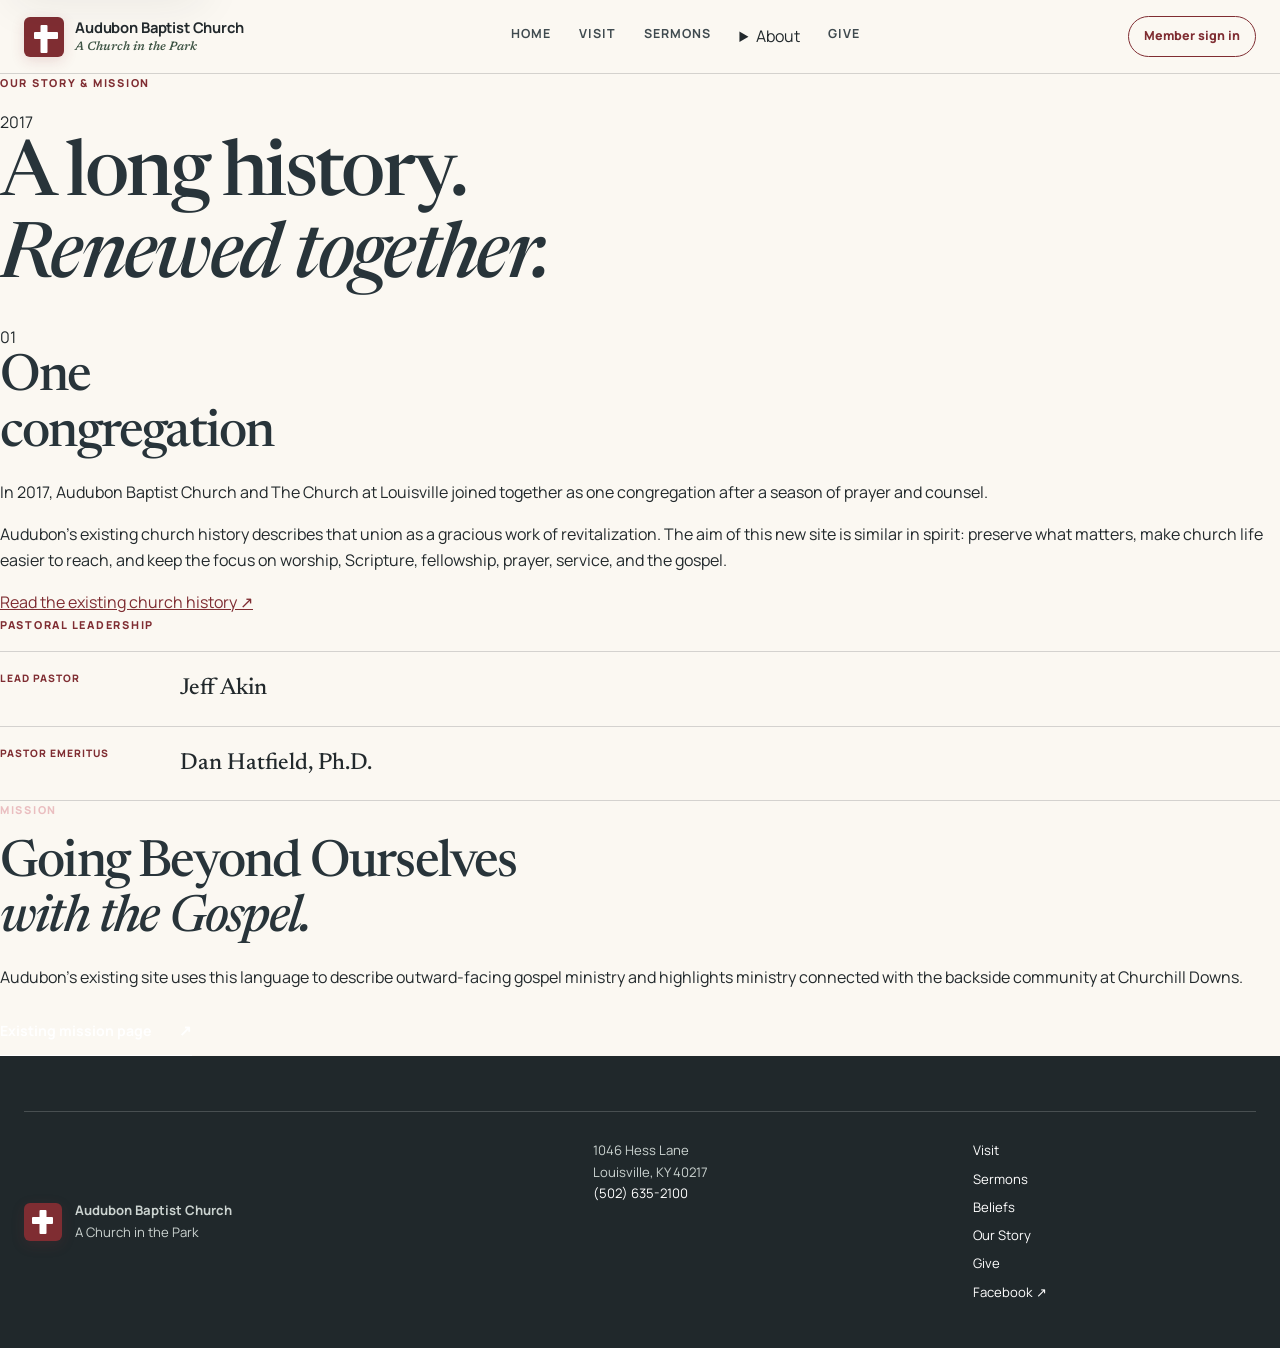
==== about.html @ 0d8ae66d "Add focused story and mission page" ====
<!doctype html><html lang="en"><head><meta charset="utf-8"><meta name="viewport" content="width=device-width, initial-scale=1"><meta name="description" content="The story, pastors, and mission of Audubon Baptist Church."><meta name="theme-color" content="#7f2d32"><title>Our Story & Mission | Audubon Baptist Church</title><link rel="stylesheet" href="styles.css"></head><body class="public-page public-subpage" data-page="about"><a class="skip-link" href="#mainContent">Skip to main content</a><header class="site-header editorial-header multi-page-header">
    <a class="brand" href="index.html" aria-label="Audubon Baptist Church home">
      <span class="brand-mark" aria-hidden="true">A</span>
      <span class="brand-copy"><strong>Audubon Baptist Church</strong><small>A Church in the Park</small></span>
    </a>
    <button class="menu-button" id="menuButton" type="button" aria-expanded="false" aria-controls="mainNav">Menu</button>
    <nav class="main-nav public-main-nav" id="mainNav" aria-label="Main navigation">
      <a href="index.html" data-nav-page="home">Home</a>
      <a href="visit.html" data-nav-page="visit">Visit</a>
      <a href="sermons.html" data-nav-page="sermons">Sermons</a>
      <details class="nav-dropdown">
        <summary>About</summary>
        <div class="nav-dropdown-menu">
          <a href="beliefs.html" data-nav-page="beliefs"><span>Beliefs</span><small>What we believe</small></a>
          <a href="about.html" data-nav-page="about"><span>Our Story & Mission</span><small>Who we are</small></a>
        </div>
      </details>
      <a href="give.html" data-nav-page="give">Give</a>
    </nav>
    <button class="member-button" id="memberSignInButton" type="button">Member sign in</button>
  </header><main id="mainContent">
<section class="page-hero story-page-hero"><p class="editorial-kicker">Our story & mission</p><div class="page-year">2017</div><h1>A long history.<br><em>Renewed together.</em></h1></section>
<section class="focused-section story-focus">
  <div class="focus-intro"><span class="section-index">01</span><h2>One<br>congregation</h2></div>
  <div class="prose-stack"><p class="lead-prose">In 2017, Audubon Baptist Church and The Church at Louisville joined together as one congregation after a season of prayer and counsel.</p><p>Audubon’s existing church history describes that union as a gracious work of revitalization. The aim of this new site is similar in spirit: preserve what matters, make church life easier to reach, and keep the focus on worship, Scripture, fellowship, prayer, service, and the gospel.</p><a class="text-link-dark" href="https://www.achurchinthepark.org/our-church/" target="_blank" rel="noopener">Read the existing church history ↗</a></div>
</section>
<section class="pastors-page-section"><p class="editorial-kicker">Pastoral leadership</p><div class="pastor-list"><div><span>Lead Pastor</span><strong>Jeff Akin</strong></div><div><span>Pastor Emeritus</span><strong>Dan Hatfield, Ph.D.</strong></div></div></section>
<section class="mission-page-band"><div><p class="editorial-kicker light-kicker">Mission</p><h2>Going Beyond Ourselves<br><em>with the Gospel.</em></h2></div><div><p>Audubon’s existing site uses this language to describe outward-facing gospel ministry and highlights ministry connected with the backside community at Churchill Downs.</p><a class="editorial-cta inverted" href="https://www.achurchinthepark.org/going-beyond/" target="_blank" rel="noopener">Existing mission page <span>↗</span></a></div></section></main><footer class="editorial-footer compact-public-footer">
    <div class="footer-main">
      <div><span class="brand-mark footer-mark" aria-hidden="true">A</span><p><strong>Audubon Baptist Church</strong><br>A Church in the Park</p></div>
      <address>1046 Hess Lane<br>Louisville, KY 40217<br><a href="tel:+15026352100">(502) 635-2100</a></address>
      <nav>
        <a href="visit.html">Visit</a><a href="sermons.html">Sermons</a><a href="beliefs.html">Beliefs</a>
        <a href="about.html">Our Story</a><a href="give.html">Give</a>
        <a href="https://www.facebook.com/audubonbaptistchurch/" target="_blank" rel="noopener">Facebook ↗</a>
      </nav>
    </div>
  </footer><script src="site.js"></script></body></html>
---- styles.css ----
@import url("https://fonts.googleapis.com/css2?family=Manrope:wght@400;500;600;700;800&family=Newsreader:opsz,wght@6..72,400;6..72,500;6..72,600&display=swap");

:root{
  --ink:#17212b;
  --muted:#66717d;
  --navy:#17324d;
  --navy-2:#234b70;
  --navy-3:#0f2235;
  --cream:#f7f3ea;
  --paper:#fffdfa;
  --gold:#b98c43;
  --gold-soft:#efe1c5;
  --line:#dfe4e8;
  --soft:#f2f5f7;
  --success:#2f6b57;
  --danger:#8a3b3b;
  --shadow:0 18px 50px rgba(23,50,77,.10);
  --radius:22px;
  --radius-sm:14px;
  --max:1180px;
}

*{box-sizing:border-box}
html{scroll-behavior:smooth}
body{margin:0;font-family:Inter,ui-sans-serif,system-ui,-apple-system,BlinkMacSystemFont,"Segoe UI",sans-serif;color:var(--ink);background:var(--paper);line-height:1.6}
button,input,select,textarea{font:inherit}
button,a,select,input,textarea{outline-offset:3px}
button:focus-visible,a:focus-visible,select:focus-visible,input:focus-visible,textarea:focus-visible{outline:3px solid #e0b763}
a{color:inherit}
.hidden{display:none!important}
.skip-link{position:fixed;left:12px;top:8px;z-index:100;transform:translateY(-150%);background:white;color:var(--navy);padding:10px 14px;border-radius:10px;box-shadow:var(--shadow);font-weight:800}
.skip-link:focus{transform:none}

.prototype-bar{display:flex;align-items:center;justify-content:space-between;gap:20px;padding:9px max(18px,calc((100vw - var(--max))/2));background:var(--navy-3);color:white;font-size:.84rem}
.prototype-bar>div:first-child{display:flex;gap:9px;align-items:center;flex-wrap:wrap}
.prototype-bar span{color:#b8c8d7}
.prototype-actions{display:flex;align-items:center;gap:8px;flex-wrap:wrap}
.prototype-actions label{font-weight:700;color:#d5e1eb}
.prototype-actions select{border:1px solid #486174;border-radius:9px;padding:6px 9px;background:#162c40;color:white}
.mini-button{border:1px solid #587084;background:transparent;color:white;border-radius:9px;padding:6px 10px;font-weight:750;cursor:pointer}
.mini-button:hover{background:#1f3d58}

.site-header{position:sticky;top:0;z-index:20;display:grid;grid-template-columns:auto 1fr auto;align-items:center;gap:22px;padding:15px max(20px,calc((100vw - var(--max))/2));background:rgba(255,253,250,.96);backdrop-filter:blur(16px);border-bottom:1px solid rgba(23,33,43,.08)}
.brand{display:flex;align-items:center;gap:11px;text-decoration:none;min-width:max-content}
.brand-mark{display:grid;place-items:center;width:44px;height:44px;border-radius:50%;background:var(--navy);color:white;font-family:Georgia,serif;font-size:1.4rem}
.brand-copy{display:flex;flex-direction:column;line-height:1.16}
.brand-copy strong{font-size:.98rem}
.brand-copy small{margin-top:4px;color:var(--muted);font-size:.73rem;font-weight:550}
.main-nav{display:flex;justify-content:center;gap:18px}
.main-nav a{text-decoration:none;font-size:.92rem;font-weight:700}
.main-nav a:hover{color:var(--navy-2)}
.member-button{border:1px solid var(--navy);background:var(--navy);color:white;border-radius:11px;padding:9px 13px;font-weight:800;cursor:pointer;white-space:nowrap}
.member-button:hover{background:var(--navy-2)}
.menu-button{display:none;border:1px solid var(--line);background:white;border-radius:10px;padding:8px 12px;font-weight:800;color:var(--navy)}

.hero{max-width:var(--max);margin:0 auto;padding:86px 24px 66px;display:grid;grid-template-columns:1.35fr .65fr;gap:58px;align-items:center}
.eyebrow{text-transform:uppercase;letter-spacing:.14em;font-size:.72rem;font-weight:850;color:var(--gold);margin:0 0 12px}
h1,h2,h3,h4,p{margin-top:0}
h1,h2,h3{font-family:Georgia,"Times New Roman",serif;line-height:1.08;color:var(--navy)}
h1{font-size:clamp(2.8rem,6vw,5.7rem);letter-spacing:-.045em;margin-bottom:24px}
h2{font-size:clamp(2rem,4vw,3.4rem);letter-spacing:-.03em;margin-bottom:18px}
h3{font-size:1.45rem;margin-bottom:10px}
.hero-lead{max-width:680px;font-size:1.13rem;color:var(--muted)}
.button-row{display:flex;flex-wrap:wrap;gap:10px;margin-top:24px}
.button{display:inline-flex;align-items:center;justify-content:center;min-height:46px;padding:11px 17px;border-radius:12px;border:1px solid transparent;text-decoration:none;font-weight:800;cursor:pointer}
.button.primary{background:var(--navy);color:white}
.button.primary:hover{background:var(--navy-2)}
.button.secondary{background:white;border-color:var(--line);color:var(--navy)}
.button.secondary:hover{border-color:#b9c3ca}
.button.ghost-dark{background:transparent;border-color:var(--line);color:var(--navy)}
.button.admin-secondary{background:transparent;border-color:#5d7386;color:#e2ebf2}
.button.small{min-height:40px;padding:8px 14px;font-size:.9rem}
.button.full{width:100%}
.quick-facts{display:grid;grid-template-columns:repeat(3,1fr);gap:12px;margin-top:36px;padding-top:24px;border-top:1px solid var(--line)}
.quick-facts div{display:flex;flex-direction:column}
.quick-facts span{font-size:.75rem;color:var(--muted);text-transform:uppercase;letter-spacing:.06em;font-weight:800}
.quick-facts strong{font-size:.88rem;color:var(--navy);margin-top:2px}
.hero-card{background:var(--cream);border:1px solid #eadfc9;border-radius:var(--radius);padding:32px;box-shadow:var(--shadow)}
.hero-card h2{font-size:2.25rem}
.hero-card p:not(.eyebrow):not(.microcopy){color:#56616c}
.microcopy{font-size:.82rem;color:var(--muted);margin:14px 0 0}

.announcement-strip{max-width:var(--max);margin:0 auto 8px;padding:17px 24px;border-top:1px solid var(--line);border-bottom:1px solid var(--line);display:flex;align-items:center;gap:16px}
.announcement-strip p{margin:0}
.tag{display:inline-block;border-radius:999px;background:var(--gold-soft);color:#71531f;padding:5px 9px;font-size:.7rem;font-weight:850;letter-spacing:.04em;text-transform:uppercase;white-space:nowrap}

.section{max-width:var(--max);margin:0 auto;padding:86px 24px}
.section.contrast{max-width:none;background:var(--navy);color:#eef4f8;padding-left:max(24px,calc((100vw - var(--max))/2));padding-right:max(24px,calc((100vw - var(--max))/2))}
.section.contrast h2,.section.contrast h3{color:white}
.section.contrast .section-heading p:not(.eyebrow),.section.contrast p{color:#c8d4df}
.section.soft{max-width:none;background:var(--soft);padding-left:max(24px,calc((100vw - var(--max))/2));padding-right:max(24px,calc((100vw - var(--max))/2))}
.section-heading{max-width:800px;margin-bottom:40px}
.section-heading>p:last-child{color:var(--muted);font-size:1.04rem}
.inline-heading{max-width:none;display:flex;align-items:flex-end;justify-content:space-between;gap:28px}
.inline-heading h2{margin-bottom:0}
.feature-grid{display:grid;gap:20px}
.feature-grid.three{grid-template-columns:repeat(3,1fr)}
.feature-card,.action-card,.dashboard-card{padding:27px;border:1px solid var(--line);border-radius:var(--radius-sm);background:white}
.feature-icon{display:grid;place-items:center;width:42px;height:42px;border-radius:50%;background:var(--cream);color:var(--gold);font-weight:900;margin-bottom:26px}
.feature-card p,.action-card p,.dashboard-card p{color:var(--muted);margin-bottom:0}
.placeholder-note{display:inline-block;margin-top:20px;color:#8a6a35;font-size:.76rem;font-weight:800}

.belief-grid{display:grid;grid-template-columns:repeat(2,1fr);gap:1px;background:rgba(255,255,255,.13);border:1px solid rgba(255,255,255,.13);border-radius:var(--radius);overflow:hidden}
.belief-grid article{background:var(--navy);padding:31px}
.belief-grid p{color:#c8d4df}
.contrast-note{margin:22px 0 0;max-width:850px;font-size:.9rem}

.sermon-feature{display:grid;grid-template-columns:1.35fr .65fr;border:1px solid var(--line);border-radius:var(--radius);overflow:hidden;box-shadow:var(--shadow)}
.video-placeholder{min-height:390px;background:linear-gradient(135deg,#17324d,#315f86);display:grid;place-items:center;color:white;text-align:center;padding:30px}
.video-placeholder>div{display:flex;flex-direction:column;align-items:center}
.play-mark{display:grid;place-items:center;width:72px;height:72px;border:1px solid rgba(255,255,255,.55);border-radius:50%;margin-bottom:18px;font-size:1.45rem;padding-left:4px}
.video-placeholder strong{font-size:1.05rem}
.video-placeholder small{color:#d5e0ea;margin-top:4px}
.sermon-details{padding:34px;background:white;display:flex;flex-direction:column;justify-content:center}
.sermon-details h3{font-size:2rem;margin-top:14px}
.sermon-reference{font-weight:850;color:var(--gold);margin-bottom:6px}
.chip-row,.filter-row{display:flex;flex-wrap:wrap;gap:8px}
.chip-row{margin-top:14px}
.chip{display:inline-block;border-radius:999px;background:var(--soft);padding:6px 10px;font-size:.77rem}
.library-toolbar{display:flex;align-items:flex-end;justify-content:space-between;gap:20px;margin-top:34px}
.search-box{display:flex;flex-direction:column;gap:7px;min-width:min(460px,100%)}
.search-box span{font-size:.82rem;font-weight:800;color:var(--navy)}
.search-box input{border:1px solid var(--line);background:white;border-radius:12px;padding:12px 14px;min-height:46px}
.filter-row{justify-content:flex-end}
.filter-chip{border:1px solid var(--line);background:white;border-radius:999px;padding:8px 12px;cursor:pointer}
.filter-chip.active{background:var(--navy);color:white;border-color:var(--navy)}
.sermon-grid{display:grid;grid-template-columns:repeat(4,1fr);gap:16px;margin-top:22px}
.sermon-card{border:1px solid var(--line);border-radius:var(--radius-sm);padding:20px;background:white;display:flex;flex-direction:column}
.sermon-card h3{font-size:1.2rem;margin:10px 0 6px}
.sermon-card p{color:var(--muted);font-size:.9rem;margin-bottom:14px}
.sermon-card .sermon-ref{color:var(--gold);font-weight:850;font-size:.82rem}
.sermon-card .text-button{margin-top:auto}
.empty-state{padding:24px;border:1px dashed var(--line);border-radius:12px;text-align:center;color:var(--muted)}

.event-grid{display:grid;grid-template-columns:repeat(3,1fr);gap:20px}
.event-card{display:flex;flex-direction:column;background:white;border:1px solid var(--line);border-radius:var(--radius-sm);padding:24px}
.event-date{color:var(--gold);font-weight:850;text-transform:uppercase;letter-spacing:.07em;font-size:.74rem}
.event-card p{color:var(--muted)}
.event-meta{display:flex;align-items:center;gap:8px;margin-top:auto;padding-top:12px;flex-wrap:wrap}
.rsvp-actions{display:flex;gap:8px;margin-top:16px}
.rsvp-choice{flex:1;border:1px solid var(--line);background:white;border-radius:10px;padding:9px 10px;font-weight:750;cursor:pointer;color:var(--navy)}
.rsvp-choice.selected{background:var(--navy);border-color:var(--navy);color:white}
.rsvp-choice:disabled{cursor:not-allowed;color:#8c969e;background:#f3f5f6}
.role-note{font-size:.86rem;color:var(--muted)}

.action-card .icon-circle{display:grid;place-items:center;width:44px;height:44px;border-radius:50%;background:var(--cream);color:var(--navy);font-size:1.2rem;margin-bottom:22px}
.text-button{padding:0;border:0;background:none;color:var(--navy);font-weight:850;cursor:pointer;margin-top:20px;text-align:left}
.text-button:hover{text-decoration:underline}
.give-layout{display:grid;grid-template-columns:1fr .7fr;gap:56px;align-items:center}
.give-card{background:white;color:var(--ink);padding:29px;border-radius:var(--radius-sm)}
.give-card label{display:block;color:var(--navy);font-weight:800;margin-bottom:8px}
.give-card select{width:100%;padding:12px;border:1px solid var(--line);border-radius:10px;margin-bottom:14px}

.member-shell,.admin-shell{max-width:var(--max);margin:44px auto 88px;padding:34px 24px}
.member-shell{border-top:5px solid var(--gold)}
.admin-shell{background:#111d29;color:#e6edf3;border-radius:var(--radius);padding:34px}
.admin-shell h2,.admin-shell h3{color:white}
.member-header,.admin-header,.panel-heading{display:flex;justify-content:space-between;align-items:flex-start;gap:24px}
.member-header>div:first-child,.admin-header>div:first-child{max-width:800px}
.access-badge{background:var(--navy);color:white;padding:8px 12px;border-radius:999px;font-weight:800;font-size:.8rem;white-space:nowrap}
.member-summary{margin-top:28px}
.member-tabs{display:flex;gap:8px;overflow:auto;margin:26px 0;border-bottom:1px solid var(--line);padding-bottom:10px}
.member-tab{white-space:nowrap;border:0;background:none;padding:10px 12px;font-weight:780;color:var(--muted);cursor:pointer;border-radius:10px}
.member-tab.active{background:var(--navy);color:white}
.tab-panel{display:none}.tab-panel.active{display:block}
.dashboard-grid{display:grid;grid-template-columns:repeat(3,1fr);gap:18px}
.member-callout{display:flex;align-items:center;justify-content:space-between;gap:24px;padding:26px;background:var(--cream);border-radius:var(--radius-sm)}
.member-callout p{margin-bottom:0;color:var(--muted)}
.split-panel{display:grid;grid-template-columns:1.25fr .75fr;gap:24px}
.prayer-list{display:grid;gap:12px;margin-top:20px}
.prayer-item{border:1px solid var(--line);border-radius:var(--radius-sm);padding:20px;background:white}
.prayer-item header{display:flex;justify-content:space-between;gap:16px}
.prayer-item h4{margin-bottom:8px;color:var(--navy)}
.prayer-item p{margin-bottom:0;color:var(--muted)}
.member-form{padding:24px;background:var(--soft);border-radius:var(--radius-sm)}
.member-form label{display:block;font-size:.82rem;font-weight:800;margin:12px 0 6px;color:var(--navy)}
.member-form input,.member-form textarea,.member-form select{width:100%;border:1px solid var(--line);border-radius:10px;padding:10px 11px;background:white}
.member-form .button{margin-top:16px}
.discussion-list{display:grid;gap:12px;margin-top:20px}
.discussion-list article{border:1px solid var(--line);border-radius:var(--radius-sm);padding:20px;background:white}
.discussion-list h4{margin:10px 0 6px;color:var(--navy)}
.discussion-list p{color:var(--muted);margin-bottom:6px}

.admin-header p{color:#aebdca}
.admin-stats{display:grid;grid-template-columns:repeat(4,1fr);gap:12px;margin:28px 0}
.admin-stats div{padding:17px;border:1px solid #2e465b;background:#16283a;border-radius:12px}
.admin-stats span{display:block;color:#8fa6b9;font-size:.74rem;text-transform:uppercase;letter-spacing:.06em;font-weight:800}
.admin-stats strong{display:block;color:white;margin-top:4px}
.admin-grid{display:grid;grid-template-columns:repeat(2,1fr);gap:18px}
.admin-card{background:#192b3d;border:1px solid #2e465b;border-radius:var(--radius-sm);padding:24px}
.admin-card.wide{grid-column:1/-1}
.admin-kicker{color:#d4ac65;text-transform:uppercase;letter-spacing:.08em;font-size:.7rem;font-weight:850}
.admin-card label{display:block;font-size:.82rem;font-weight:750;color:#c9d4de;margin:12px 0 6px}
.admin-card input,.admin-card select,.admin-card textarea{width:100%;border:1px solid #486174;background:#102131;color:white;border-radius:10px;padding:11px 12px}
.admin-card p{color:#aebdca}
.form-grid{display:grid;grid-template-columns:repeat(4,1fr);gap:14px}
.checkbox-field{display:flex;align-items:end}
.checkbox-field label{display:flex;gap:8px;align-items:center;padding-bottom:10px}
.checkbox-field input{width:auto}

.site-footer{background:var(--navy-3);color:#dce6ee;padding:44px max(24px,calc((100vw - var(--max))/2));display:flex;justify-content:space-between;gap:40px}
.site-footer p{margin:6px 0;color:#adc0cf}
.footer-links{display:flex;gap:18px;flex-wrap:wrap}
.footer-links a{color:#dce6ee;text-decoration:none}
.footer-links a:hover{text-decoration:underline}

.signin-dialog{width:min(560px,calc(100vw - 28px));border:0;border-radius:20px;padding:0;box-shadow:0 28px 80px rgba(0,0,0,.32)}
.signin-dialog::backdrop{background:rgba(11,24,36,.62);backdrop-filter:blur(3px)}
.dialog-card{padding:30px}
.dialog-heading{display:flex;justify-content:space-between;gap:20px}
.dialog-heading h2{font-size:2rem}
.dialog-close{border:0;background:var(--soft);width:38px;height:38px;border-radius:50%;font-size:1.5rem;line-height:1;cursor:pointer}
.dialog-card>p{color:var(--muted)}
.dialog-card label{display:block;font-weight:800;color:var(--navy);margin:16px 0 7px}
.dialog-card select{width:100%;border:1px solid var(--line);border-radius:10px;padding:11px;margin-bottom:14px}

.toast{position:fixed;right:24px;bottom:24px;z-index:60;background:var(--ink);color:white;padding:14px 18px;border-radius:12px;box-shadow:var(--shadow);max-width:360px}

@media (max-width:1040px){
  .site-header{grid-template-columns:auto auto auto}
  .menu-button{display:block;justify-self:end}
  .main-nav{display:none;position:absolute;top:100%;left:0;right:0;background:white;padding:18px 24px;border-bottom:1px solid var(--line);flex-direction:column;box-shadow:0 12px 30px rgba(23,50,77,.08)}
  .main-nav.open{display:flex}
  .hero,.sermon-feature,.give-layout{grid-template-columns:1fr}
  .hero{padding-top:60px}
  .video-placeholder{min-height:320px}
  .sermon-grid{grid-template-columns:repeat(2,1fr)}
  .feature-grid.three,.event-grid,.dashboard-grid{grid-template-columns:1fr 1fr}
  .form-grid{grid-template-columns:1fr 1fr}
  .admin-stats{grid-template-columns:1fr 1fr}
}

@media (max-width:760px){
  .prototype-bar{align-items:flex-start;flex-direction:column}
  .prototype-actions{width:100%}
  .prototype-actions select{flex:1;min-width:160px}
  .site-header{padding:12px 16px;grid-template-columns:1fr auto}
  .brand-copy small{display:none}
  .member-button{grid-column:1/-1;width:100%}
  .hero{padding:48px 18px}
  .section,.member-shell{padding:62px 18px}
  .section.contrast,.section.soft{padding-left:18px;padding-right:18px}
  .feature-grid.three,.event-grid,.dashboard-grid,.belief-grid,.admin-grid,.form-grid,.sermon-grid,.split-panel,.admin-stats{grid-template-columns:1fr}
  .inline-heading,.member-header,.admin-header,.panel-heading,.site-footer,.member-callout,.library-toolbar{flex-direction:column;align-items:flex-start}
  .library-toolbar{display:flex}
  .search-box{width:100%;min-width:0}
  .filter-row{justify-content:flex-start}
  .admin-card.wide{grid-column:auto}
  .admin-shell{margin:20px 12px 60px;padding:24px 16px}
  .site-footer{padding:40px 18px}
  h1{font-size:2.8rem}
  .hero-card{padding:24px}
  .quick-facts{grid-template-columns:1fr}
  .announcement-strip{align-items:flex-start}
  .rsvp-actions{flex-direction:column}
}


/* App pages: member calendar and sermon media studio */
.link-button{text-decoration:none}
.app-page{background:#f7f9fa}
.app-header{position:sticky}
.app-nav{display:flex;justify-content:center;gap:20px}
.app-nav a{text-decoration:none;font-weight:750;font-size:.92rem;color:var(--muted)}
.app-nav a.active,.app-nav a:hover{color:var(--navy)}
.access-gate{min-height:70vh;display:grid;place-items:center;padding:60px 20px}
.access-gate-card{width:min(620px,100%);background:white;border:1px solid var(--line);border-radius:var(--radius);padding:42px;box-shadow:var(--shadow);text-align:center}
.access-gate-card h1{font-size:clamp(2.2rem,5vw,4rem)}
.access-gate-card>p:not(.eyebrow){color:var(--muted)}
.access-gate-card .button{margin:6px}
.gate-icon{display:grid;place-items:center;width:62px;height:62px;margin:0 auto 22px;border-radius:50%;background:var(--cream);color:var(--navy);font-size:1.6rem}

.calendar-app,.media-studio{max-width:1320px;margin:0 auto;padding:56px 24px 90px}
.calendar-hero,.studio-hero{display:flex;align-items:flex-end;justify-content:space-between;gap:34px;margin-bottom:30px}
.calendar-hero>div:first-child,.studio-hero>div:first-child{max-width:800px}
.calendar-hero h1,.studio-hero h1{font-size:clamp(2.6rem,5vw,4.9rem);margin-bottom:14px}
.calendar-hero p,.studio-hero p{color:var(--muted);font-size:1.04rem}
.calendar-actions{display:flex;gap:8px;flex-wrap:wrap;justify-content:flex-end}
.calendar-summary-row{display:grid;grid-template-columns:repeat(4,1fr);gap:12px;margin:25px 0}
.calendar-summary-card{background:white;border:1px solid var(--line);border-radius:12px;padding:16px 18px}
.calendar-summary-card span{display:block;text-transform:uppercase;letter-spacing:.07em;font-size:.7rem;color:var(--muted);font-weight:850}
.calendar-summary-card strong{display:block;margin-top:5px;color:var(--navy)}
.calendar-toolbar{display:flex;align-items:center;justify-content:space-between;gap:20px;margin:24px 0}
.calendar-filter-group{display:flex;flex-wrap:wrap;gap:8px}
.quarter-grid{display:grid;grid-template-columns:repeat(3,1fr);gap:18px}
.month-card{background:white;border:1px solid var(--line);border-radius:var(--radius-sm);padding:18px;box-shadow:0 8px 25px rgba(23,50,77,.05)}
.month-card header{display:flex;align-items:center;justify-content:space-between;margin-bottom:10px}
.month-card h2{font-size:1.5rem;margin:0}
.weekday-row,.month-grid{display:grid;grid-template-columns:repeat(7,minmax(0,1fr));gap:4px}
.weekday-row span{text-align:center;color:var(--muted);font-size:.67rem;text-transform:uppercase;font-weight:850;padding:4px 0}
.calendar-day{min-height:92px;border:1px solid #edf0f2;border-radius:8px;background:#fff;text-align:left;padding:6px;cursor:pointer;overflow:hidden}
.calendar-day:hover{border-color:#c3ced6;background:#fbfcfc}
.calendar-day.empty{border-color:transparent;background:transparent;cursor:default}
.calendar-day.today{box-shadow:inset 0 0 0 2px var(--gold)}
.calendar-day.selected{background:#eef4f8;border-color:#9db3c3}
.calendar-day-number{display:block;font-weight:850;font-size:.78rem;color:var(--navy);margin-bottom:5px}
.calendar-day-events{display:flex;flex-direction:column;gap:3px}
.calendar-event-pill{display:block;overflow:hidden;text-overflow:ellipsis;white-space:nowrap;border-radius:5px;padding:3px 4px;font-size:.58rem;font-weight:780;background:#e8eef3;color:#264a69}
.calendar-event-pill.member{background:#efe8d8;color:#6f5423}
.calendar-event-pill.group{background:#e6f0eb;color:#38614f}
.calendar-more{font-size:.58rem;color:var(--muted)}
.calendar-lower-grid{display:grid;grid-template-columns:1.35fr .65fr;gap:20px;margin-top:24px}
.agenda-panel,.upcoming-panel{background:white;border:1px solid var(--line);border-radius:var(--radius-sm);padding:24px}
.agenda-panel h2,.upcoming-panel h2{font-size:1.9rem}
.agenda-list,.upcoming-list{display:grid;gap:10px}
.agenda-item{display:grid;grid-template-columns:90px 1fr;gap:16px;padding:18px 0;border-top:1px solid var(--line)}
.agenda-time{font-weight:850;color:var(--gold)}
.agenda-title-row{display:flex;align-items:flex-start;justify-content:space-between;gap:14px}
.agenda-title-row h3{font-size:1.2rem;margin-bottom:6px}
.agenda-copy p{color:var(--muted);margin-bottom:10px}
.agenda-actions{display:flex;gap:7px;flex-wrap:wrap}
.mini-action{border:1px solid var(--line);background:white;border-radius:8px;padding:7px 9px;color:var(--navy);font-size:.78rem;font-weight:800;cursor:pointer}
.mini-action.selected{background:var(--navy);color:white;border-color:var(--navy)}
.upcoming-item{display:flex;flex-direction:column;align-items:flex-start;width:100%;border:1px solid var(--line);background:white;border-radius:10px;padding:13px;text-align:left;cursor:pointer}
.upcoming-item:hover{background:var(--soft)}
.upcoming-date{color:var(--gold);font-size:.7rem;text-transform:uppercase;letter-spacing:.07em;font-weight:850}
.upcoming-item strong{color:var(--navy);margin:3px 0}
.upcoming-item small{color:var(--muted)}
.calendar-note{display:flex;gap:16px;align-items:flex-start;margin-top:20px;padding:18px 20px;background:#fff7e8;border:1px solid #ead7af;border-radius:12px;color:#70572f}
.calendar-note p{margin:0}
.two-field-row{display:grid;grid-template-columns:1fr 1fr;gap:12px}
.dialog-card input,.dialog-card textarea{width:100%;border:1px solid var(--line);border-radius:10px;padding:11px}
.dialog-card textarea{resize:vertical}

/* Media studio */
.media-page{background:#f4f7f9}
.studio-steps{display:flex;gap:6px;flex-wrap:wrap;justify-content:flex-end}
.studio-steps span{border:1px solid var(--line);background:white;border-radius:999px;padding:8px 11px;font-size:.76rem;font-weight:800;color:var(--muted)}
.studio-steps span.active{background:var(--navy);border-color:var(--navy);color:white}
.studio-card{background:white;border:1px solid var(--line);border-radius:var(--radius);padding:26px;margin-top:18px;box-shadow:0 8px 28px rgba(23,50,77,.05)}
.studio-card-heading{display:flex;align-items:flex-start;justify-content:space-between;gap:20px;margin-bottom:20px}
.studio-card-heading>div:first-child{display:flex;align-items:flex-start;gap:14px}
.studio-card-heading h2{font-size:1.8rem;margin:0 0 5px}
.studio-card-heading p{margin:0;color:var(--muted)}
.step-number{display:grid;place-items:center;flex:0 0 auto;width:38px;height:38px;border-radius:50%;background:var(--navy);color:white;font-weight:900}
.status-pill{display:inline-flex;align-items:center;border-radius:999px;background:var(--soft);padding:7px 10px;font-size:.75rem;font-weight:850;color:var(--navy);white-space:nowrap}
.status-pill.ready{background:#e3f0e9;color:var(--success)}
.drop-zone{display:grid;place-items:center;text-align:center;border:2px dashed #bac8d2;border-radius:16px;padding:42px 20px;background:#fafcfd;cursor:pointer;transition:.15s ease}
.drop-zone:hover,.drop-zone.dragging{border-color:var(--navy);background:#f1f6f9}
.drop-zone input{position:absolute;width:1px;height:1px;opacity:0;pointer-events:none}
.drop-zone strong{color:var(--navy);font-size:1.08rem}
.drop-zone span:not(.drop-icon){color:var(--muted);font-size:.9rem}
.drop-icon{font-size:2rem;color:var(--gold);margin-bottom:8px}
.file-summary{display:flex;justify-content:space-between;gap:18px;margin-top:14px;padding:13px 15px;border-radius:10px;background:var(--soft)}
.file-summary span{color:var(--muted)}
.video-stage{background:#09141e;border-radius:15px;overflow:hidden;display:grid;place-items:center;min-height:340px}
.video-stage video{display:block;width:100%;max-height:620px;background:black}
.transport-row{display:flex;align-items:center;gap:8px;margin:16px 0;flex-wrap:wrap}
.transport-button{border:1px solid var(--line);background:white;border-radius:9px;padding:9px 12px;font-weight:800;color:var(--navy);cursor:pointer}
.primary-transport{background:var(--navy);color:white;border-color:var(--navy)}
.time-readout{margin-left:auto;color:var(--muted);font-variant-numeric:tabular-nums}
.scrubber-label{display:block;color:var(--navy);font-size:.8rem;font-weight:850;margin-bottom:7px}
.media-scrubber,.trim-control-card input[type=range]{width:100%;accent-color:var(--navy)}
.trim-track{height:14px;background:#dfe5e9;border-radius:999px;position:relative;margin:12px 0 20px;overflow:hidden}
.trim-included{position:absolute;top:0;bottom:0;background:#b98c43}
.trim-playhead{position:absolute;top:-3px;bottom:-3px;width:3px;background:#0f2235;transform:translateX(-1px)}
.trim-controls{display:grid;grid-template-columns:1fr 1fr;gap:14px}
.trim-control-card{border:1px solid var(--line);border-radius:12px;padding:16px}
.trim-control-card strong{display:block;font-size:1.5rem;color:var(--navy);font-variant-numeric:tabular-nums;margin:4px 0 10px}
.trim-label{color:var(--muted);text-transform:uppercase;letter-spacing:.08em;font-size:.7rem;font-weight:850}
.trim-control-card input{margin-top:12px}
.studio-form-grid{display:grid;grid-template-columns:repeat(2,1fr);gap:14px}
.studio-form-grid>label{display:flex;flex-direction:column;gap:6px;color:var(--navy);font-size:.82rem;font-weight:850}
.studio-form-grid input,.studio-form-grid select{border:1px solid var(--line);border-radius:10px;padding:11px;background:white}
.span-two{grid-column:1/-1}
.studio-checkboxes{display:flex;flex-direction:column;gap:9px;justify-content:center}
.studio-checkboxes label{font-size:.86rem;color:var(--ink)}
.publish-summary{display:grid;grid-template-columns:repeat(2,1fr);gap:10px}
.publish-summary>div{border:1px solid var(--line);border-radius:11px;padding:14px}
.publish-summary span{display:block;font-size:.7rem;text-transform:uppercase;letter-spacing:.07em;color:var(--muted);font-weight:850}
.publish-summary strong{display:block;color:var(--navy);margin-top:3px}
.publish-summary small{display:block;color:var(--muted);margin-top:3px}
.publish-job{margin-top:18px;border:1px solid #b9d6c8;background:#f0f8f4;border-radius:12px;padding:18px}
.publish-job h3{margin:10px 0 6px}
.publish-job p{color:#466155}
.publish-job code{display:block;overflow:auto;background:#102131;color:#e2edf5;border-radius:8px;padding:10px;font-size:.76rem}

@media (max-width:1120px){
  .quarter-grid{grid-template-columns:1fr}
  .calendar-day{min-height:80px}
  .calendar-lower-grid{grid-template-columns:1fr}
  .app-nav{display:none}
}
@media (max-width:760px){
  .calendar-app,.media-studio{padding:38px 14px 70px}
  .calendar-hero,.studio-hero,.calendar-toolbar,.studio-card-heading{flex-direction:column;align-items:flex-start}
  .calendar-actions{justify-content:flex-start}
  .calendar-summary-row{grid-template-columns:1fr 1fr}
  .month-card{padding:11px}
  .calendar-day{min-height:58px;padding:4px}
  .calendar-event-pill{display:none}
  .calendar-day:has(.calendar-event-pill) .calendar-day-number::after{content:" •";color:var(--gold)}
  .agenda-item{grid-template-columns:1fr}
  .agenda-time{margin-bottom:-8px}
  .two-field-row,.trim-controls,.studio-form-grid,.publish-summary{grid-template-columns:1fr}
  .span-two{grid-column:auto}
  .time-readout{width:100%;margin-left:0}
  .video-stage{min-height:220px}
  .file-summary{flex-direction:column;gap:4px}
}


/* Main-page content refinements */
.button-row.compact{margin-top:18px}
.small-link-row{display:flex;gap:14px;flex-wrap:wrap;margin-top:16px}
.small-link-row a{color:var(--navy);font-weight:800;font-size:.86rem}
.story-layout{display:grid;grid-template-columns:1.3fr .85fr .85fr;gap:18px}
.story-card,.leadership-card{border:1px solid var(--line);border-radius:var(--radius-sm);padding:27px;background:white}
.story-card.large{background:var(--cream);border-color:#eadfc9}
.story-card h3,.leadership-card h3{margin-top:16px}
.story-card p,.leadership-card p{color:var(--muted)}
.leadership-title{color:var(--gold)!important;font-weight:850;margin-top:-3px}
.link-text-button{text-decoration:none;display:inline-block}
.mission-strip{display:flex;align-items:center;justify-content:space-between;gap:34px;margin-top:20px;padding:24px 26px;border-radius:var(--radius-sm);background:var(--navy);color:white}
.mission-strip h3{color:white;margin-bottom:0}
.mission-strip p:last-child{max-width:650px;color:#d0dce6;margin:0}
.calendar-heading-actions{display:flex;align-items:center;gap:12px;flex-wrap:wrap;justify-content:flex-end}
.calendar-promo{display:flex;align-items:center;justify-content:space-between;gap:34px;margin-top:20px;padding:24px 26px;background:white;border:1px solid var(--line);border-radius:var(--radius-sm)}
.calendar-promo h3{margin:10px 0 6px}
.calendar-promo p{margin:0;color:var(--muted);max-width:780px}
.member-tool-ribbon{display:flex;align-items:center;justify-content:space-between;gap:30px;margin-top:26px;padding:24px 26px;border-radius:var(--radius-sm);background:var(--cream);border:1px solid #eadfc9}
.member-tool-ribbon h3{margin:10px 0 5px}
.member-tool-ribbon p{margin:0;color:var(--muted)}
.admin-stat-link{color:white;text-decoration:none}
.admin-stat-link:hover{text-decoration:underline}

@media (max-width:1040px){
  .story-layout{grid-template-columns:1fr 1fr}
  .story-card.large{grid-column:1/-1}
}
@media (max-width:760px){
  .story-layout{grid-template-columns:1fr}
  .story-card.large{grid-column:auto}
  .mission-strip,.calendar-promo,.member-tool-ribbon{flex-direction:column;align-items:flex-start}
  .calendar-heading-actions{justify-content:flex-start}
}


/* =========================================================
   Audubon visual refinement — 2026-09-27
   Draws on the church's historic red cross-like identity,
   "A Church in the Park" language, and restrained print style.
   ========================================================= */
:root{
  --audubon-red:#8f2f35;
  --audubon-red-dark:#74252a;
  --audubon-green:#526957;
  --audubon-green-dark:#3f5545;
  --audubon-charcoal:#28343a;
  --audubon-ink:#20292d;
  --audubon-cream:#f4efe5;
  --audubon-paper:#fffdf9;
  --audubon-soft:#f5f6f3;
  --audubon-line:#dfe2dd;
  --ink:var(--audubon-ink);
  --muted:#687278;
  --navy:var(--audubon-charcoal);
  --navy-2:#3b494f;
  --navy-3:#1f292e;
  --cream:var(--audubon-cream);
  --paper:var(--audubon-paper);
  --gold:var(--audubon-red);
  --gold-soft:#f2e0e1;
  --line:var(--audubon-line);
  --soft:var(--audubon-soft);
  --success:var(--audubon-green);
  --shadow:0 18px 46px rgba(32,41,45,.08);
}
body{background:var(--audubon-paper);color:var(--audubon-ink)}
h1,h2,h3{color:var(--audubon-charcoal)}
.eyebrow{color:var(--audubon-red)}
.button.primary,.member-button{background:var(--audubon-red);border-color:var(--audubon-red);color:white}
.button.primary:hover,.member-button:hover{background:var(--audubon-red-dark);border-color:var(--audubon-red-dark)}
.button.secondary{background:white;border-color:var(--audubon-line);color:var(--audubon-charcoal)}
.text-button,.text-link-dark,.quiet-link{color:var(--audubon-red)}
.filter-chip.active,.member-tab.active,.access-badge,.primary-transport{background:var(--audubon-red);border-color:var(--audubon-red);color:white}
.prototype-bar{background:#242d31}
.prototype-bar span{color:#c8d0d2}
.prototype-actions select{background:#303a3f;border-color:#556168}
.site-header{background:rgba(255,253,249,.97);border-bottom-color:rgba(40,52,58,.10)}
.main-nav a,.app-nav a{color:#3f4a4f}
.main-nav a:hover,.app-nav a:hover,.app-nav a.active{color:var(--audubon-red)}

/* Historic red-cross-inspired mark */
.brand-mark{
  position:relative;
  overflow:hidden;
  background:var(--audubon-red);
  border-radius:6px;
  color:transparent!important;
  font-size:0!important;
  box-shadow:0 4px 14px rgba(143,47,53,.16);
}
.brand-mark::before,.brand-mark::after{
  content:"";
  position:absolute;
  display:block;
  background:#fff;
  border-radius:1px;
}
.brand-mark::before{width:7px;height:28px;left:50%;top:8px;transform:translateX(-50%)}
.brand-mark::after{width:24px;height:7px;left:10px;top:15px}
.brand-copy strong{letter-spacing:-.01em}
.brand-copy small{color:var(--audubon-green-dark);font-style:italic}

/* Public home */
.public-page .site-header{min-height:74px}
.role-tools{
  position:sticky;
  top:74px;
  z-index:18;
  display:flex;
  align-items:center;
  justify-content:center;
  gap:14px;
  padding:8px 18px;
  background:#f7eeee;
  border-bottom:1px solid #ead2d4;
  font-size:.82rem;
}
.role-tools span{font-weight:850;color:var(--audubon-red-dark)}
.role-tools a{color:var(--audubon-charcoal);font-weight:800;text-decoration:none}
.role-tools a:hover{text-decoration:underline}
.home-hero{padding-top:78px;padding-bottom:58px;grid-template-columns:1.25fr .62fr}
.home-hero h1{max-width:780px}
.sunday-card{
  background:var(--audubon-cream);
  border:1px solid #e2d7c5;
  border-top:5px solid var(--audubon-red);
  border-radius:var(--radius);
  padding:30px;
  box-shadow:var(--shadow);
}
.sunday-label{display:block;color:var(--audubon-red);font-size:.74rem;text-transform:uppercase;letter-spacing:.1em;font-weight:900}
.sunday-time{display:flex;align-items:baseline;gap:10px;margin:14px 0 7px}
.sunday-time strong{font-family:Georgia,"Times New Roman",serif;font-size:3.1rem;line-height:1;color:var(--audubon-charcoal)}
.sunday-time span{font-weight:800;color:var(--muted)}
.sunday-card p{font-size:1.02rem;color:#505b5f}
.sunday-card small{display:block;color:var(--muted);font-size:.75rem;margin-top:15px}
.stacked-actions{display:grid;gap:10px;margin-top:22px}
.quiet-link{text-align:center;font-weight:800;text-decoration:none}
.quiet-link:hover{text-decoration:underline}

.home-actions{
  max-width:var(--max);
  margin:0 auto 12px;
  padding:0 24px;
  display:grid;
  grid-template-columns:repeat(4,1fr);
  gap:10px;
}
.home-actions a,.home-actions button{
  appearance:none;
  border:1px solid var(--audubon-line);
  background:white;
  border-radius:13px;
  padding:16px 18px;
  text-align:left;
  text-decoration:none;
  cursor:pointer;
  transition:transform .15s ease,border-color .15s ease,box-shadow .15s ease;
}
.home-actions a:hover,.home-actions button:hover{transform:translateY(-2px);border-color:#cdbfc0;box-shadow:0 10px 24px rgba(32,41,45,.06)}
.home-actions span{display:block;color:var(--audubon-red);font-size:.69rem;text-transform:uppercase;letter-spacing:.08em;font-weight:900}
.home-actions strong{display:block;color:var(--audubon-charcoal);margin-top:3px;font-size:.9rem}

.announcement-strip{background:#fbf8f2;border-radius:12px;border:1px solid #e8e0d3;margin-top:22px}
.section-heading.centered{text-align:center;margin-left:auto;margin-right:auto}
.visit-section{padding-top:78px;padding-bottom:78px}
.visit-grid{display:grid;grid-template-columns:repeat(3,1fr);gap:18px}
.visit-grid article{padding:28px;border-top:3px solid var(--audubon-red);background:white;border-radius:0 0 var(--radius-sm) var(--radius-sm);box-shadow:0 8px 24px rgba(32,41,45,.045)}
.visit-symbol{display:grid;place-items:center;width:35px;height:35px;border-radius:50%;background:#f4e5e6;color:var(--audubon-red);font-weight:900;margin-bottom:20px}
.visit-grid p{color:var(--muted)}
.prototype-detail{display:block;color:#806d61;font-size:.74rem;font-weight:800;margin-top:15px}

.belief-section{
  max-width:none;
  display:grid;
  grid-template-columns:minmax(0,1fr) minmax(0,.95fr);
  gap:70px;
  align-items:center;
  padding:82px max(24px,calc((100vw - var(--max))/2));
  background:var(--audubon-red);
  color:white;
}
.belief-section h2{color:white}
.belief-section p{color:#f6e9ea}
.eyebrow.light{color:#f3d2d5}
.light-button{background:white!important;color:var(--audubon-red)!important;border-color:white!important}
.light-button:hover{background:#f7eeee!important}
.belief-points{display:grid;gap:1px;background:rgba(255,255,255,.22);border:1px solid rgba(255,255,255,.22);border-radius:14px;overflow:hidden}
.belief-points article{padding:21px 23px;background:rgba(116,37,42,.65)}
.belief-points strong{font-family:Georgia,"Times New Roman",serif;font-size:1.2rem}
.belief-points p{margin:5px 0 0;font-size:.93rem}

.split-heading{max-width:none;display:flex;align-items:flex-end;justify-content:space-between;gap:34px}
.split-heading>div{max-width:760px}
.compact-feature .video-placeholder{min-height:330px;background:linear-gradient(145deg,#2b373c,#526957)}
.compact-feature{box-shadow:none}
.play-mark{border-color:rgba(255,255,255,.72)}
.sermon-library-details{margin-top:22px;border:1px solid var(--audubon-line);border-radius:13px;background:white}
.sermon-library-details summary{cursor:pointer;padding:16px 19px;color:var(--audubon-charcoal);font-weight:850}
.sermon-library-details[open] summary{border-bottom:1px solid var(--audubon-line)}
.sermon-library-details .library-toolbar{padding:20px 20px 0}
.sermon-library-details .sermon-grid{padding:0 20px 20px}
.sermon-library-details .empty-state{margin:0 20px 20px}
.sermon-grid{grid-template-columns:repeat(2,1fr)}
.sermon-card{box-shadow:none}

.clean-event-card{border-top:3px solid var(--audubon-green);box-shadow:none}
.clean-event-card .event-date{color:var(--audubon-red)}
.event-card-footer{display:flex;align-items:center;justify-content:space-between;gap:14px;margin-top:auto;padding-top:16px}
.event-card-footer .text-link-dark{font-size:.8rem;font-weight:850;text-decoration:none}

.about-section{display:grid;grid-template-columns:1.15fr .85fr;gap:70px;align-items:center}
.about-copy p{color:var(--muted)}
.pastor-cards{display:grid;gap:12px}
.pastor-cards article{display:flex;align-items:center;gap:15px;padding:17px 19px;background:white;border:1px solid var(--audubon-line);border-radius:12px}
.pastor-initials{display:grid;place-items:center;width:46px;height:46px;border-radius:50%;background:#f2e0e1;color:var(--audubon-red);font-weight:900}
.pastor-cards h3{margin:0 0 3px;font-size:1.16rem}
.pastor-cards p{margin:0;color:var(--muted)}

.connect-section{
  display:flex;
  align-items:center;
  justify-content:space-between;
  gap:45px;
  background:var(--audubon-cream);
  border-radius:var(--radius);
  margin-bottom:80px;
  padding:38px 42px;
}
.connect-section>div{max-width:720px}
.connect-section h2{font-size:clamp(1.9rem,3vw,2.8rem)}
.connect-section p:last-child{color:var(--muted);margin-bottom:0}

.giving-section{
  max-width:none;
  display:flex;
  align-items:center;
  justify-content:space-between;
  gap:50px;
  padding:62px max(24px,calc((100vw - var(--max))/2));
  background:var(--audubon-green-dark);
  color:white;
}
.giving-section h2{color:white;font-size:clamp(2rem,3.5vw,3.2rem)}
.giving-section p:not(.eyebrow){max-width:760px;color:#e2e9e3}

.site-footer{background:#20292d;align-items:center}
.footer-brand{display:flex;align-items:center;gap:12px}
.footer-brand p{margin:2px 0 0}
.footer-mark{width:38px;height:38px}
.footer-mark::before{height:24px;top:7px}
.footer-mark::after{width:21px;left:8px;top:14px}
.footer-contact{display:flex;flex-direction:column;color:#b8c3c6;font-size:.86rem}
.footer-contact a{color:white;text-decoration:none}
.footer-links{align-items:center}
.footer-links button{appearance:none;border:0;background:none;color:#dce6ee;padding:0;cursor:pointer;font:inherit}
.footer-links button:hover{text-decoration:underline}

/* Dedicated Member Home */
.member-home{max-width:var(--max);margin:0 auto;padding:58px 24px 90px}
.member-welcome{display:flex;align-items:flex-start;justify-content:space-between;gap:30px;margin-bottom:34px}
.member-welcome h1{font-size:clamp(2.6rem,5vw,4.8rem);margin-bottom:12px}
.member-welcome p:last-child{color:var(--muted);font-size:1.06rem;max-width:730px}
.member-next{background:var(--audubon-cream);border:1px solid #e4dac9;border-radius:var(--radius);padding:28px;margin-bottom:20px}
.section-mini-heading h2{font-size:1.75rem;margin-bottom:15px}
.member-event-row{display:grid;grid-template-columns:repeat(3,1fr);gap:10px;margin-bottom:18px}
.member-event-card{background:white;border-radius:11px;padding:17px;border:1px solid #e5ddd0}
.member-event-card h3{font-size:1.05rem;margin:5px 0}
.member-event-card p{font-size:.85rem;color:var(--muted);margin-bottom:10px}
.member-tool-grid{display:grid;grid-template-columns:repeat(3,1fr);gap:12px;margin-top:20px}
.member-tool-card{
  display:grid;
  grid-template-columns:auto 1fr auto;
  gap:14px;
  align-items:center;
  width:100%;
  appearance:none;
  border:1px solid var(--audubon-line);
  background:white;
  border-radius:13px;
  padding:20px;
  text-align:left;
  text-decoration:none;
  cursor:pointer;
  color:inherit;
}
.member-tool-card:hover{border-color:#c9bbbc;box-shadow:0 9px 24px rgba(32,41,45,.06)}
.tool-symbol{display:grid;place-items:center;width:38px;height:38px;border-radius:9px;background:#f3e4e5;color:var(--audubon-red);font-weight:900}
.member-tool-card h3{font-size:1.08rem;margin:0 0 3px}
.member-tool-card p{font-size:.82rem;color:var(--muted);margin:0}
.tool-arrow{color:var(--audubon-red);font-size:1.25rem}
.member-panel{margin-top:24px;padding:26px;background:white;border:1px solid var(--audubon-line);border-radius:var(--radius)}
.panel-close{border:1px solid var(--audubon-line);background:white;border-radius:9px;padding:7px 11px;color:var(--audubon-charcoal);font-weight:800;cursor:pointer}
.member-note{display:flex;gap:14px;align-items:flex-start;margin-top:22px;padding:15px 18px;border-radius:11px;background:#f8f5ef;color:#675f58;font-size:.83rem}
.member-note p{margin:0}

/* Calendar refinements */
.calendar-hero h1,.studio-hero h1{color:var(--audubon-charcoal)}
.calendar-summary-card{box-shadow:none}
.calendar-day.today{box-shadow:inset 0 0 0 2px var(--audubon-red)}
.calendar-day.selected{background:#f7eeee;border-color:#d7abad}
.calendar-event-pill{background:#edf1ed;color:var(--audubon-green-dark)}
.calendar-event-pill.member{background:#f4e5e6;color:var(--audubon-red-dark)}
.calendar-event-pill.group{background:#e8efe9;color:var(--audubon-green-dark)}
.agenda-time,.upcoming-date{color:var(--audubon-red)}
.mini-action.selected{background:var(--audubon-red);border-color:var(--audubon-red)}
.calendar-note{background:#f8f4eb;border-color:#e5dac5;color:#665d51}

/* Media Studio refinements */
.step-number{background:var(--audubon-red)}
.studio-steps span.active{background:var(--audubon-red);border-color:var(--audubon-red)}
.drop-zone:hover,.drop-zone.dragging{border-color:var(--audubon-red);background:#fbf4f4}
.drop-icon{color:var(--audubon-red)}
.media-scrubber,.trim-control-card input[type=range]{accent-color:var(--audubon-red)}
.trim-included{background:var(--audubon-red)}
.trim-playhead{background:var(--audubon-charcoal)}
.publish-job{border-color:#bdd0c1;background:#f2f7f3}

/* Tighter responsive presentation */
@media (max-width:1040px){
  .home-actions{grid-template-columns:repeat(2,1fr)}
  .belief-section{grid-template-columns:1fr;gap:35px}
  .about-section{grid-template-columns:1fr;gap:35px}
  .member-tool-grid{grid-template-columns:repeat(2,1fr)}
}
@media (max-width:760px){
  .role-tools{top:111px;overflow:auto;justify-content:flex-start}
  .home-hero{padding-top:44px}
  .home-actions{grid-template-columns:1fr 1fr;padding:0 18px}
  .visit-grid,.member-event-row,.member-tool-grid{grid-template-columns:1fr}
  .split-heading,.member-welcome,.giving-section{flex-direction:column;align-items:flex-start}
  .belief-section{padding-top:62px;padding-bottom:62px}
  .connect-section{margin:0 18px 60px;padding:26px;flex-direction:column;align-items:flex-start}
  .giving-section{padding-top:48px;padding-bottom:48px}
  .sermon-grid{grid-template-columns:1fr}
  .event-card-footer{align-items:flex-start;flex-direction:column}
  .site-footer{align-items:flex-start}
}
@media (max-width:480px){
  .home-actions{grid-template-columns:1fr}
  .sunday-time strong{font-size:2.7rem}
}


/* Dedicated Site Administration */
.admin-home{max-width:var(--max);margin:0 auto;padding:58px 24px 90px}
.admin-welcome{display:flex;align-items:flex-end;justify-content:space-between;gap:30px;margin-bottom:28px}
.admin-welcome h1{font-size:clamp(2.6rem,5vw,4.6rem);margin-bottom:10px}
.admin-welcome p:last-child{color:var(--muted);max-width:700px}
.admin-overview{display:grid;grid-template-columns:repeat(4,1fr);gap:10px;margin-bottom:20px}
.admin-overview a{display:flex;flex-direction:column;padding:16px 17px;border:1px solid var(--audubon-line);background:white;border-radius:11px;text-decoration:none}
.admin-overview span{color:var(--audubon-red);font-size:.68rem;text-transform:uppercase;letter-spacing:.08em;font-weight:900}
.admin-overview strong{color:var(--audubon-charcoal);font-size:.88rem;margin-top:4px}
.admin-overview a:hover{border-color:#cbbdbf;box-shadow:0 8px 22px rgba(32,41,45,.05)}
.admin-edit-grid{display:grid;grid-template-columns:1fr 1fr;gap:16px}
.clean-admin-card{background:white;border:1px solid var(--audubon-line);border-radius:var(--radius-sm);padding:24px}
.clean-admin-card.span-two{grid-column:1/-1}
.clean-admin-card h2{font-size:1.7rem;margin:4px 0 7px}
.clean-admin-card>p,.admin-card-heading p{color:var(--muted)}
.clean-admin-card label{display:block;color:var(--audubon-charcoal);font-size:.8rem;font-weight:850;margin:12px 0 6px}
.clean-admin-card input,.clean-admin-card textarea,.clean-admin-card select{width:100%;border:1px solid var(--audubon-line);background:white;border-radius:9px;padding:10px 11px}
.clean-admin-card .button{margin-top:15px}
.admin-card-heading{display:flex;justify-content:space-between;align-items:flex-start;gap:20px}
.admin-kicker{color:var(--audubon-red);font-size:.68rem;text-transform:uppercase;letter-spacing:.08em;font-weight:900}

@media (max-width:900px){
  .admin-overview{grid-template-columns:1fr 1fr}
  .admin-edit-grid{grid-template-columns:1fr}
  .clean-admin-card.span-two{grid-column:auto}
}
@media (max-width:760px){
  .admin-welcome,.admin-card-heading{flex-direction:column;align-items:flex-start}
  .admin-overview{grid-template-columns:1fr}
}


/* =========================================================
   Editorial redesign — 2026-09-27
   Typography-led, asymmetric, church-first public experience.
   ========================================================= */
:root{
  --display:"Newsreader",Georgia,"Times New Roman",serif;
  --sans:"Manrope","Avenir Next","Segoe UI",sans-serif;
  --audubon-red:#7f2d32;
  --audubon-red-deep:#642126;
  --audubon-green:#496052;
  --audubon-green-deep:#354a3d;
  --audubon-paper:#f5f0e7;
  --audubon-paper-2:#fbf8f2;
  --audubon-ink:#22292c;
  --audubon-muted:#697176;
  --audubon-rule:rgba(34,41,44,.18);
  --max:1320px;
}
body{font-family:var(--sans);font-size:16px;line-height:1.62;background:var(--audubon-paper-2);color:var(--audubon-ink)}
h1,h2,h3,h4{font-family:var(--display);font-weight:500;letter-spacing:-.035em}
.editorial-home h1,.editorial-home h2,.editorial-home h3{color:inherit}
.editorial-home a,.editorial-home button{transition:opacity .18s ease,transform .18s ease,color .18s ease,background-color .18s ease}
.editorial-home a:hover,.editorial-home button:hover{opacity:.82}
.editorial-kicker{
  margin:0 0 18px;
  text-transform:uppercase;
  letter-spacing:.16em;
  font-size:.68rem;
  font-weight:800;
  color:var(--audubon-red);
}
.light-kicker{color:#eabec0}
.editorial-cta{
  display:inline-flex;
  align-items:center;
  justify-content:space-between;
  gap:28px;
  min-width:190px;
  padding:12px 0;
  border:0;
  border-bottom:1px solid currentColor;
  background:transparent;
  color:var(--audubon-ink);
  font-family:var(--sans);
  font-size:.88rem;
  font-weight:700;
  text-decoration:none;
  cursor:pointer;
}
.editorial-cta span{font-size:1.05em;transition:transform .18s ease}
.editorial-cta:hover span{transform:translateX(4px)}
.primary-cta{color:var(--audubon-red)}
.inverted{color:#fff}
.text-cta{margin-top:25px;color:var(--audubon-red)}

/* Make the prototype controls feel like an overlay, not part of the church site. */
.prototype-drawer{
  position:fixed;
  right:18px;
  bottom:18px;
  z-index:90;
  width:min(360px,calc(100vw - 36px));
  font-family:var(--sans);
}
.prototype-drawer summary{
  width:max-content;
  margin-left:auto;
  list-style:none;
  cursor:pointer;
  padding:9px 13px;
  border-radius:999px;
  background:#22292c;
  color:white;
  font-size:.72rem;
  font-weight:800;
  box-shadow:0 8px 28px rgba(0,0,0,.18);
}
.prototype-drawer summary::-webkit-details-marker{display:none}
.prototype-drawer-inner{
  margin-top:8px;
  padding:16px;
  background:rgba(34,41,44,.98);
  color:white;
  border-radius:12px;
  box-shadow:0 18px 50px rgba(0,0,0,.22);
  display:grid;
  grid-template-columns:auto 1fr;
  gap:9px 12px;
  align-items:center;
}
.prototype-drawer-inner>span{grid-column:1/-1;color:#cbd1d2;font-size:.74rem}
.prototype-drawer-inner label{font-size:.72rem;font-weight:700}
.prototype-drawer-inner select{min-width:0;border:1px solid #657176;background:#303a3e;color:white;border-radius:7px;padding:7px 9px}
.prototype-drawer-inner .mini-button{grid-column:1/-1;width:100%;border-radius:7px}

/* Header */
.editorial-header{
  position:sticky;
  top:0;
  z-index:30;
  min-height:78px;
  padding:13px max(24px,calc((100vw - var(--max))/2));
  background:rgba(251,248,242,.94);
  backdrop-filter:blur(16px);
  border-bottom:1px solid var(--audubon-rule);
}
.editorial-header .brand-mark{width:40px;height:40px}
.editorial-header .brand-copy strong{font-size:.92rem}
.editorial-header .brand-copy small{font-family:var(--display);font-size:.76rem}
.editorial-header .main-nav{gap:28px}
.editorial-header .main-nav a{font-size:.78rem;text-transform:uppercase;letter-spacing:.08em;font-weight:700}
.editorial-header .member-button{
  background:transparent;
  color:var(--audubon-red);
  border:1px solid var(--audubon-red);
  border-radius:999px;
  padding:9px 15px;
  font-size:.78rem;
}
.editorial-header .member-button:hover{background:var(--audubon-red);color:white}
.role-tools{top:78px;background:#eee4dc;border-color:#ded0c5}

/* Hero */
.editorial-hero{
  position:relative;
  min-height:calc(100vh - 78px);
  max-width:1600px;
  margin:0 auto;
  padding:clamp(75px,10vh,120px) max(24px,calc((100vw - var(--max))/2)) 70px;
  display:grid;
  grid-template-columns:repeat(12,1fr);
  align-items:end;
  overflow:hidden;
  background:
    radial-gradient(circle at 82% 18%,rgba(73,96,82,.08),transparent 28%),
    linear-gradient(180deg,#fbf8f2 0%,#f5f0e7 100%);
}
.hero-ghost{
  position:absolute;
  top:4%;
  left:50%;
  transform:translateX(-50%);
  font-family:var(--sans);
  font-size:clamp(6rem,18vw,17rem);
  line-height:.8;
  font-weight:800;
  letter-spacing:-.075em;
  color:rgba(34,41,44,.035);
  white-space:nowrap;
  user-select:none;
  pointer-events:none;
}
.hero-primary{
  grid-column:1/9;
  align-self:center;
  position:relative;
  z-index:2;
}
.hero-primary h1{
  margin:0;
  font-size:clamp(4.6rem,9.6vw,9.7rem);
  line-height:.79;
  letter-spacing:-.065em;
  max-width:1020px;
}
.hero-primary h1 span,.hero-primary h1 em{display:block}
.hero-primary h1 em{font-weight:400;color:var(--audubon-red)}
.hero-statement{
  max-width:640px;
  margin:35px 0 0 12%;
  font-family:var(--display);
  font-size:clamp(1.35rem,2.15vw,2.15rem);
  line-height:1.22;
  color:#394246;
}
.hero-links{display:flex;gap:42px;flex-wrap:wrap;margin:38px 0 0 12%}
.hero-sunday{
  grid-column:10/13;
  align-self:end;
  padding:0 0 12px 28px;
  position:relative;
  z-index:2;
}
.hero-sunday-rule{width:52px;height:2px;background:var(--audubon-red);margin-bottom:22px}
.hero-sunday>p{margin:0 0 8px;text-transform:uppercase;letter-spacing:.14em;font-size:.68rem;font-weight:800;color:var(--audubon-muted)}
.hero-sunday>strong{display:block;font-family:var(--display);font-size:clamp(3.6rem,5.3vw,5.6rem);font-weight:500;line-height:.9;color:var(--audubon-ink)}
.hero-sunday>strong small{font-family:var(--sans);font-size:.18em;letter-spacing:.08em}
.hero-sunday>span{display:block;margin-top:4px;font-size:.82rem;font-weight:800;color:var(--audubon-red);text-transform:uppercase;letter-spacing:.08em}
.hero-sunday address{margin:27px 0 13px;font-style:normal;font-family:var(--display);font-size:1.08rem;line-height:1.45}
.hero-sunday>a{color:var(--audubon-red);font-size:.78rem;font-weight:800;text-decoration:none}
.schedule-note{display:block;margin-top:24px;color:#858078;font-size:.66rem;line-height:1.45}
.hero-scroll-cue{
  position:absolute;
  left:max(24px,calc((100vw - var(--max))/2));
  bottom:25px;
  display:flex;
  align-items:center;
  gap:10px;
  color:#8b8a84;
  text-transform:uppercase;
  letter-spacing:.14em;
  font-size:.58rem;
  font-weight:800;
}
.hero-scroll-cue span{width:44px;height:1px;background:#a9a69e}

/* Four routes, but not cards. */
.journey-nav{
  max-width:var(--max);
  margin:0 auto;
  display:grid;
  grid-template-columns:repeat(4,1fr);
  border-top:1px solid var(--audubon-rule);
  border-bottom:1px solid var(--audubon-rule);
}
.journey-nav a,.journey-nav button{
  appearance:none;
  position:relative;
  display:grid;
  grid-template-rows:auto auto auto;
  min-height:145px;
  padding:23px 22px 20px;
  border:0;
  border-right:1px solid var(--audubon-rule);
  background:transparent;
  color:var(--audubon-ink);
  text-align:left;
  text-decoration:none;
  cursor:pointer;
}
.journey-nav>*:last-child{border-right:0}
.journey-nav span{font-size:.61rem;color:var(--audubon-red);font-weight:800;letter-spacing:.12em}
.journey-nav strong{align-self:end;font-family:var(--display);font-size:1.32rem;font-weight:500;letter-spacing:-.02em}
.journey-nav small{color:var(--audubon-muted);font-size:.7rem}
.journey-nav a::after,.journey-nav button::after{
  content:"";
  position:absolute;
  left:0;bottom:-1px;
  width:0;height:2px;
  background:var(--audubon-red);
  transition:width .22s ease;
}
.journey-nav a:hover::after,.journey-nav button:hover::after{width:100%}

.announcement-line{
  max-width:var(--max);
  margin:0 auto;
  padding:18px 0;
  display:flex;
  gap:28px;
  border-bottom:1px solid var(--audubon-rule);
}
.announcement-line>span{color:var(--audubon-red);text-transform:uppercase;letter-spacing:.12em;font-size:.65rem;font-weight:800}
.announcement-line p{margin:0;color:#555e61;font-size:.82rem}

/* Editorial section framework */
.editorial-section{
  max-width:var(--max);
  margin:0 auto;
  padding:clamp(100px,12vw,165px) 0;
  display:grid;
  grid-template-columns:70px repeat(11,1fr);
  column-gap:24px;
  border-bottom:1px solid var(--audubon-rule);
}
.section-number{grid-column:1;align-self:start;color:var(--audubon-red);font-size:.65rem;font-weight:800;letter-spacing:.12em}
.section-aside{grid-column:2/7}
.section-body{grid-column:8/13}
.section-aside h2{
  max-width:600px;
  margin:0;
  font-size:clamp(3rem,5.4vw,5.5rem);
  line-height:.95;
  letter-spacing:-.055em;
}
.lead-copy{
  margin:4px 0 40px;
  font-family:var(--display);
  font-size:clamp(1.3rem,2vw,1.8rem);
  line-height:1.35;
  color:#424b4e;
}

/* Visit facts are ruled rows, not cards. */
.visit-facts{margin:0}
.visit-facts>div{
  display:grid;
  grid-template-columns:100px 1fr;
  gap:18px;
  padding:20px 0;
  border-top:1px solid var(--audubon-rule);
}
.visit-facts>div:last-child{border-bottom:1px solid var(--audubon-rule)}
.visit-facts dt{font-size:.68rem;text-transform:uppercase;letter-spacing:.1em;font-weight:800;color:var(--audubon-red)}
.visit-facts dd{margin:0;font-family:var(--display);font-size:1.18rem;line-height:1.45}
.visit-facts a{grid-column:2;color:var(--audubon-red);font-size:.76rem;font-weight:800;text-decoration:none}
.visit-facts small{grid-column:2;color:#89857e;font-size:.66rem}

/* Sermon: one dramatic dark composition. */
.sermon-editorial{
  max-width:1600px;
  margin:0 auto;
  display:grid;
  grid-template-columns:1.12fr .88fr;
  min-height:720px;
  background:#20282b;
  color:white;
}
.sermon-media-panel{
  position:relative;
  min-height:720px;
  display:grid;
  place-items:center;
  overflow:hidden;
  background:
    radial-gradient(circle at 34% 28%,rgba(127,45,50,.52),transparent 24%),
    linear-gradient(145deg,#182124,#3d4e44);
}
.sermon-media-panel::before{
  content:"AUDUBON";
  position:absolute;
  left:-3%;
  bottom:1%;
  font-size:clamp(5rem,11vw,11rem);
  font-weight:800;
  letter-spacing:-.08em;
  color:rgba(255,255,255,.045);
}
.sermon-media-placeholder{position:relative;z-index:2;text-align:center}
.sermon-media-placeholder button{
  display:grid;
  place-items:center;
  width:94px;height:94px;
  margin:0 auto 16px;
  border:1px solid rgba(255,255,255,.65);
  border-radius:50%;
  background:rgba(255,255,255,.04);
  color:white;
  cursor:pointer;
}
.sermon-media-placeholder button span{font-size:1.55rem;margin-left:5px}
.sermon-media-placeholder p{font-size:.72rem;text-transform:uppercase;letter-spacing:.14em;color:#dbe2de}
.sermon-side-label{
  position:absolute;
  left:24px;top:28px;
  writing-mode:vertical-rl;
  transform:rotate(180deg);
  text-transform:uppercase;
  letter-spacing:.16em;
  font-size:.58rem;
  color:#d0d8d4;
}
.sermon-copy-panel{
  padding:clamp(60px,7vw,110px) clamp(35px,5.5vw,80px);
  display:flex;
  flex-direction:column;
  justify-content:center;
}
.sermon-scripture{margin:0 0 10px;color:#d9a4a7;text-transform:uppercase;letter-spacing:.11em;font-size:.74rem;font-weight:800}
.sermon-copy-panel>h2{
  margin:0;
  max-width:650px;
  font-size:clamp(3rem,5.4vw,5.8rem);
  line-height:.9;
  letter-spacing:-.055em;
  color:white;
}
.sermon-speaker{margin:25px 0 0;color:#cad2cf}
.editorial-tags{margin:16px 0 0}
.editorial-tags .chip{background:transparent;color:#c7d0cc;border:1px solid rgba(255,255,255,.2)}
.sermon-actions{display:flex;gap:30px;flex-wrap:wrap;margin-top:34px}
.editorial-library{margin-top:50px;border-color:rgba(255,255,255,.18);background:transparent}
.editorial-library summary{color:white;border-color:rgba(255,255,255,.18)}
.editorial-library[open] summary{border-color:rgba(255,255,255,.18)}
.editorial-library .search-box span{color:#d8dfdc}
.editorial-library .search-box input{background:#2c3538;border-color:#465154;color:white}
.editorial-library .filter-chip{background:transparent;color:#d9dfdd;border-color:#566164}
.editorial-library .filter-chip.active{background:#fff;color:#22292c;border-color:#fff}
.editorial-library .sermon-card{
  display:grid;
  grid-template-columns:110px 1fr auto;
  gap:20px;
  align-items:center;
  padding:16px 0;
  background:transparent;
  border:0;
  border-bottom:1px solid rgba(255,255,255,.14);
  border-radius:0;
  color:white;
}
.editorial-library .sermon-card h3{margin:0;color:white;font-family:var(--sans);font-size:.95rem;font-weight:700;letter-spacing:-.01em}
.editorial-library .sermon-card p{margin:0;color:#aeb8b5;font-size:.73rem}
.editorial-library .sermon-ref{color:#d9a4a7}
.editorial-library .text-button{margin:0;color:white}

/* Events as a timeline/list */
.events-editorial{background:var(--audubon-paper-2)}
.event-list-editorial{display:block}
.event-list-editorial .clean-event-card{
  display:grid;
  grid-template-columns:150px minmax(0,1fr) auto;
  column-gap:28px;
  align-items:start;
  padding:22px 0;
  border:0;
  border-top:1px solid var(--audubon-rule);
  border-radius:0;
  background:transparent;
}
.event-list-editorial .clean-event-card:last-child{border-bottom:1px solid var(--audubon-rule)}
.event-list-editorial .event-date{
  grid-column:1;
  margin:3px 0 0;
  font-size:.7rem;
  color:var(--audubon-red);
  text-transform:uppercase;
  letter-spacing:.1em;
}
.event-list-editorial .clean-event-card h3{
  grid-column:2;
  margin:0;
  font-family:var(--display);
  font-size:clamp(1.45rem,2vw,2rem);
  font-weight:500;
}
.event-list-editorial .clean-event-card p{
  grid-column:2;
  margin:6px 0 0;
  max-width:560px;
  color:var(--audubon-muted);
  font-size:.82rem;
}
.event-list-editorial .event-card-footer{
  grid-column:3;
  grid-row:1/3;
  flex-direction:column;
  align-items:flex-end;
  margin:0;
  padding:0;
}
.event-list-editorial .chip{background:#eee5dc;color:#675148}
.event-list-editorial .text-link-dark{color:var(--audubon-red)}

/* Beliefs — one typographic red field */
.belief-editorial{
  max-width:1600px;
  margin:0 auto;
  padding:clamp(90px,10vw,145px) max(24px,calc((100vw - var(--max))/2));
  display:grid;
  grid-template-columns:1.25fr .75fr;
  gap:90px;
  background:var(--audubon-red);
  color:white;
}
.belief-statement h2{
  margin:0;
  max-width:830px;
  font-size:clamp(3.3rem,6vw,6.4rem);
  line-height:.93;
  letter-spacing:-.055em;
  color:white;
}
.belief-detail{align-self:end}
.belief-detail>p{color:#f3dedf;font-family:var(--display);font-size:1.25rem;line-height:1.45}
.belief-detail ul{list-style:none;margin:35px 0;padding:0}
.belief-detail li{display:grid;grid-template-columns:120px 1fr;gap:18px;padding:14px 0;border-top:1px solid rgba(255,255,255,.22)}
.belief-detail li:last-child{border-bottom:1px solid rgba(255,255,255,.22)}
.belief-detail li strong{font-size:.72rem;text-transform:uppercase;letter-spacing:.08em}
.belief-detail li span{color:#f0dfe0;font-size:.84rem}

/* Story */
.story-editorial{
  max-width:var(--max);
  margin:0 auto;
  padding:clamp(110px,13vw,175px) 0;
  display:grid;
  grid-template-columns:1fr .82fr;
  column-gap:90px;
  row-gap:55px;
}
.story-heading h2{
  margin:0;
  font-size:clamp(4rem,7vw,7rem);
  line-height:.88;
  letter-spacing:-.06em;
}
.story-heading h2 em{display:block;color:var(--audubon-red);font-weight:400}
.story-copy{align-self:end}
.story-lead{font-family:var(--display);font-size:clamp(1.5rem,2.2vw,2.1rem);line-height:1.34;color:#394245}
.story-copy>p:not(.story-lead){color:var(--audubon-muted)}
.story-copy .text-link-dark{display:inline-block;margin-top:12px;text-decoration:none;font-size:.78rem;font-weight:800}
.pastor-list{grid-column:1/-1;border-top:1px solid var(--audubon-rule)}
.pastor-list>div{
  display:grid;
  grid-template-columns:180px 1fr;
  padding:18px 0;
  border-bottom:1px solid var(--audubon-rule);
}
.pastor-list span{text-transform:uppercase;letter-spacing:.1em;font-size:.64rem;color:var(--audubon-red);font-weight:800}
.pastor-list strong{font-family:var(--display);font-size:1.45rem;font-weight:500}

/* Church family handoff */
.church-family-editorial{
  max-width:1600px;
  margin:0 auto;
  padding:clamp(90px,10vw,140px) max(24px,calc((100vw - var(--max))/2));
  display:grid;
  grid-template-columns:1.2fr .8fr;
  gap:85px;
  background:var(--audubon-green-deep);
  color:white;
}
.family-copy h2{
  margin:0;
  font-size:clamp(3.4rem,6vw,6.2rem);
  line-height:.9;
  letter-spacing:-.055em;
  color:white;
}
.family-copy>p:last-child{max-width:690px;margin-top:26px;color:#dfe8e2}
.family-actions{align-self:end;display:grid;border-top:1px solid rgba(255,255,255,.24)}
.large-text-link{
  appearance:none;
  display:flex;
  justify-content:space-between;
  align-items:center;
  width:100%;
  padding:22px 0;
  border:0;
  border-bottom:1px solid rgba(255,255,255,.24);
  background:transparent;
  color:white;
  font-family:var(--display);
  font-size:clamp(1.5rem,2.5vw,2.4rem);
  text-decoration:none;
  cursor:pointer;
}
.large-text-link span{font-family:var(--sans);font-size:.8em}

/* Give */
.give-editorial{
  max-width:var(--max);
  margin:0 auto;
  padding:clamp(100px,12vw,165px) 0;
  display:grid;
  grid-template-columns:1fr .8fr;
  column-gap:80px;
  align-items:end;
}
.give-editorial .editorial-kicker{grid-column:1/-1}
.give-editorial h2{
  margin:0;
  font-size:clamp(4rem,7vw,7rem);
  line-height:.88;
  letter-spacing:-.06em;
}
.give-editorial h2 em{color:var(--audubon-red);font-weight:400}
.give-editorial>p:not(.editorial-kicker){max-width:560px;color:var(--audubon-muted);align-self:center}
.give-editorial .editorial-cta{grid-column:2;margin-top:20px}

/* Footer */
.editorial-footer{
  overflow:hidden;
  padding:55px max(24px,calc((100vw - var(--max))/2)) 45px;
  background:#20282b;
  color:white;
}
.footer-wordmark{
  margin:0 0 35px;
  font-size:clamp(5rem,14vw,13rem);
  line-height:.72;
  letter-spacing:-.075em;
  font-weight:800;
  color:rgba(255,255,255,.055);
  white-space:nowrap;
}
.footer-main{
  display:grid;
  grid-template-columns:1.1fr .7fr .6fr;
  gap:50px;
  padding-top:28px;
  border-top:1px solid rgba(255,255,255,.18);
  font-size:.82rem;
}
.footer-main>div{display:flex;align-items:center;gap:13px}
.footer-main p{margin:0;color:#cbd3d0}
.footer-main address{font-style:normal;color:#cbd3d0}
.footer-main address a{color:white;text-decoration:none}
.footer-main nav{display:grid;gap:7px;justify-items:start}
.footer-main nav a,.footer-main nav button{appearance:none;border:0;background:none;color:white;padding:0;text-decoration:none;font:inherit;cursor:pointer}

/* Member home — less card-grid, more calm application list */
.member-page .member-home{padding-top:75px}
.member-welcome h1{font-size:clamp(3.4rem,6vw,6rem);line-height:.9}
.member-next{border:0;border-top:1px solid var(--audubon-rule);border-bottom:1px solid var(--audubon-rule);border-radius:0;background:transparent;padding:28px 0}
.member-event-row{gap:0;border-top:1px solid var(--audubon-rule)}
.member-event-card{border:0;border-right:1px solid var(--audubon-rule);border-radius:0;background:transparent;padding:18px 20px}
.member-event-card:first-child{padding-left:0}.member-event-card:last-child{border-right:0}
.member-tool-grid{grid-template-columns:1fr 1fr;gap:0;border-top:1px solid var(--audubon-rule)}
.member-tool-card{
  border:0;
  border-right:1px solid var(--audubon-rule);
  border-bottom:1px solid var(--audubon-rule);
  border-radius:0;
  background:transparent;
  padding:25px 18px;
}
.member-tool-card:nth-child(2n){border-right:0}
.member-tool-card:hover{box-shadow:none;background:#f2ece3}
.member-tool-card h3{font-family:var(--display);font-size:1.45rem;font-weight:500}
.tool-symbol{background:transparent;color:var(--audubon-red);font-family:var(--display);font-size:1.4rem}

/* Calendar/Admin/Media share editorial headers without sacrificing usability */
.app-page .site-header{font-family:var(--sans)}
.app-page h1,.app-page h2,.app-page h3{font-family:var(--display)}
.calendar-hero h1,.studio-hero h1,.admin-welcome h1{letter-spacing:-.055em;line-height:.92}
.month-card,.agenda-panel,.upcoming-panel,.studio-card,.clean-admin-card{
  box-shadow:none;
  border-color:var(--audubon-rule);
  border-radius:8px;
}
.admin-overview a{border-radius:0;border-width:1px 0 1px 0}
.access-gate-card{border-radius:8px}

/* Motion: restrained and optional */
@media (prefers-reduced-motion:no-preference){
  .hero-primary{animation:audubon-rise .7s ease both}
  .hero-sunday{animation:audubon-rise .7s .12s ease both}
  @keyframes audubon-rise{
    from{opacity:0;transform:translateY(18px)}
    to{opacity:1;transform:translateY(0)}
  }
}
@media (prefers-reduced-motion:reduce){
  *,*::before,*::after{scroll-behavior:auto!important;animation-duration:.01ms!important;animation-iteration-count:1!important;transition-duration:.01ms!important}
}

/* Editorial responsive */
@media (max-width:1100px){
  .editorial-hero{grid-template-columns:repeat(8,1fr);min-height:auto;padding-top:90px}
  .hero-primary{grid-column:1/7}
  .hero-sunday{grid-column:7/9}
  .hero-statement,.hero-links{margin-left:0}
  .editorial-section{grid-template-columns:55px repeat(7,1fr)}
  .section-number{grid-column:1}
  .section-aside{grid-column:2/5}
  .section-body{grid-column:5/9}
  .belief-editorial,.church-family-editorial{grid-template-columns:1fr;gap:55px}
  .belief-detail,.family-actions{max-width:760px}
  .story-editorial{grid-template-columns:1fr;gap:35px}
  .story-copy{max-width:760px}
  .sermon-editorial{grid-template-columns:1fr}
  .sermon-media-panel{min-height:520px}
}
@media (max-width:820px){
  .editorial-header{grid-template-columns:1fr auto}
  .editorial-header .member-button{grid-column:1/-1;width:100%}
  .journey-nav{grid-template-columns:1fr 1fr}
  .journey-nav>*:nth-child(2){border-right:0}
  .journey-nav>*:nth-child(-n+2){border-bottom:1px solid var(--audubon-rule)}
  .announcement-line{margin:0 18px}
  .editorial-section{display:block;padding:90px 18px}
  .section-number{margin-bottom:28px}
  .section-aside{margin-bottom:45px}
  .section-aside h2{max-width:680px}
  .sermon-copy-panel{padding:60px 24px}
  .belief-editorial,.church-family-editorial{padding:80px 24px}
  .story-editorial,.give-editorial{display:block;padding:90px 18px}
  .story-copy{margin-top:35px}
  .pastor-list{margin-top:45px}
  .give-editorial>p:not(.editorial-kicker){margin-top:30px}
  .give-editorial .editorial-cta{margin-top:25px}
  .footer-main{grid-template-columns:1fr 1fr}
  .footer-main nav{grid-column:1/-1;grid-template-columns:repeat(3,auto);gap:12px 24px}
  .event-list-editorial .clean-event-card{grid-template-columns:110px 1fr}
  .event-list-editorial .event-card-footer{grid-column:2;grid-row:auto;align-items:flex-start;margin-top:12px}
}
@media (max-width:600px){
  .editorial-hero{display:block;padding:70px 18px 58px}
  .hero-primary h1{font-size:clamp(4rem,20vw,6rem)}
  .hero-statement{font-size:1.35rem}
  .hero-links{display:grid;gap:14px}
  .hero-sunday{margin-top:70px;padding-left:0}
  .hero-scroll-cue{display:none}
  .journey-nav{margin:0 18px;grid-template-columns:1fr}
  .journey-nav>*{min-height:110px;border-right:0!important;border-bottom:1px solid var(--audubon-rule)!important}
  .announcement-line{flex-direction:column;gap:5px}
  .visit-facts>div{grid-template-columns:80px 1fr}
  .sermon-media-panel{min-height:360px}
  .sermon-copy-panel>h2{font-size:3.2rem}
  .editorial-library .sermon-card{grid-template-columns:1fr;gap:6px}
  .belief-statement h2,.family-copy h2{font-size:3.4rem}
  .belief-detail li{grid-template-columns:1fr;gap:4px}
  .pastor-list>div{grid-template-columns:1fr;gap:4px}
  .footer-main{grid-template-columns:1fr}
  .footer-main nav{grid-column:auto;grid-template-columns:1fr}
  .footer-wordmark{font-size:5.3rem}
  .event-list-editorial .clean-event-card{display:block}
  .event-list-editorial .clean-event-card h3,.event-list-editorial .clean-event-card p{margin-top:8px}
  .member-tool-grid{grid-template-columns:1fr}
  .member-tool-card{border-right:0}
}


/* =========================================================
   Artistic variation pass — 2026-09-27
   More varied pacing, richer text hierarchy, and improved
   long-page navigation without sacrificing clarity.
   ========================================================= */
.scroll-progress{
  position:fixed;
  top:0;
  left:0;
  right:0;
  height:3px;
  z-index:120;
  transform:scaleX(0);
  transform-origin:left center;
  background:var(--audubon-red);
  pointer-events:none;
}
.editorial-header .main-nav a{
  position:relative;
}
.editorial-header .main-nav a::after{
  content:"";
  position:absolute;
  left:0;
  right:0;
  bottom:-9px;
  height:1px;
  background:var(--audubon-red);
  transform:scaleX(0);
  transform-origin:left;
  transition:transform .2s ease;
}
.editorial-header .main-nav a:hover::after,
.editorial-header .main-nav a.active-section::after{
  transform:scaleX(1);
}
.editorial-header .main-nav a.active-section{color:var(--audubon-red)}
.back-to-top{
  position:fixed;
  right:22px;
  bottom:22px;
  z-index:75;
  display:grid;
  place-items:center;
  width:44px;
  height:44px;
  border:1px solid rgba(127,45,50,.35);
  border-radius:50%;
  background:rgba(251,248,242,.93);
  color:var(--audubon-red);
  box-shadow:0 8px 26px rgba(34,41,44,.12);
  cursor:pointer;
  font-size:1.1rem;
  backdrop-filter:blur(10px);
}
.back-to-top:hover{background:var(--audubon-red);color:white}

/* A deliberately quieter explanatory beat between Visit and Sermons. */
.sunday-rhythm{
  max-width:var(--max);
  margin:0 auto;
  padding:clamp(80px,10vw,135px) 0;
  display:grid;
  grid-template-columns:.9fr 1.1fr;
  gap:90px;
  border-bottom:1px solid var(--audubon-rule);
}
.rhythm-intro h2{
  margin:0;
  font-size:clamp(4rem,7vw,7rem);
  line-height:.83;
  letter-spacing:-.06em;
}
.rhythm-intro h2 em{
  display:block;
  color:var(--audubon-red);
  font-weight:400;
}
.rhythm-lines{
  align-self:end;
  border-top:1px solid var(--audubon-rule);
}
.rhythm-lines article{
  display:grid;
  grid-template-columns:54px 125px 1fr;
  gap:18px;
  align-items:start;
  padding:20px 0;
  border-bottom:1px solid var(--audubon-rule);
}
.rhythm-lines article>span{
  color:var(--audubon-red);
  font-size:.61rem;
  font-weight:800;
  letter-spacing:.11em;
}
.rhythm-lines h3{
  margin:0;
  font-family:var(--display);
  font-size:1.35rem;
  font-weight:500;
}
.rhythm-lines p{
  margin:0;
  color:var(--audubon-muted);
  font-size:.84rem;
  line-height:1.68;
}

/* Mission interlude: a visual reset rather than another information block. */
.mission-interlude{
  position:relative;
  max-width:1600px;
  margin:0 auto;
  padding:clamp(100px,11vw,155px) max(24px,calc((100vw - var(--max))/2));
  display:grid;
  grid-template-columns:1.25fr .75fr;
  gap:90px;
  overflow:hidden;
  background:#20282b;
  color:white;
}
.mission-index{
  position:absolute;
  right:-.02em;
  bottom:-.22em;
  font-family:var(--sans);
  font-size:clamp(12rem,27vw,28rem);
  line-height:.72;
  font-weight:800;
  letter-spacing:-.1em;
  color:rgba(255,255,255,.035);
  user-select:none;
  pointer-events:none;
}
.mission-heading,.mission-copy{position:relative;z-index:2}
.mission-heading h2{
  margin:0;
  max-width:820px;
  color:white;
  font-size:clamp(3.9rem,6.5vw,7rem);
  line-height:.88;
  letter-spacing:-.06em;
}
.mission-heading h2 em{
  display:block;
  font-weight:400;
  color:#dba5a8;
}
.mission-copy{
  align-self:end;
  padding-bottom:9px;
}
.mission-copy>p:first-child{
  margin:0;
  font-family:var(--display);
  font-size:clamp(1.25rem,1.9vw,1.7rem);
  line-height:1.45;
  color:#eef2ef;
}
.mission-small{
  margin:22px 0 31px;
  color:#adb9b4;
  font-size:.83rem;
  line-height:1.65;
}

/* Give the history section a graphic anchor without inventing imagery. */
.story-heading{position:relative}
.story-year{
  margin:0 0 -18px -6px;
  font-size:clamp(5rem,12vw,11rem);
  line-height:.75;
  font-weight:800;
  letter-spacing:-.075em;
  color:rgba(127,45,50,.08);
  font-family:var(--sans);
}

/* More prose variation in the giving section. */
.give-copy{
  max-width:590px;
  align-self:center;
}
.give-copy>p:first-child{
  margin:0;
  font-family:var(--display);
  font-size:clamp(1.2rem,1.8vw,1.55rem);
  line-height:1.48;
  color:#454f52;
}
.fine-print{
  margin:18px 0 0;
  color:#8a8983;
  font-size:.7rem;
}
.give-editorial>.give-copy{grid-column:2}
.give-editorial>.editorial-cta{grid-column:2}

/* Final invitation: a compact, horizontal endnote before the footer. */
.visit-return{
  max-width:var(--max);
  margin:0 auto;
  padding:36px 0 44px;
  display:grid;
  grid-template-columns:150px 1fr auto;
  gap:35px;
  align-items:center;
  border-top:1px solid var(--audubon-rule);
}
.visit-return-label{
  color:var(--audubon-red);
  text-transform:uppercase;
  letter-spacing:.1em;
  font-size:.62rem;
  font-weight:800;
}
.visit-return h2{
  margin:0;
  font-size:clamp(2rem,3.3vw,3.5rem);
  line-height:1;
}
.visit-return p{
  margin:7px 0 0;
  color:var(--audubon-muted);
  font-size:.8rem;
}

/* Make the application's role labels and mini headings feel related to the editorial site. */
.app-page .eyebrow,
.app-page .admin-kicker{
  letter-spacing:.15em;
}
.app-page .member-welcome>div>p:last-child,
.app-page .calendar-hero>div>p:last-child,
.app-page .studio-hero>div>p:last-child,
.app-page .admin-welcome>div>p:last-child{
  max-width:720px;
  font-family:var(--display);
  font-size:1.1rem;
  line-height:1.48;
}

/* More tactile, but still restrained, hover behavior on list-style interactions. */
.event-list-editorial .clean-event-card,
.rhythm-lines article,
.pastor-list>div{
  transition:padding-left .18s ease,background-color .18s ease;
}
.event-list-editorial .clean-event-card:hover,
.rhythm-lines article:hover,
.pastor-list>div:hover{
  padding-left:10px;
  background:rgba(127,45,50,.025);
}

/* Typography details that make long prose feel more editorial. */
.story-copy>p:not(.story-lead),
.belief-detail>p,
.mission-copy p,
.give-copy p{
  text-wrap:pretty;
}
.hero-statement,.section-aside h2,.belief-statement h2,.family-copy h2,.mission-heading h2{
  text-wrap:balance;
}

@media (max-width:1050px){
  .sunday-rhythm{grid-template-columns:1fr;gap:45px;padding-left:24px;padding-right:24px}
  .rhythm-lines{max-width:760px}
  .mission-interlude{grid-template-columns:1fr;gap:55px}
  .mission-copy{max-width:730px}
  .visit-return{margin-left:24px;margin-right:24px}
}
@media (max-width:760px){
  .sunday-rhythm{padding:80px 18px}
  .rhythm-lines article{grid-template-columns:42px 95px 1fr}
  .mission-interlude{padding:80px 24px}
  .give-editorial>.give-copy,.give-editorial>.editorial-cta{grid-column:auto}
  .give-copy{margin-top:30px}
  .visit-return{
    margin:0 18px;
    grid-template-columns:1fr;
    gap:15px;
    padding:32px 0 38px;
  }
}
@media (max-width:560px){
  .rhythm-lines article{display:block}
  .rhythm-lines article>span{display:block;margin-bottom:5px}
  .rhythm-lines h3{margin-bottom:6px}
  .mission-heading h2{font-size:3.55rem}
  .story-year{font-size:5rem;margin-bottom:-5px}
  .back-to-top{right:15px;bottom:70px}
}


/* Shared-content and workflow refinements */
.member-announcement{
  display:grid;
  grid-template-columns:110px 1fr;
  gap:22px;
  align-items:start;
  margin:0 0 28px;
  padding:17px 0;
  border-top:1px solid var(--audubon-rule);
  border-bottom:1px solid var(--audubon-rule);
}
.member-announcement span{
  color:var(--audubon-red);
  text-transform:uppercase;
  letter-spacing:.1em;
  font-size:.64rem;
  font-weight:800;
}
.member-announcement p{
  margin:0;
  font-family:var(--display);
  font-size:1.14rem;
  line-height:1.4;
}
.studio-steps span.complete{
  border-color:#b7c4ba;
  background:#edf2ee;
  color:var(--audubon-green-deep);
}
.studio-steps span.complete::before{
  content:"✓ ";
}
@media (max-width:560px){
  .member-announcement{grid-template-columns:1fr;gap:5px}
}
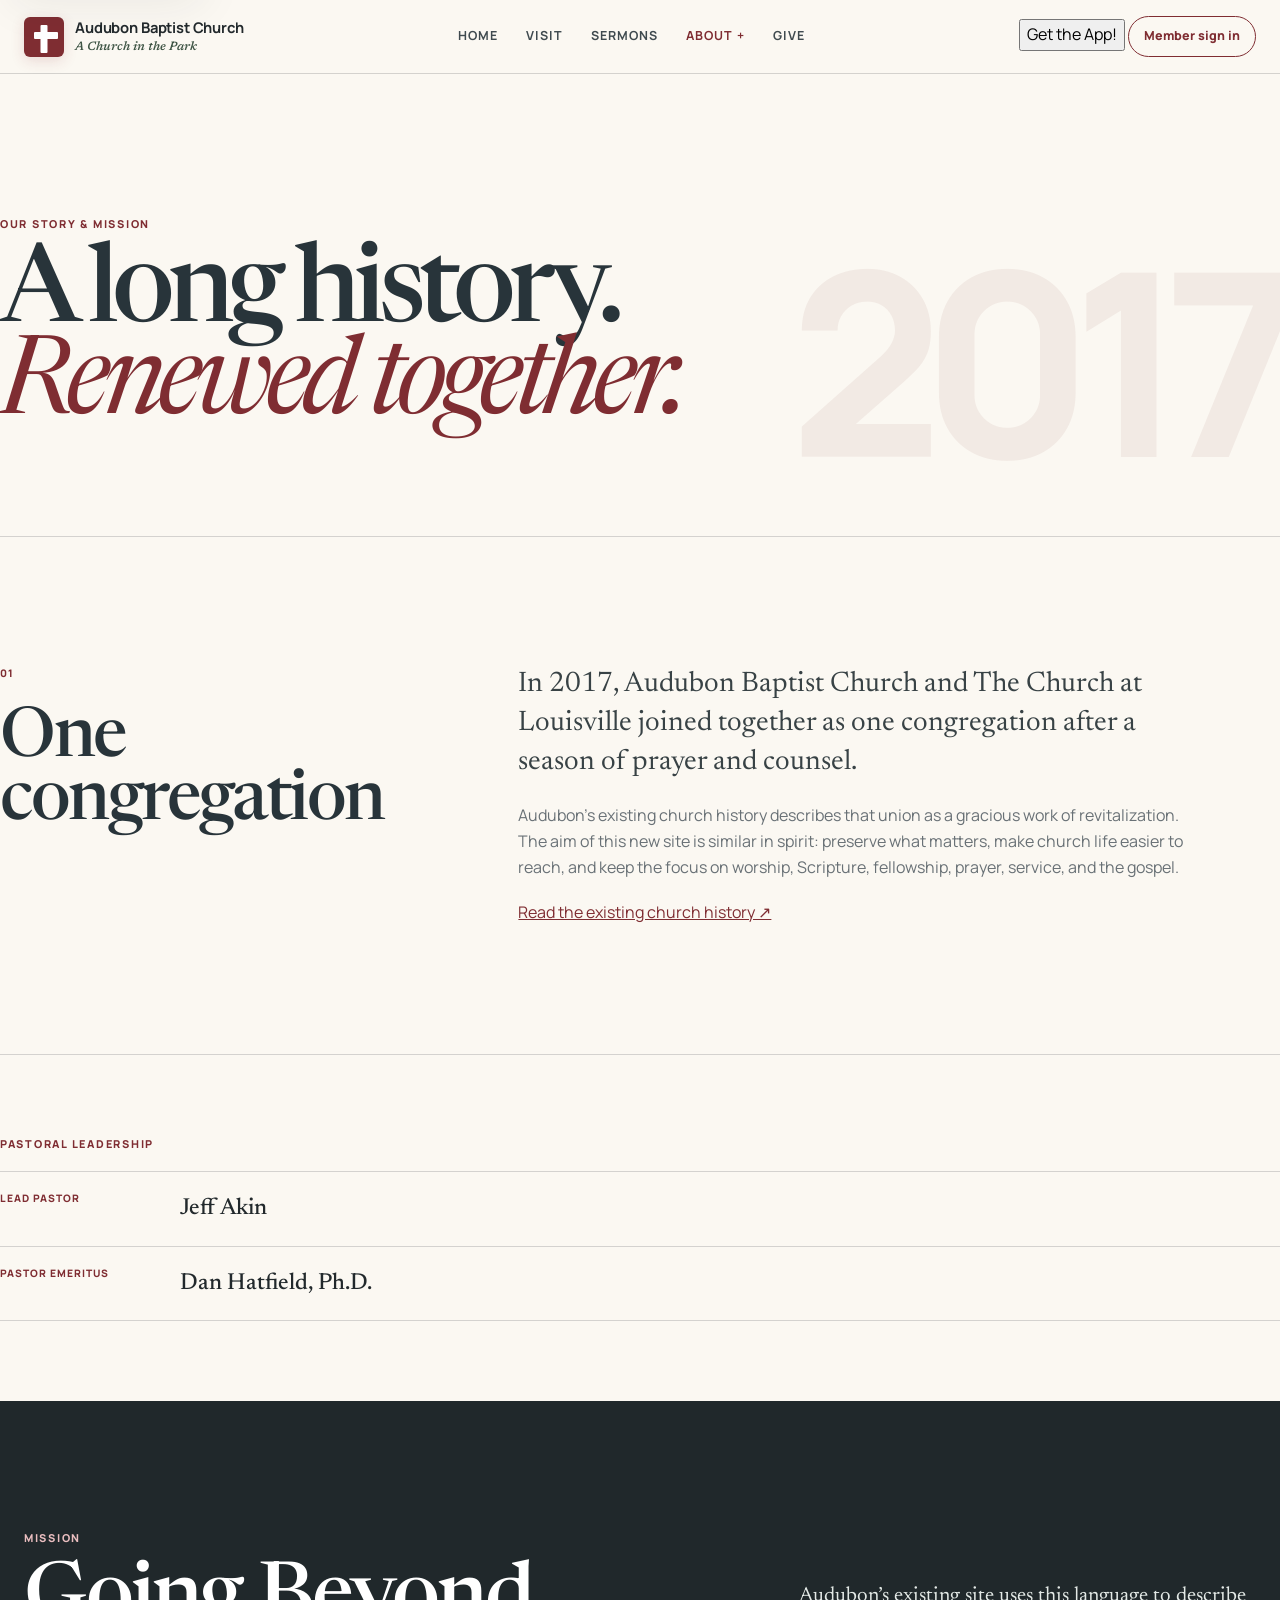
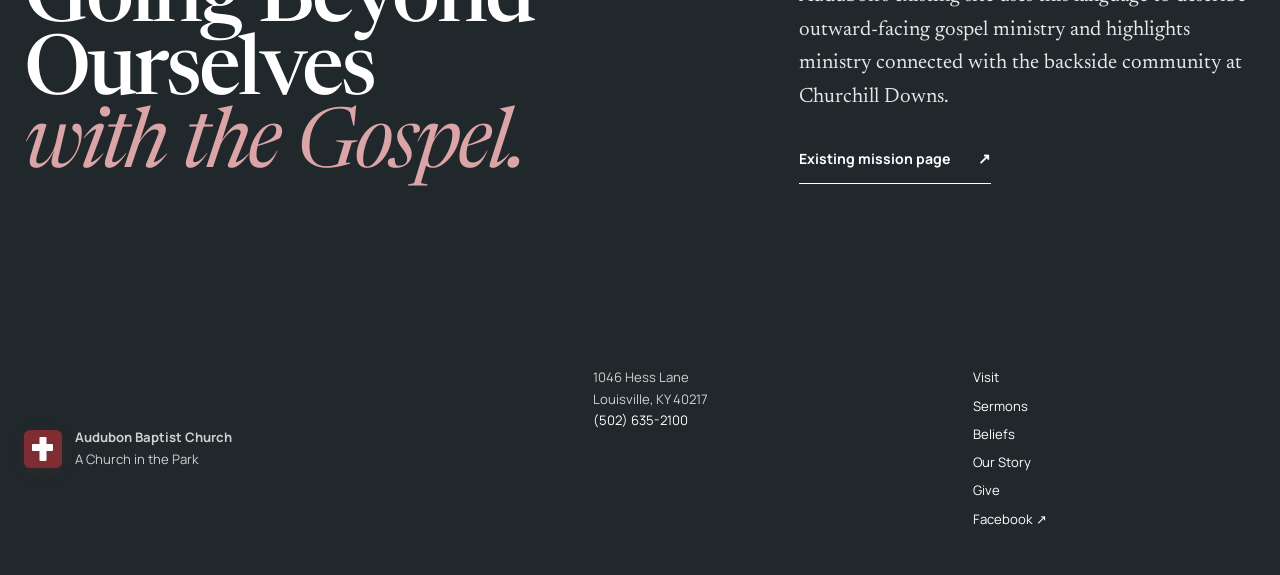
==== commit 339b483d: "Add universal Audubon app install to about.html" ====
--- a/about.html
+++ b/about.html
@@ -1,4 +1,7 @@
-<!doctype html><html lang="en"><head><meta charset="utf-8"><meta name="viewport" content="width=device-width, initial-scale=1"><meta name="description" content="The story, pastors, and mission of Audubon Baptist Church."><meta name="theme-color" content="#7f2d32"><title>Our Story & Mission | Audubon Baptist Church</title><link rel="stylesheet" href="styles.css"></head><body class="public-page public-subpage" data-page="about"><a class="skip-link" href="#mainContent">Skip to main content</a><header class="site-header editorial-header multi-page-header">
+<!doctype html><html lang="en"><head><meta charset="utf-8"><meta name="viewport" content="width=device-width, initial-scale=1"><meta name="description" content="The story, pastors, and mission of Audubon Baptist Church."><meta name="theme-color" content="#7f2d32"><title>Our Story & Mission | Audubon Baptist Church</title><link rel="manifest" href="manifest.webmanifest">
+  <meta name="apple-mobile-web-app-capable" content="yes">
+  <meta name="apple-mobile-web-app-title" content="Audubon Church">
+  <link rel="stylesheet" href="styles.css"></head><body class="public-page public-subpage" data-page="about"><a class="skip-link" href="#mainContent">Skip to main content</a><header class="site-header editorial-header multi-page-header">
     <a class="brand" href="index.html" aria-label="Audubon Baptist Church home">
       <span class="brand-mark" aria-hidden="true">A</span>
       <span class="brand-copy"><strong>Audubon Baptist Church</strong><small>A Church in the Park</small></span>
@@ -17,7 +20,10 @@
       </details>
       <a href="give.html" data-nav-page="give">Give</a>
     </nav>
-    <button class="member-button" id="memberSignInButton" type="button">Member sign in</button>
+    <div class="header-actions">
+      <button class="get-app-button" type="button" data-install-app>Get the App!</button>
+      <button class="member-button" id="memberSignInButton" type="button">Member sign in</button>
+    </div>
   </header><main id="mainContent">
 <section class="page-hero story-page-hero"><p class="editorial-kicker">Our story & mission</p><div class="page-year">2017</div><h1>A long history.<br><em>Renewed together.</em></h1></section>
 <section class="focused-section story-focus">
@@ -35,4 +41,5 @@
         <a href="https://www.facebook.com/audubonbaptistchurch/" target="_blank" rel="noopener">Facebook ↗</a>
       </nav>
     </div>
-  </footer><script src="site.js"></script></body></html>+  </footer><script src="site.js"></script>  <script src="pwa.js"></script>
+</body></html>
--- a/styles.css
+++ b/styles.css
@@ -1,3 +1,17 @@
+/*
+ * AUDUBON BAPTIST CHURCH — SHARED STYLES
+ * ------------------------------------------------------------
+ * HUMAN EDITING MAP
+ * - Brand variables: search for "Editorial redesign"
+ * - Public multi-page layout: search for "Multi-page information architecture"
+ * - Member application: search for "Member application shell"
+ * - Calendar: search for "Calendar refinements"
+ * - Media Studio: search for "Media Studio refinements"
+ *
+ * This file contains several prototype-era layers. Later rules intentionally
+ * override earlier ones. See docs/EDITING_GUIDE.md before major restructuring.
+ */
+
 @import url("https://fonts.googleapis.com/css2?family=Manrope:wght@400;500;600;700;800&family=Newsreader:opsz,wght@6..72,400;6..72,500;6..72,600&display=swap");
 
 :root{
@@ -1813,3 +1827,546 @@
 @media (max-width:560px){
   .member-announcement{grid-template-columns:1fr;gap:5px}
 }
+
+
+/* =========================================================
+   Multi-page information architecture — 2026-09-28
+   Home is a doorway; deeper public content lives on focused pages.
+   ========================================================= */
+.public-subpage,.public-home{background:var(--audubon-paper-2)}
+.multi-page-header{top:0}
+.public-main-nav{align-items:center}
+.public-main-nav>a.active-page{color:var(--audubon-red)}
+.nav-dropdown{position:relative}
+.nav-dropdown summary{
+  list-style:none;
+  cursor:pointer;
+  color:#3f4a4f;
+  font-size:.78rem;
+  text-transform:uppercase;
+  letter-spacing:.08em;
+  font-weight:700;
+  padding:8px 0;
+}
+.nav-dropdown summary::-webkit-details-marker{display:none}
+.nav-dropdown summary::after{content:" +";color:var(--audubon-red)}
+.nav-dropdown[open] summary::after{content:" −"}
+.nav-dropdown.active-page summary{color:var(--audubon-red)}
+.nav-dropdown-menu{
+  position:absolute;
+  top:calc(100% + 16px);
+  left:50%;
+  transform:translateX(-50%);
+  z-index:50;
+  width:260px;
+  padding:8px;
+  background:#fffdf9;
+  border:1px solid var(--audubon-rule);
+  box-shadow:0 18px 45px rgba(34,41,44,.12);
+}
+.nav-dropdown-menu a{
+  display:block;
+  padding:12px 13px;
+  text-decoration:none;
+  border-bottom:1px solid rgba(34,41,44,.08);
+}
+.nav-dropdown-menu a:last-child{border-bottom:0}
+.nav-dropdown-menu span{display:block;color:var(--audubon-ink);font-family:var(--display);font-size:1.05rem}
+.nav-dropdown-menu small{display:block;color:var(--audubon-muted);font-size:.68rem;margin-top:2px}
+.nav-dropdown-menu a:hover{background:#f5f0e7}
+
+/* Home: intentionally short */
+.home-doorway{
+  position:relative;
+  min-height:650px;
+  max-width:var(--max);
+  margin:0 auto;
+  padding:clamp(75px,9vw,120px) 0 75px;
+  display:grid;
+  grid-template-columns:1fr 270px;
+  gap:80px;
+  align-items:end;
+  overflow:hidden;
+}
+.home-wordmark{
+  position:absolute;
+  left:-.03em;
+  top:.12em;
+  font-size:clamp(8rem,18vw,17rem);
+  line-height:.75;
+  font-weight:800;
+  letter-spacing:-.085em;
+  color:rgba(34,41,44,.035);
+  pointer-events:none;
+  user-select:none;
+}
+.home-doorway-copy{position:relative;z-index:2}
+.home-doorway h1{
+  margin:0;
+  font-size:clamp(5.2rem,10vw,10rem);
+  line-height:.78;
+  letter-spacing:-.07em;
+}
+.home-doorway h1 em{display:block;color:var(--audubon-red);font-weight:400}
+.home-welcome{
+  max-width:620px;
+  margin:34px 0 0 9%;
+  font-family:var(--display);
+  font-size:clamp(1.45rem,2.2vw,2.2rem);
+  line-height:1.25;
+  color:#414a4d;
+}
+.home-primary-actions{display:flex;gap:42px;flex-wrap:wrap;margin:35px 0 0 9%}
+.home-sunday-note{
+  position:relative;
+  z-index:2;
+  padding:22px 0 4px 26px;
+  border-left:1px solid var(--audubon-rule);
+}
+.home-sunday-note>span{
+  color:var(--audubon-red);
+  text-transform:uppercase;
+  letter-spacing:.13em;
+  font-size:.65rem;
+  font-weight:800;
+}
+.home-sunday-note>strong{
+  display:block;
+  margin-top:7px;
+  font-family:var(--display);
+  font-size:4.1rem;
+  font-weight:500;
+  line-height:.9;
+}
+.home-sunday-note>strong small{font-family:var(--sans);font-size:.2em;letter-spacing:.06em}
+.home-sunday-note p{font-size:.83rem;color:#50585b}
+.home-sunday-note>a{color:var(--audubon-red);font-size:.74rem;font-weight:800;text-decoration:none}
+.home-sunday-note>small{display:block;margin-top:19px;color:#8b8780;font-size:.63rem;line-height:1.45}
+
+.home-intro{
+  max-width:var(--max);
+  margin:0 auto;
+  padding:70px 0;
+  display:grid;
+  grid-template-columns:55px 1.1fr .75fr;
+  gap:35px;
+  align-items:start;
+  border-top:1px solid var(--audubon-rule);
+}
+.home-intro-mark{
+  margin:0;
+  font-family:var(--display);
+  font-size:3.2rem;
+  line-height:.8;
+  color:var(--audubon-red);
+}
+.home-intro h2{
+  margin:0;
+  max-width:620px;
+  font-size:clamp(2.6rem,4.6vw,4.6rem);
+  line-height:.96;
+}
+.home-intro>p:last-child{margin:32px 0 0;color:var(--audubon-muted);max-width:500px}
+
+.home-destinations{
+  max-width:var(--max);
+  margin:0 auto;
+  display:grid;
+  grid-template-columns:repeat(3,1fr);
+  border-top:1px solid var(--audubon-rule);
+  border-bottom:1px solid var(--audubon-rule);
+}
+.home-destinations a{
+  display:grid;
+  grid-template-columns:1fr auto;
+  grid-template-rows:auto auto 1fr;
+  min-height:240px;
+  padding:25px 28px;
+  border-right:1px solid var(--audubon-rule);
+  color:inherit;
+  text-decoration:none;
+}
+.home-destinations a:last-child{border-right:0}
+.home-destinations span{grid-column:1/-1;color:var(--audubon-red);font-size:.62rem;font-weight:800;letter-spacing:.12em}
+.home-destinations strong{grid-column:1;font-family:var(--display);font-size:2rem;font-weight:500;align-self:end}
+.home-destinations p{grid-column:1;max-width:290px;margin:9px 0 0;color:var(--audubon-muted);font-size:.78rem}
+.home-destinations b{grid-column:2;grid-row:2/4;align-self:end;color:var(--audubon-red);font-size:1.4rem;font-weight:400}
+.home-destinations a:hover{background:#f2ece3}
+
+.home-sermon-teaser{
+  max-width:var(--max);
+  margin:clamp(85px,10vw,130px) auto;
+  display:grid;
+  grid-template-columns:.85fr 1.15fr;
+  min-height:410px;
+  background:#20282b;
+  color:white;
+}
+.home-sermon-art{
+  position:relative;
+  display:grid;
+  place-items:center;
+  overflow:hidden;
+  background:radial-gradient(circle at 34% 27%,rgba(127,45,50,.55),transparent 24%),linear-gradient(145deg,#182124,#43554a);
+}
+.home-sermon-art::after{content:"WORD";position:absolute;bottom:-.18em;left:-.04em;font-size:8rem;font-weight:800;letter-spacing:-.08em;color:rgba(255,255,255,.04)}
+.home-sermon-play{display:grid;place-items:center;width:82px;height:82px;border:1px solid rgba(255,255,255,.62);border-radius:50%;font-size:1.2rem}
+.home-sermon-art small{position:absolute;left:24px;top:24px;text-transform:uppercase;letter-spacing:.13em;font-size:.59rem}
+.home-sermon-copy{padding:55px clamp(35px,6vw,80px);align-self:center}
+.home-sermon-copy h2{margin:0;color:white;font-size:clamp(2.7rem,5vw,5rem);line-height:.92}
+.home-sermon-copy>p:not(.editorial-kicker):not(.sermon-scripture){color:#cbd3d0}
+
+.member-week-summary{
+  max-width:var(--max);
+  margin:0 auto clamp(90px,10vw,130px);
+  padding:45px 50px;
+  background:var(--audubon-green-deep);
+  color:white;
+}
+.member-week-heading{display:flex;justify-content:space-between;gap:30px;align-items:start}
+.member-week-heading h2{margin:0;color:white;font-size:clamp(2.8rem,5vw,4.8rem)}
+.private-badge{border:1px solid rgba(255,255,255,.25);border-radius:999px;padding:7px 10px;font-size:.65rem;text-transform:uppercase;letter-spacing:.08em}
+.member-week-events{margin-top:30px;border-top:1px solid rgba(255,255,255,.22)}
+.member-week-item{display:grid;grid-template-columns:1fr auto;gap:30px;align-items:center;padding:18px 0;border-bottom:1px solid rgba(255,255,255,.22)}
+.member-week-item span{display:block;color:#cbd9ce;font-size:.7rem;text-transform:uppercase;letter-spacing:.08em}
+.member-week-item h3{margin:3px 0 0;color:white;font-size:1.45rem}
+.member-week-item>a{color:white;text-decoration:none;font-size:.75rem;font-weight:800}
+.member-week-actions{display:flex;gap:35px;flex-wrap:wrap;margin-top:25px}
+
+/* Focused public subpages */
+.page-hero{
+  max-width:var(--max);
+  margin:0 auto;
+  padding:clamp(90px,11vw,150px) 0 clamp(70px,8vw,105px);
+  border-bottom:1px solid var(--audubon-rule);
+}
+.page-hero h1{
+  margin:0;
+  max-width:1050px;
+  font-size:clamp(4.6rem,8.5vw,8.5rem);
+  line-height:.84;
+  letter-spacing:-.065em;
+}
+.page-hero h1 em{color:var(--audubon-red);font-weight:400}
+.page-hero-lead{
+  max-width:720px;
+  margin:35px 0 0 23%;
+  font-family:var(--display);
+  font-size:clamp(1.3rem,2vw,1.8rem);
+  line-height:1.42;
+  color:#424b4e;
+}
+.red-page-hero{
+  max-width:none;
+  padding-left:max(24px,calc((100vw - var(--max))/2));
+  padding-right:max(24px,calc((100vw - var(--max))/2));
+  background:var(--audubon-red);
+  color:white;
+}
+.red-page-hero h1{color:white}
+.red-page-hero .page-hero-lead{color:#f1dedf}
+.story-page-hero{position:relative;overflow:hidden}
+.page-year{position:absolute;right:0;bottom:-.12em;font-size:clamp(8rem,20vw,18rem);font-weight:800;letter-spacing:-.09em;color:rgba(127,45,50,.065);pointer-events:none}
+.story-page-hero h1{position:relative;z-index:2}
+
+.focused-section{
+  max-width:var(--max);
+  margin:0 auto;
+  padding:clamp(85px,10vw,135px) 0;
+  display:grid;
+  grid-template-columns:.72fr 1.28fr;
+  gap:90px;
+  border-bottom:1px solid var(--audubon-rule);
+}
+.focus-intro h2{margin:0;font-size:clamp(3.2rem,5.4vw,5.2rem);line-height:.9}
+.section-index{display:block;margin-bottom:28px;color:var(--audubon-red);font-size:.65rem;font-weight:800;letter-spacing:.12em}
+.large-facts>div{padding:25px 0}
+.large-facts dd{font-size:1.35rem}
+.quiet-band{
+  max-width:var(--max);
+  margin:0 auto;
+  padding:clamp(80px,9vw,120px) 0;
+  display:grid;
+  grid-template-columns:1fr 1fr;
+  gap:90px;
+}
+.quiet-band h2{margin:0;font-size:clamp(3.2rem,5vw,5rem)}
+.prose-stack{max-width:680px}
+.prose-stack p{color:var(--audubon-muted);margin:0 0 20px}
+.prose-stack .lead-prose{font-family:var(--display);font-size:clamp(1.45rem,2.2vw,2rem);line-height:1.4;color:#384245}
+.page-next{
+  max-width:var(--max);
+  margin:0 auto 80px;
+  padding:30px 0;
+  display:grid;
+  grid-template-columns:80px 1fr auto;
+  gap:25px;
+  align-items:center;
+  border-top:1px solid var(--audubon-rule);
+  border-bottom:1px solid var(--audubon-rule);
+}
+.page-next>span{color:var(--audubon-red);text-transform:uppercase;letter-spacing:.1em;font-size:.62rem;font-weight:800}
+.page-next h2{margin:0;font-size:2rem}.page-next p{margin:4px 0 0;color:var(--audubon-muted);font-size:.78rem}
+
+.beliefs-page-grid{
+  max-width:var(--max);
+  margin:0 auto;
+  display:grid;
+  grid-template-columns:repeat(3,1fr);
+  border-bottom:1px solid var(--audubon-rule);
+}
+.beliefs-page-grid article{min-height:300px;padding:45px 30px;border-right:1px solid var(--audubon-rule)}
+.beliefs-page-grid article:last-child{border-right:0}
+.beliefs-page-grid span{color:var(--audubon-red);font-size:.63rem;font-weight:800}
+.beliefs-page-grid h2{margin:80px 0 10px;font-size:2.4rem}
+.beliefs-page-grid p{color:var(--audubon-muted)}
+.focused-prose{max-width:900px;margin:0 auto;padding:clamp(90px,11vw,145px) 0}
+.focused-prose h2{margin:0;font-size:clamp(3rem,5vw,5rem);line-height:.95}
+.focused-prose>p:not(.editorial-kicker){max-width:670px;margin:28px 0;color:var(--audubon-muted)}
+
+.pastors-page-section{max-width:var(--max);margin:0 auto;padding:80px 0}
+.mission-page-band{
+  max-width:none;
+  padding:clamp(90px,10vw,140px) max(24px,calc((100vw - var(--max))/2));
+  display:grid;
+  grid-template-columns:1.2fr .8fr;
+  gap:90px;
+  background:#20282b;
+  color:white;
+}
+.mission-page-band h2{margin:0;color:white;font-size:clamp(3.7rem,6.5vw,6.5rem);line-height:.88}
+.mission-page-band h2 em{display:block;color:#dba5a8;font-weight:400}
+.mission-page-band>div:last-child{align-self:end}
+.mission-page-band>div:last-child p{font-family:var(--display);font-size:1.3rem;color:#e3e9e6}
+
+.give-page-hero{padding-bottom:85px}
+.give-focus{border-bottom:0}
+.give-focus .editorial-cta{margin-top:14px}
+
+/* Sermons page */
+.sermon-page-hero{padding-bottom:75px}
+.sermons-page-feature{
+  max-width:var(--max);
+  margin:0 auto;
+  display:grid;
+  grid-template-columns:1fr 1fr;
+  background:#20282b;
+  color:white;
+}
+.subpage-media{min-height:560px}
+.archive-page-section{max-width:var(--max);margin:0 auto;padding:clamp(90px,10vw,135px) 0}
+.archive-heading{display:grid;grid-template-columns:.55fr 1.45fr;gap:40px;align-items:end;margin-bottom:35px}
+.archive-heading h2{margin:0;font-size:clamp(2.7rem,4.5vw,4.5rem);line-height:.95}
+.archive-page-grid{grid-template-columns:repeat(2,1fr)}
+.archive-page-grid .sermon-card{box-shadow:none}
+
+/* Member application shell */
+.member-app-shell{
+  display:grid;
+  grid-template-columns:220px 1fr;
+  gap:55px;
+  align-items:start;
+  border-top:1px solid var(--audubon-rule);
+  padding-top:28px;
+}
+.member-sidebar{position:sticky;top:105px;display:grid}
+.member-sidebar>p,.member-sidebar-admin>span{
+  margin:0 0 10px;
+  color:var(--audubon-red);
+  text-transform:uppercase;
+  letter-spacing:.11em;
+  font-size:.62rem;
+  font-weight:800;
+}
+.member-nav-button,.member-nav-link{
+  appearance:none;
+  display:flex;
+  justify-content:space-between;
+  width:100%;
+  padding:11px 0;
+  border:0;
+  border-bottom:1px solid var(--audubon-rule);
+  background:transparent;
+  color:var(--audubon-muted);
+  text-align:left;
+  text-decoration:none;
+  font:inherit;
+  font-size:.82rem;
+  cursor:pointer;
+}
+.member-nav-button:hover,.member-nav-link:hover,.member-nav-button.active{color:var(--audubon-red)}
+.member-sidebar-admin{display:grid;margin-top:28px}
+.member-sidebar-admin a{padding:7px 0;color:var(--audubon-ink);font-size:.78rem;text-decoration:none}
+.member-content{min-width:0}
+.member-view{display:none;min-height:520px}
+.member-view.active{display:block}
+.member-view-heading{margin-bottom:30px}
+.member-view-heading h2{margin:0;font-size:clamp(2.8rem,5vw,4.8rem);line-height:.95}
+.member-view-heading>p:last-child:not(.eyebrow){max-width:690px;color:var(--audubon-muted)}
+.member-overview-events{border-top:1px solid var(--audubon-rule)}
+.member-overview-event{display:grid;grid-template-columns:150px 1fr auto;gap:20px;align-items:start;padding:20px 0;border-bottom:1px solid var(--audubon-rule)}
+.member-overview-event>span{color:var(--audubon-red);font-size:.66rem;text-transform:uppercase;letter-spacing:.08em}
+.member-overview-event h3{margin:0;font-size:1.35rem}.member-overview-event p{margin:4px 0 0;color:var(--audubon-muted);font-size:.78rem}
+.member-overview-event>a{color:var(--audubon-red);font-size:.74rem;font-weight:800;text-decoration:none}
+.member-overview-actions{display:grid;grid-template-columns:repeat(3,1fr);margin-top:34px;border-top:1px solid var(--audubon-rule);border-bottom:1px solid var(--audubon-rule)}
+.member-overview-actions>a,.member-overview-actions>button{
+  appearance:none;display:grid;grid-template-columns:1fr auto;gap:5px 15px;padding:18px;border:0;border-right:1px solid var(--audubon-rule);background:transparent;text-align:left;text-decoration:none;color:inherit;cursor:pointer
+}
+.member-overview-actions>*:last-child{border-right:0}
+.member-overview-actions span{grid-column:1/-1;color:var(--audubon-red);font-size:.62rem;text-transform:uppercase;letter-spacing:.08em}
+.member-overview-actions strong{font-family:var(--display);font-size:1.12rem;font-weight:500}
+.member-overview-actions b{color:var(--audubon-red);font-weight:400}
+.member-list,.conversation-list{border-top:1px solid var(--audubon-rule)}
+.member-list article,.conversation-list article{
+  display:grid;grid-template-columns:1fr auto;gap:30px;align-items:center;padding:20px 0;border-bottom:1px solid var(--audubon-rule)
+}
+.member-list h3,.conversation-list h3{margin:2px 0 4px;font-size:1.35rem}
+.member-list p,.conversation-list p{margin:0;color:var(--audubon-muted);font-size:.8rem}
+.list-kicker{color:var(--audubon-red);font-size:.62rem;text-transform:uppercase;letter-spacing:.08em;font-weight:800}
+.muted-status,.conversation-list article>span{color:var(--audubon-muted);font-size:.7rem}
+.member-prayer-layout{align-items:start}
+.member-prayer-layout .member-form{position:sticky;top:110px}
+
+/* Compact footer for focused pages */
+.compact-public-footer{margin-top:0}
+.compact-public-footer .footer-main{padding-top:0;border-top:0}
+
+/* Public responsive */
+@media (max-width:1000px){
+  .home-doorway{margin:0 24px;grid-template-columns:1fr 220px;gap:45px}
+  .home-intro,.home-destinations,.home-sermon-teaser,.member-week-summary,.page-hero,.focused-section,.quiet-band,.page-next,.beliefs-page-grid,.focused-prose,.pastors-page-section,.sermons-page-feature,.archive-page-section{margin-left:24px;margin-right:24px}
+  .focused-section{gap:55px}
+  .member-app-shell{grid-template-columns:180px 1fr;gap:35px}
+}
+@media (max-width:820px){
+  .public-main-nav .nav-dropdown{width:100%;border-bottom:1px solid var(--audubon-line)}
+  .public-main-nav .nav-dropdown summary{padding:14px 16px}
+  .nav-dropdown-menu{position:static;transform:none;width:auto;margin:0 10px 10px;box-shadow:none}
+  .home-doorway{display:block;min-height:auto;padding-top:80px}
+  .home-welcome,.home-primary-actions{margin-left:0}
+  .home-sunday-note{margin-top:70px}
+  .home-intro{grid-template-columns:45px 1fr}.home-intro>p:last-child{grid-column:2}
+  .home-destinations{grid-template-columns:1fr}
+  .home-destinations a{min-height:160px;border-right:0;border-bottom:1px solid var(--audubon-rule)}
+  .home-destinations a:last-child{border-bottom:0}
+  .home-sermon-teaser,.sermons-page-feature{grid-template-columns:1fr}
+  .home-sermon-art{min-height:320px}
+  .member-week-summary{padding:35px 28px}
+  .focused-section,.quiet-band,.mission-page-band{grid-template-columns:1fr;gap:45px}
+  .page-hero-lead{margin-left:0}
+  .beliefs-page-grid{grid-template-columns:1fr}
+  .beliefs-page-grid article{min-height:auto;border-right:0;border-bottom:1px solid var(--audubon-rule)}
+  .beliefs-page-grid article:last-child{border-bottom:0}
+  .beliefs-page-grid h2{margin-top:38px}
+  .archive-heading{grid-template-columns:1fr}
+  .member-app-shell{grid-template-columns:1fr;gap:30px}
+  .member-sidebar{position:static;display:flex;overflow:auto;gap:0;border-top:1px solid var(--audubon-rule);border-bottom:1px solid var(--audubon-rule)}
+  .member-sidebar>p{display:none}
+  .member-nav-button,.member-nav-link{flex:0 0 auto;width:auto;padding:12px 14px;border-bottom:0;border-right:1px solid var(--audubon-rule);white-space:nowrap}
+  .member-sidebar-admin{display:none!important}
+  .member-prayer-layout .member-form{position:static}
+}
+@media (max-width:600px){
+  .home-doorway,.home-intro,.home-destinations,.home-sermon-teaser,.member-week-summary,.page-hero,.focused-section,.quiet-band,.page-next,.beliefs-page-grid,.focused-prose,.pastors-page-section,.sermons-page-feature,.archive-page-section{margin-left:18px;margin-right:18px}
+  .home-doorway h1{font-size:clamp(4.6rem,21vw,6.2rem)}
+  .home-intro{display:block}.home-intro-mark{margin-bottom:20px}.home-intro>p:last-child{margin-top:25px}
+  .member-week-heading{display:block}.private-badge{display:inline-block;margin-top:12px}
+  .member-week-item{grid-template-columns:1fr}.member-week-actions{display:grid;gap:10px}
+  .page-hero h1{font-size:clamp(4rem,18vw,6rem)}
+  .page-next{grid-template-columns:1fr;gap:12px}
+  .archive-page-grid{grid-template-columns:1fr}
+  .member-overview-event{grid-template-columns:1fr}
+  .member-overview-actions{grid-template-columns:1fr}
+  .member-overview-actions>a,.member-overview-actions>button{border-right:0;border-bottom:1px solid var(--audubon-rule)}
+  .member-overview-actions>*:last-child{border-bottom:0}
+  .member-list article,.conversation-list article{grid-template-columns:1fr}
+}
+
+
+/* Sermon Studio usability additions */
+.shortcut-help{
+  margin:8px 0 18px;
+  padding:10px 12px;
+  border-top:1px solid var(--audubon-rule);
+  border-bottom:1px solid var(--audubon-rule);
+}
+.shortcut-help summary{
+  cursor:pointer;
+  color:var(--audubon-red);
+  font-size:.74rem;
+  font-weight:800;
+}
+.shortcut-help p{margin:9px 0 0;color:var(--audubon-muted);font-size:.76rem}
+.shortcut-help kbd{
+  display:inline-block;
+  min-width:24px;
+  padding:2px 5px;
+  border:1px solid var(--audubon-rule);
+  border-bottom-width:2px;
+  border-radius:4px;
+  background:white;
+  color:var(--audubon-ink);
+  font:700 .7rem var(--sans);
+  text-align:center;
+}
+.trim-and-jump{display:block;margin-top:10px}
+.draft-card{background:#fbf8f2}
+.draft-list{border-top:1px solid var(--audubon-rule)}
+.media-draft-row{
+  display:grid;
+  grid-template-columns:1fr auto;
+  gap:18px;
+  align-items:center;
+  padding:14px 0;
+  border-bottom:1px solid var(--audubon-rule);
+}
+.media-draft-row strong{display:block;color:var(--audubon-ink)}
+.media-draft-row span{display:block;color:var(--audubon-muted);font-size:.74rem;margin-top:3px}
+@media (max-width:700px){
+  .transport-row{display:grid;grid-template-columns:repeat(5,1fr)}
+  .transport-row .time-readout{grid-column:1/-1}
+  .transport-button{min-height:48px;padding:9px 6px}
+  .trim-control-card .button{min-height:46px}
+  .media-draft-row{grid-template-columns:1fr}
+}
+
+
+/* Media Studio ready-check and install controls */
+.studio-hero-tools{
+  display:flex;
+  flex-direction:column;
+  align-items:flex-end;
+  gap:12px;
+}
+.workflow-check-card{
+  background:#fffdf9;
+}
+.workflow-checklist{
+  list-style:none;
+  margin:0;
+  padding:0;
+  border-top:1px solid var(--audubon-rule);
+}
+.workflow-checklist li{
+  display:flex;
+  gap:10px;
+  align-items:center;
+  padding:11px 0;
+  border-bottom:1px solid var(--audubon-rule);
+  color:var(--audubon-muted);
+  font-size:.82rem;
+}
+.workflow-checklist li span{
+  width:22px;
+  color:var(--audubon-red);
+  font-weight:800;
+}
+.workflow-checklist li.ready{
+  color:var(--audubon-green-deep);
+}
+.workflow-checklist li.ready span{
+  color:var(--audubon-green-deep);
+}
+@media (max-width:760px){
+  .studio-hero-tools{align-items:flex-start;width:100%}
+}
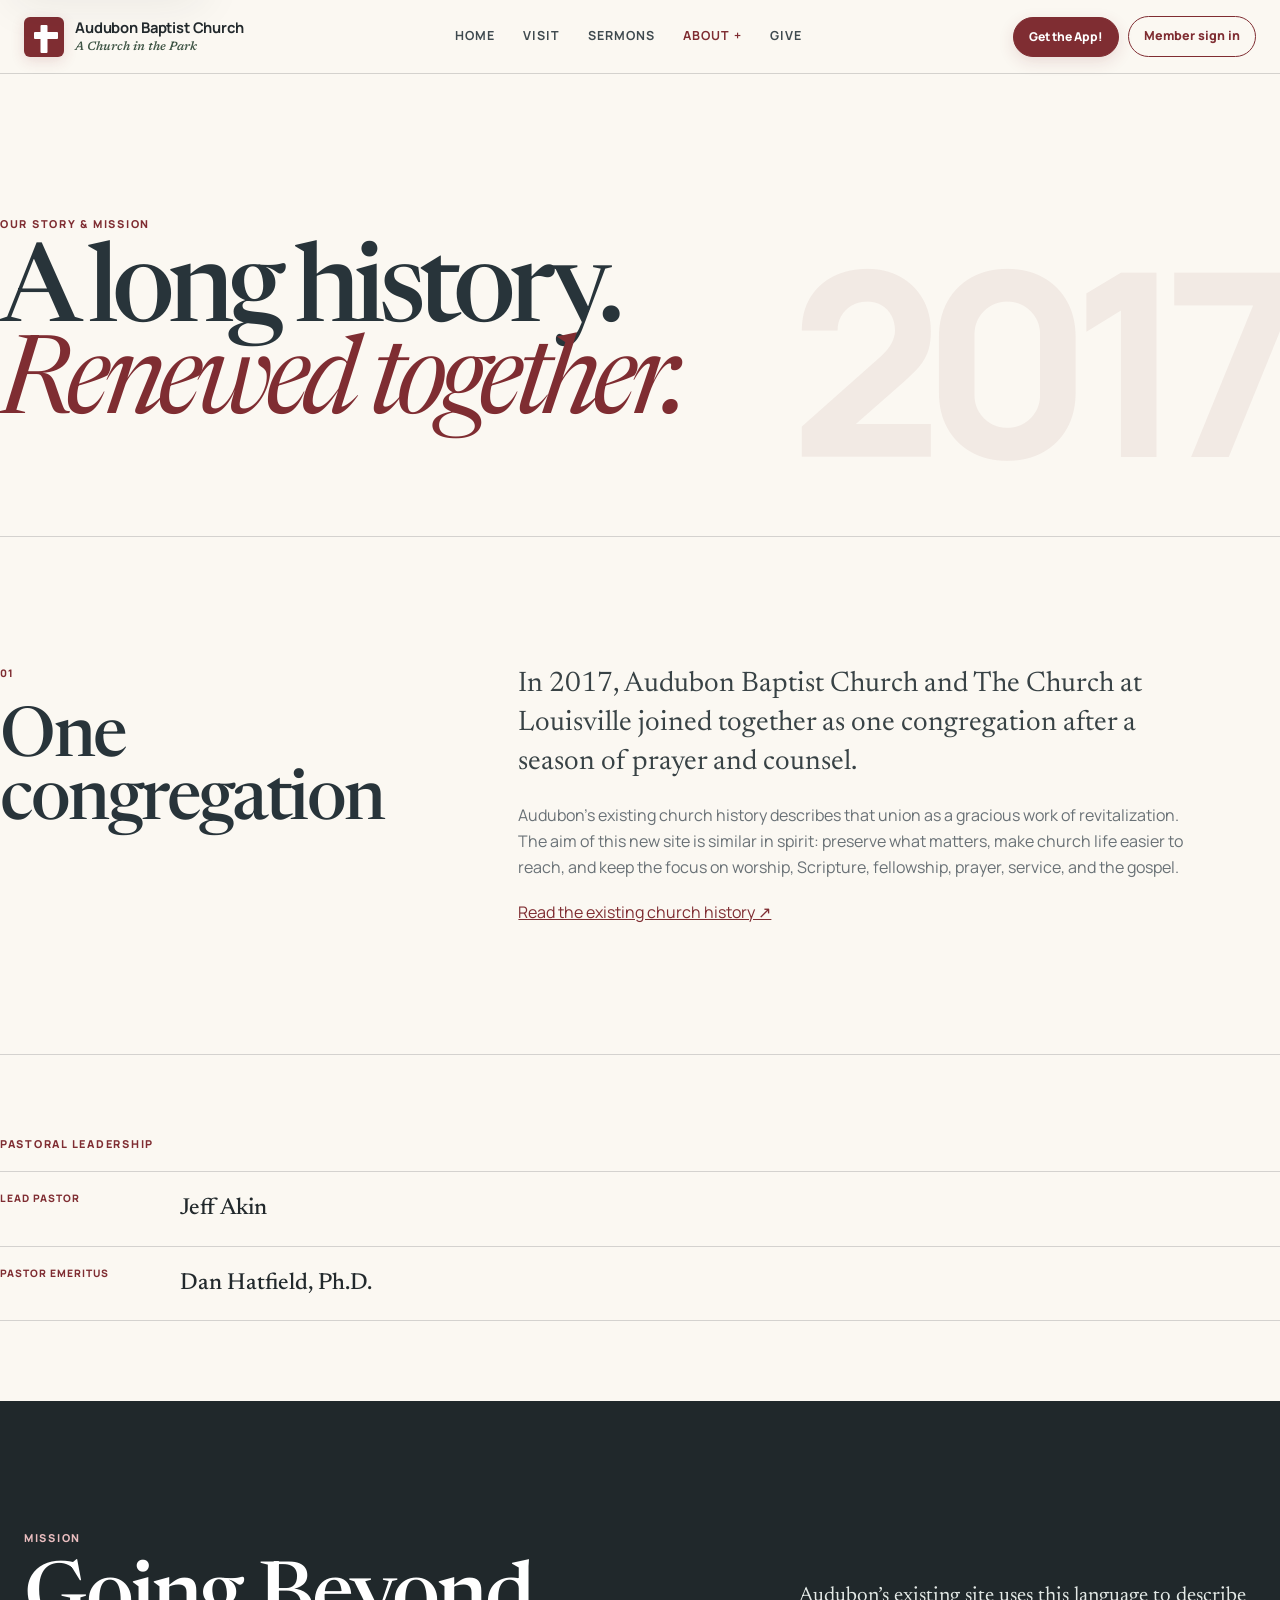
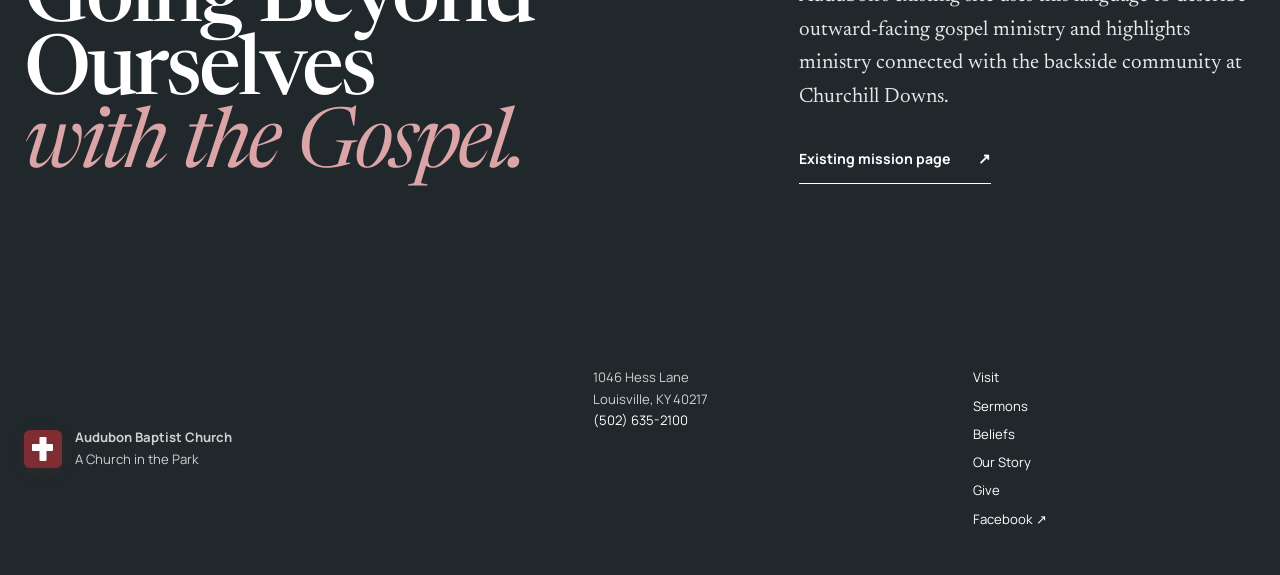
==== commit 4ea4aacc: "Add Apple touch icon to about.html" ====
--- a/about.html
+++ b/about.html
@@ -1,4 +1,5 @@
 <!doctype html><html lang="en"><head><meta charset="utf-8"><meta name="viewport" content="width=device-width, initial-scale=1"><meta name="description" content="The story, pastors, and mission of Audubon Baptist Church."><meta name="theme-color" content="#7f2d32"><title>Our Story & Mission | Audubon Baptist Church</title><link rel="manifest" href="manifest.webmanifest">
+  <link rel="apple-touch-icon" href="audubon-app-icon-192.png">
   <meta name="apple-mobile-web-app-capable" content="yes">
   <meta name="apple-mobile-web-app-title" content="Audubon Church">
   <link rel="stylesheet" href="styles.css"></head><body class="public-page public-subpage" data-page="about"><a class="skip-link" href="#mainContent">Skip to main content</a><header class="site-header editorial-header multi-page-header">
--- a/styles.css
+++ b/styles.css
@@ -2370,3 +2370,272 @@
 @media (max-width:760px){
   .studio-hero-tools{align-items:flex-start;width:100%}
 }
+
+
+/* =========================================================
+   Whole-site PWA install experience — 2026-09-28
+   ========================================================= */
+.header-actions{
+  display:flex;
+  align-items:center;
+  justify-content:flex-end;
+  gap:9px;
+  min-width:max-content;
+}
+
+.get-app-button{
+  min-height:40px;
+  padding:9px 15px;
+  border:1px solid var(--audubon-red);
+  border-radius:999px;
+  background:var(--audubon-red);
+  color:white;
+  font-family:var(--sans);
+  font-size:.76rem;
+  font-weight:800;
+  white-space:nowrap;
+  cursor:pointer;
+  box-shadow:0 5px 16px rgba(127,45,50,.14);
+}
+
+.get-app-button:hover{
+  background:var(--audubon-red-deep);
+  border-color:var(--audubon-red-deep);
+}
+
+.get-app-button:disabled{
+  opacity:.72;
+  cursor:default;
+}
+
+.multi-page-header .header-actions .member-button{
+  background:transparent;
+  color:var(--audubon-red);
+  border-color:var(--audubon-red);
+}
+
+.multi-page-header .header-actions .member-button:hover{
+  background:#f4e5e6;
+  color:var(--audubon-red-deep);
+}
+
+.footer-app-button{
+  appearance:none;
+  border:0;
+  padding:0;
+  background:none;
+  color:white;
+  font:inherit;
+  cursor:pointer;
+  text-align:left;
+}
+
+.footer-app-button:hover{text-decoration:underline}
+
+.app-install-dialog .dialog-card{padding-bottom:26px}
+
+.install-steps{
+  margin:22px 0;
+  padding-left:24px;
+}
+
+.install-steps li{
+  margin:10px 0;
+  padding-left:5px;
+  color:var(--audubon-ink);
+}
+
+.app-install-hero .app-install-primary{
+  margin-top:30px;
+}
+
+.app-feature-list{
+  margin-top:34px;
+  border-top:1px solid var(--audubon-rule);
+}
+
+.app-feature-list article{
+  display:grid;
+  grid-template-columns:110px 1fr;
+  gap:22px;
+  padding:18px 0;
+  border-bottom:1px solid var(--audubon-rule);
+}
+
+.app-feature-list strong{
+  color:var(--audubon-red);
+  text-transform:uppercase;
+  letter-spacing:.08em;
+  font-size:.66rem;
+}
+
+.app-feature-list p{
+  margin:0;
+  color:var(--audubon-muted);
+}
+
+@media (display-mode:standalone){
+  [data-install-app]{display:none!important}
+}
+
+@media (max-width:1040px){
+  .header-actions{gap:6px}
+  .get-app-button{padding:8px 11px}
+}
+
+@media (max-width:640px){
+  .site-header .header-actions{
+    grid-column:1/-1;
+    width:100%;
+  }
+
+  .site-header .header-actions>*{
+    flex:1;
+  }
+
+  .app-feature-list article{
+    grid-template-columns:1fr;
+    gap:4px;
+  }
+}
+
+/* =========================================================
+   Sermon video / audio choice
+   ========================================================= */
+.sermon-media-mode,
+.sermon-audio-mode{
+  width:100%;
+  min-height:560px;
+}
+
+.sermon-media-mode{
+  display:grid;
+  place-items:center;
+}
+
+.featured-sermon-video{
+  width:100%;
+  height:100%;
+  min-height:560px;
+  object-fit:contain;
+  background:#101719;
+}
+
+.sermon-media-placeholder{
+  width:100%;
+  min-height:560px;
+  display:grid;
+  place-items:center;
+  align-content:center;
+  gap:9px;
+  padding:36px;
+  text-align:center;
+}
+
+.sermon-media-placeholder small{
+  max-width:360px;
+  color:#bdc8c3;
+}
+
+.sermon-audio-mode{
+  position:relative;
+  padding:clamp(45px,6vw,76px);
+  display:flex;
+  flex-direction:column;
+  justify-content:center;
+  overflow:hidden;
+  background:
+    radial-gradient(circle at 75% 25%,rgba(127,45,50,.45),transparent 28%),
+    linear-gradient(145deg,#182124,#354a3d);
+}
+
+.sermon-audio-mode h2{
+  margin:0;
+  max-width:520px;
+  color:white;
+  font-size:clamp(2.8rem,5vw,5rem);
+  line-height:.92;
+}
+
+.sermon-audio-mode>p:not(.editorial-kicker){
+  max-width:500px;
+  margin:20px 0 26px;
+  color:#d7dfdb;
+}
+
+.audio-mode-mark{
+  position:absolute;
+  right:.08em;
+  bottom:-.25em;
+  font-family:var(--display);
+  font-size:15rem;
+  color:rgba(255,255,255,.045);
+  pointer-events:none;
+}
+
+.featured-sermon-audio{
+  width:min(520px,100%);
+  position:relative;
+  z-index:2;
+}
+
+.audio-availability{
+  padding:15px 0 0;
+  border-top:1px solid rgba(255,255,255,.18);
+  font-size:.78rem;
+}
+
+.sermon-mode-switch{
+  display:flex;
+  width:100%;
+  margin-top:32px;
+  border-top:1px solid rgba(255,255,255,.2);
+  border-bottom:1px solid rgba(255,255,255,.2);
+}
+
+.sermon-mode-button{
+  appearance:none;
+  flex:1;
+  min-height:58px;
+  padding:10px 13px;
+  border:0;
+  border-right:1px solid rgba(255,255,255,.2);
+  background:transparent;
+  color:#d9dfdc;
+  font-family:var(--sans);
+  font-size:.78rem;
+  font-weight:800;
+  cursor:pointer;
+}
+
+.sermon-mode-button:last-child{border-right:0}
+
+.sermon-mode-button small{
+  display:block;
+  margin-top:2px;
+  color:#aeb9b4;
+  font-size:.6rem;
+  font-weight:600;
+}
+
+.sermon-mode-button.active{
+  background:white;
+  color:var(--audubon-ink);
+}
+
+.sermon-mode-button.active small{color:var(--audubon-green-deep)}
+
+@media (max-width:820px){
+  .sermon-media-mode,
+  .sermon-audio-mode,
+  .featured-sermon-video,
+  .sermon-media-placeholder{
+    min-height:390px;
+  }
+}
+
+@media (max-width:520px){
+  .sermon-mode-switch{display:grid}
+  .sermon-mode-button{border-right:0;border-bottom:1px solid rgba(255,255,255,.2)}
+  .sermon-mode-button:last-child{border-bottom:0}
+}
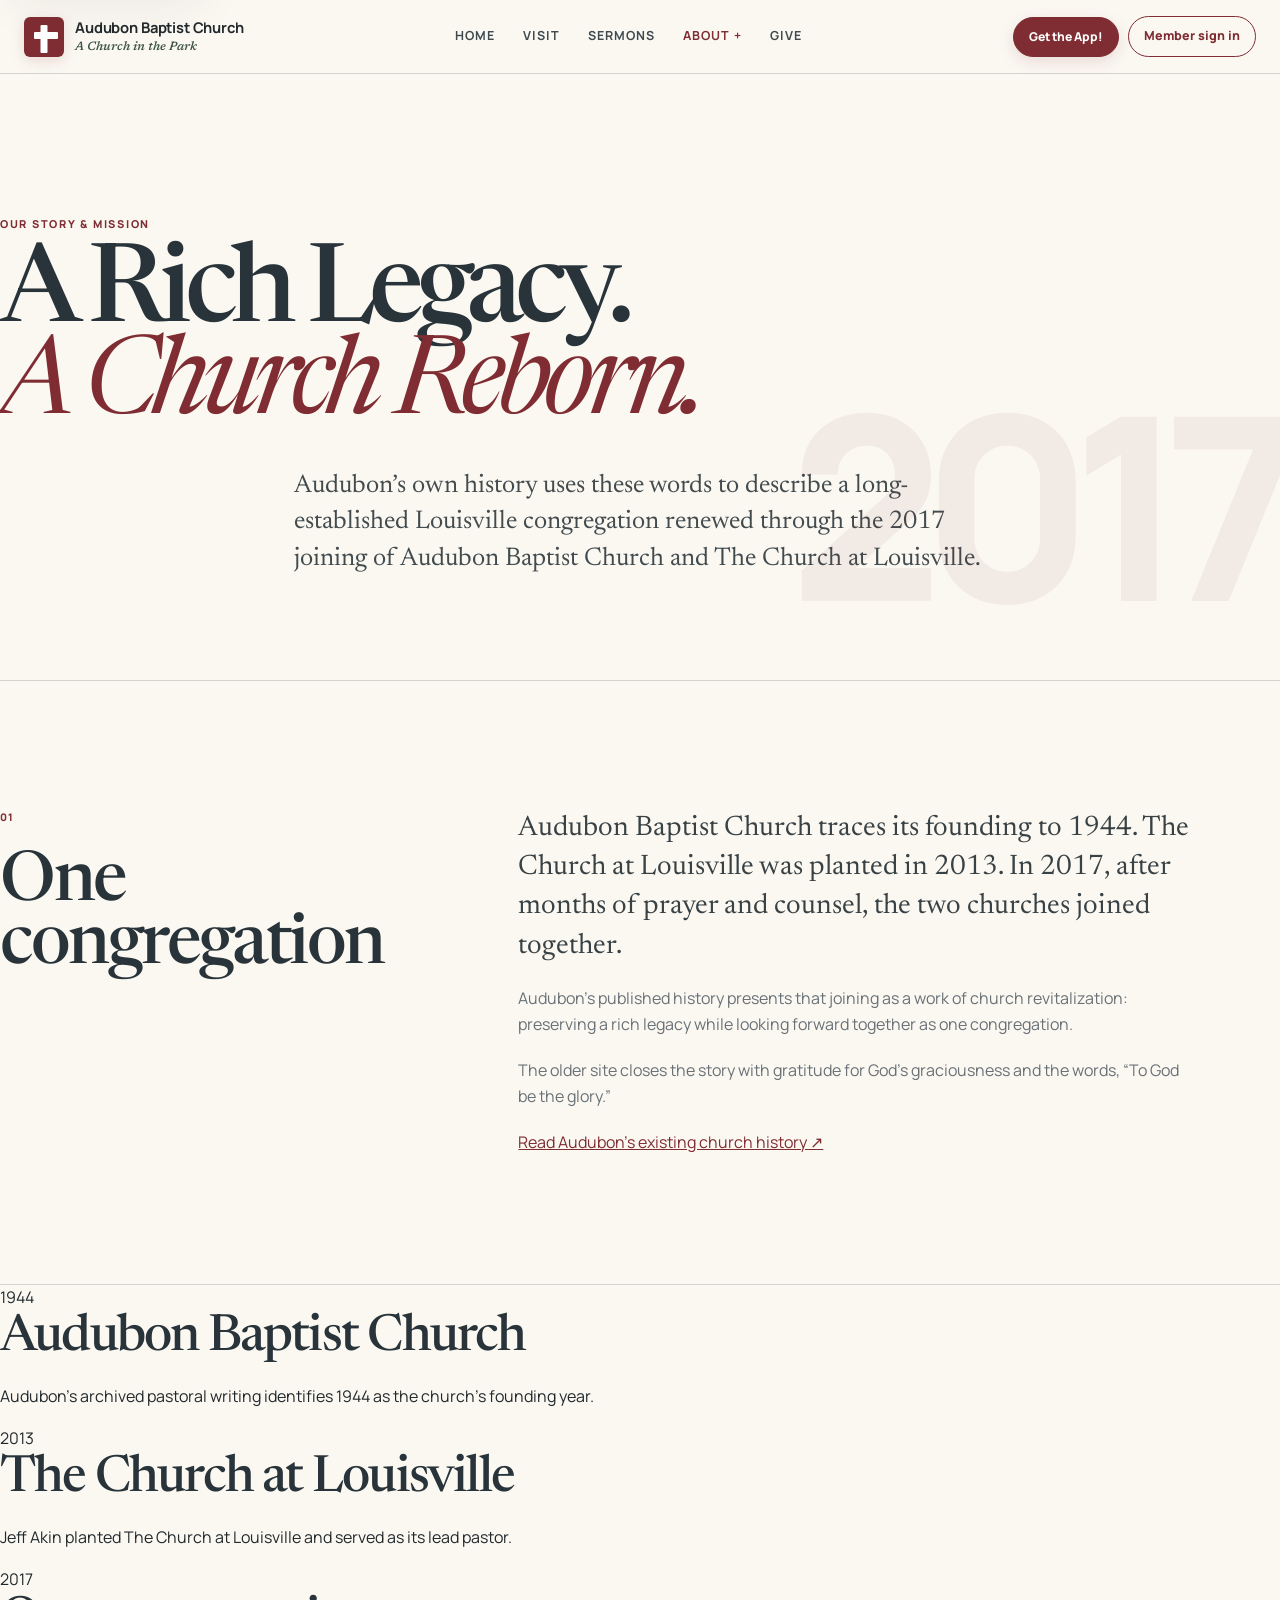
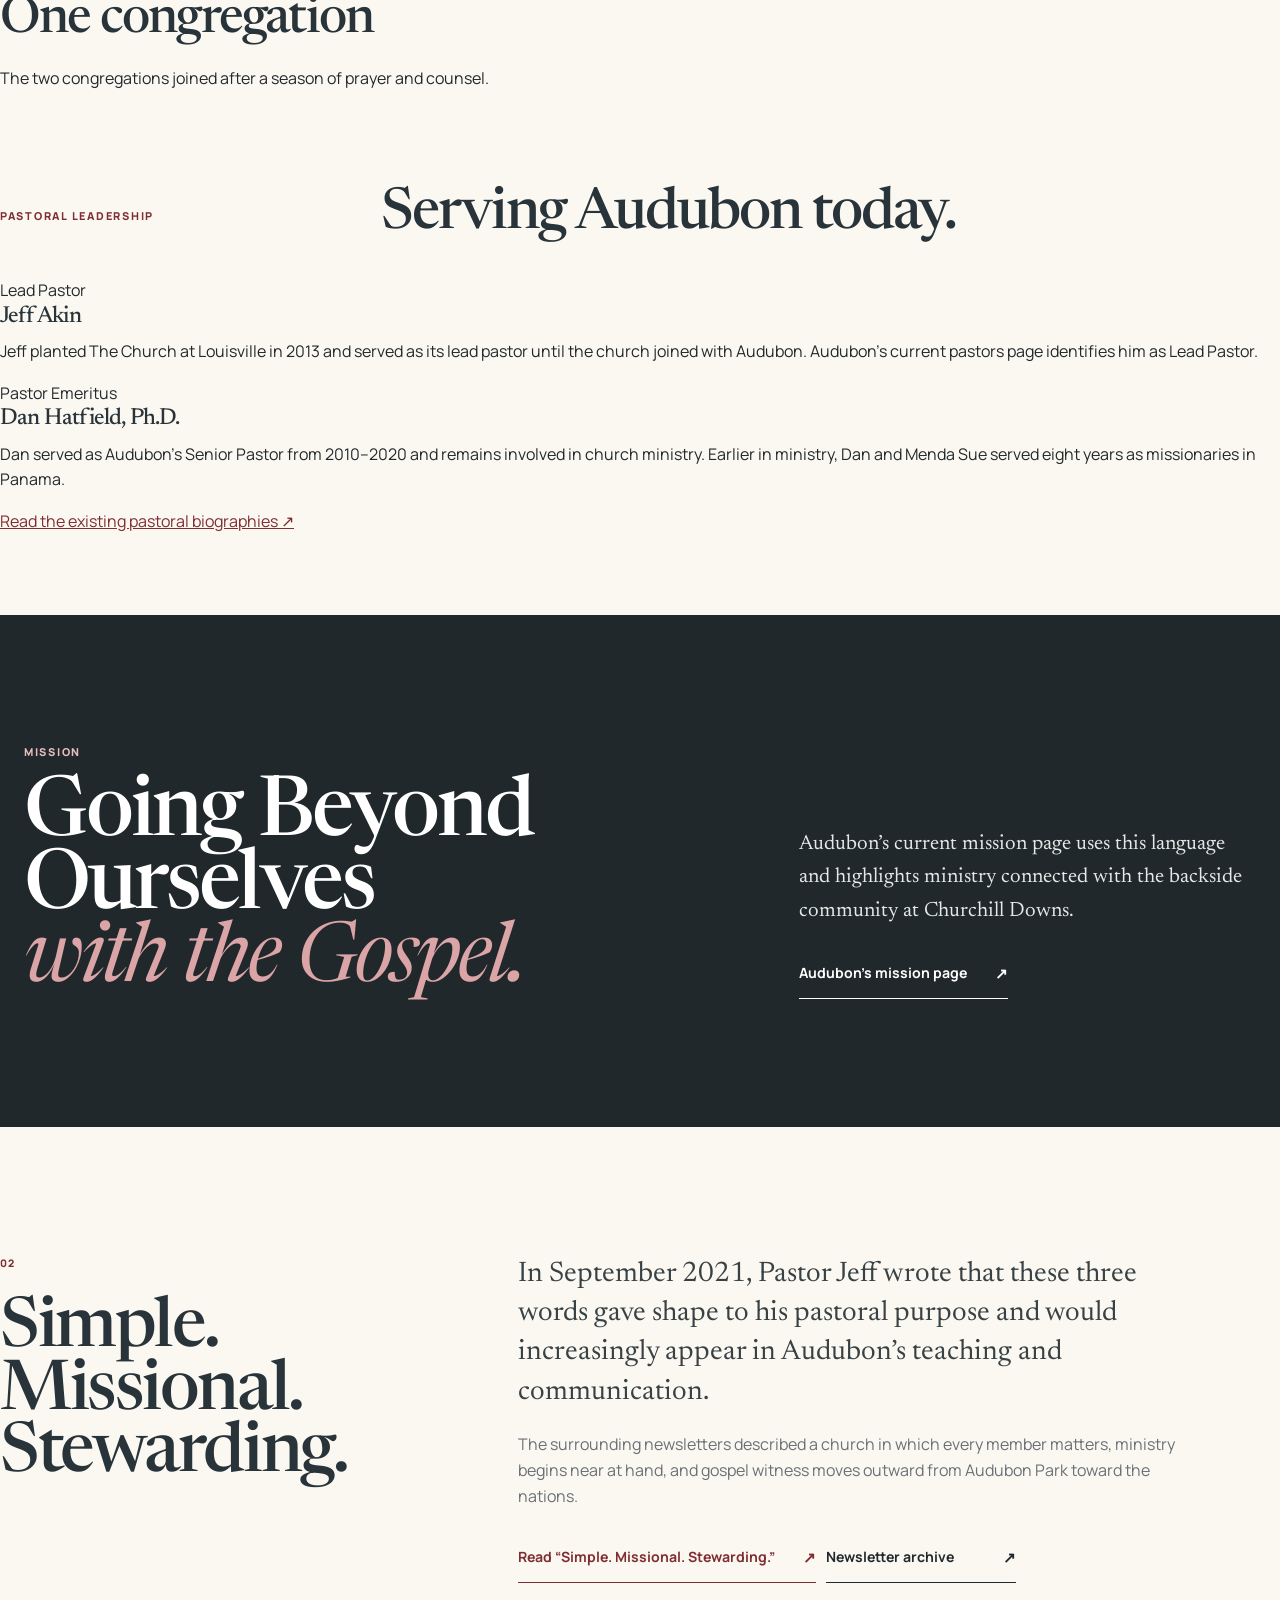
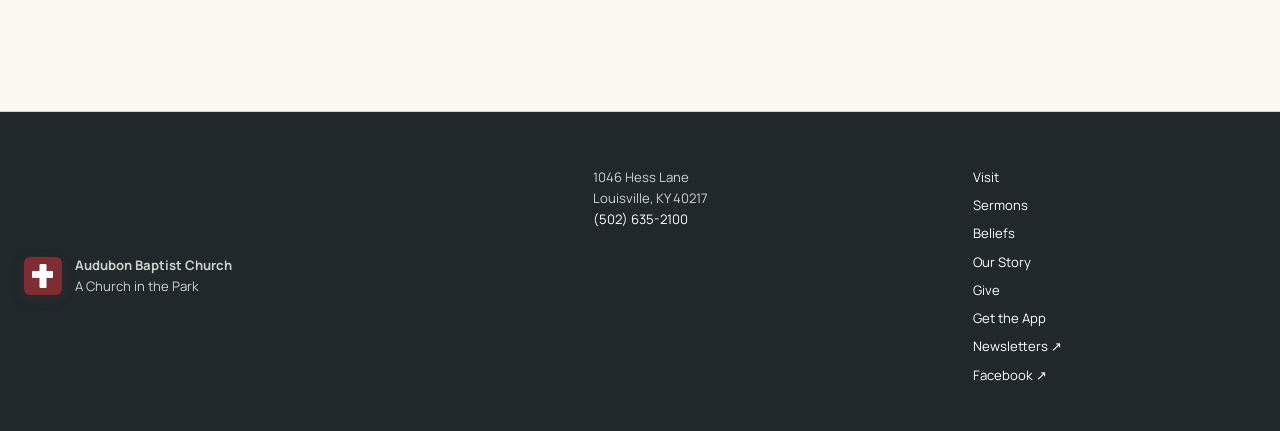
==== commit 752f344b: "Polish about.html content and presentation" ====
--- a/about.html
+++ b/about.html
@@ -1,46 +1,230 @@
-<!doctype html><html lang="en"><head><meta charset="utf-8"><meta name="viewport" content="width=device-width, initial-scale=1"><meta name="description" content="The story, pastors, and mission of Audubon Baptist Church."><meta name="theme-color" content="#7f2d32"><title>Our Story & Mission | Audubon Baptist Church</title><link rel="manifest" href="manifest.webmanifest">
-  <link rel="apple-touch-icon" href="audubon-app-icon-192.png">
+<!doctype html>
+<!--
+  MAINTAINER NOTE
+  STORY / MISSION PAGE. Historical dates and pastoral biographies below come
+  from Audubon’s existing public site and archived newsletters.
+-->
+<html lang="en">
+<head>
+  <meta charset="utf-8">
+  <meta name="viewport" content="width=device-width, initial-scale=1">
+  <meta name="description" content="Read the story of Audubon Baptist Church: its 1944 roots, the 2017 joining with The Church at Louisville, pastoral leadership, and gospel mission.">
+  <meta name="theme-color" content="#7f2d32">
+  <meta property="og:type" content="website">
+  <meta property="og:title" content="Our Story & Mission | Audubon Baptist Church">
+  <meta property="og:description" content="Read the story of Audubon Baptist Church: its 1944 roots, the 2017 joining with The Church at Louisville, pastoral leadership, and gospel mission.">
   <meta name="apple-mobile-web-app-capable" content="yes">
   <meta name="apple-mobile-web-app-title" content="Audubon Church">
-  <link rel="stylesheet" href="styles.css"></head><body class="public-page public-subpage" data-page="about"><a class="skip-link" href="#mainContent">Skip to main content</a><header class="site-header editorial-header multi-page-header">
+  <title>Our Story & Mission | Audubon Baptist Church</title>
+  <link rel="manifest" href="manifest.webmanifest">
+  <link rel="apple-touch-icon" href="audubon-app-icon-192.png">
+  <link rel="stylesheet" href="styles.css">
+</head>
+<body class="public-page public-subpage" data-page="about">
+  <a class="skip-link" href="#mainContent">Skip to main content</a>
+  <header class="site-header editorial-header multi-page-header">
     <a class="brand" href="index.html" aria-label="Audubon Baptist Church home">
       <span class="brand-mark" aria-hidden="true">A</span>
-      <span class="brand-copy"><strong>Audubon Baptist Church</strong><small>A Church in the Park</small></span>
+      <span class="brand-copy">
+        <strong>Audubon Baptist Church</strong>
+        <small>A Church in the Park</small>
+      </span>
     </a>
-    <button class="menu-button" id="menuButton" type="button" aria-expanded="false" aria-controls="mainNav">Menu</button>
+
+    <button class="menu-button" id="menuButton" type="button" aria-expanded="false" aria-controls="mainNav">
+      Menu
+    </button>
+
     <nav class="main-nav public-main-nav" id="mainNav" aria-label="Main navigation">
       <a href="index.html" data-nav-page="home">Home</a>
       <a href="visit.html" data-nav-page="visit">Visit</a>
       <a href="sermons.html" data-nav-page="sermons">Sermons</a>
+
       <details class="nav-dropdown">
         <summary>About</summary>
         <div class="nav-dropdown-menu">
-          <a href="beliefs.html" data-nav-page="beliefs"><span>Beliefs</span><small>What we believe</small></a>
-          <a href="about.html" data-nav-page="about"><span>Our Story & Mission</span><small>Who we are</small></a>
+          <a href="beliefs.html" data-nav-page="beliefs">
+            <span>Beliefs</span>
+            <small>What we believe</small>
+          </a>
+          <a href="about.html" data-nav-page="about">
+            <span>Our Story & Mission</span>
+            <small>Who we are</small>
+          </a>
+          <a href="https://www.achurchinthepark.org/newsletters/" target="_blank" rel="noopener">
+            <span>Newsletter Archive ↗</span>
+            <small>Audubon’s published archive</small>
+          </a>
         </div>
       </details>
+
       <a href="give.html" data-nav-page="give">Give</a>
     </nav>
+
     <div class="header-actions">
       <button class="get-app-button" type="button" data-install-app>Get the App!</button>
       <button class="member-button" id="memberSignInButton" type="button">Member sign in</button>
     </div>
-  </header><main id="mainContent">
-<section class="page-hero story-page-hero"><p class="editorial-kicker">Our story & mission</p><div class="page-year">2017</div><h1>A long history.<br><em>Renewed together.</em></h1></section>
-<section class="focused-section story-focus">
-  <div class="focus-intro"><span class="section-index">01</span><h2>One<br>congregation</h2></div>
-  <div class="prose-stack"><p class="lead-prose">In 2017, Audubon Baptist Church and The Church at Louisville joined together as one congregation after a season of prayer and counsel.</p><p>Audubon’s existing church history describes that union as a gracious work of revitalization. The aim of this new site is similar in spirit: preserve what matters, make church life easier to reach, and keep the focus on worship, Scripture, fellowship, prayer, service, and the gospel.</p><a class="text-link-dark" href="https://www.achurchinthepark.org/our-church/" target="_blank" rel="noopener">Read the existing church history ↗</a></div>
-</section>
-<section class="pastors-page-section"><p class="editorial-kicker">Pastoral leadership</p><div class="pastor-list"><div><span>Lead Pastor</span><strong>Jeff Akin</strong></div><div><span>Pastor Emeritus</span><strong>Dan Hatfield, Ph.D.</strong></div></div></section>
-<section class="mission-page-band"><div><p class="editorial-kicker light-kicker">Mission</p><h2>Going Beyond Ourselves<br><em>with the Gospel.</em></h2></div><div><p>Audubon’s existing site uses this language to describe outward-facing gospel ministry and highlights ministry connected with the backside community at Churchill Downs.</p><a class="editorial-cta inverted" href="https://www.achurchinthepark.org/going-beyond/" target="_blank" rel="noopener">Existing mission page <span>↗</span></a></div></section></main><footer class="editorial-footer compact-public-footer">
+  </header>
+
+  <main id="mainContent">
+    <section class="page-hero story-page-hero">
+      <p class="editorial-kicker">Our story &amp; mission</p>
+      <div class="page-year">2017</div>
+      <h1>A Rich Legacy.<br><em>A Church Reborn.</em></h1>
+      <p class="page-hero-lead">
+        Audubon’s own history uses these words to describe a long-established Louisville congregation
+        renewed through the 2017 joining of Audubon Baptist Church and The Church at Louisville.
+      </p>
+    </section>
+
+    <section class="focused-section story-focus">
+      <div class="focus-intro">
+        <span class="section-index">01</span>
+        <h2>One<br>congregation</h2>
+      </div>
+
+      <div class="prose-stack">
+        <p class="lead-prose">
+          Audubon Baptist Church traces its founding to 1944. The Church at Louisville was planted
+          in 2013. In 2017, after months of prayer and counsel, the two churches joined together.
+        </p>
+        <p>
+          Audubon’s published history presents that joining as a work of church revitalization:
+          preserving a rich legacy while looking forward together as one congregation.
+        </p>
+        <p>
+          The older site closes the story with gratitude for God’s graciousness and the words,
+          “To God be the glory.”
+        </p>
+        <a class="text-link-dark" href="https://www.achurchinthepark.org/our-church/" target="_blank" rel="noopener">
+          Read Audubon’s existing church history ↗
+        </a>
+      </div>
+    </section>
+
+    <section class="story-timeline" aria-label="Audubon story timeline">
+      <article>
+        <span>1944</span>
+        <h2>Audubon Baptist Church</h2>
+        <p>Audubon’s archived pastoral writing identifies 1944 as the church’s founding year.</p>
+      </article>
+      <article>
+        <span>2013</span>
+        <h2>The Church at Louisville</h2>
+        <p>Jeff Akin planted The Church at Louisville and served as its lead pastor.</p>
+      </article>
+      <article>
+        <span>2017</span>
+        <h2>One congregation</h2>
+        <p>The two congregations joined after a season of prayer and counsel.</p>
+      </article>
+    </section>
+
+    <section class="pastors-page-section">
+      <div class="archive-heading">
+        <p class="editorial-kicker">Pastoral leadership</p>
+        <h2>Serving Audubon today.</h2>
+      </div>
+
+      <div class="pastor-bio-list">
+        <article>
+          <div>
+            <span>Lead Pastor</span>
+            <h3>Jeff Akin</h3>
+          </div>
+          <p>
+            Jeff planted The Church at Louisville in 2013 and served as its lead pastor until the
+            church joined with Audubon. Audubon’s current pastors page identifies him as Lead Pastor.
+          </p>
+        </article>
+
+        <article>
+          <div>
+            <span>Pastor Emeritus</span>
+            <h3>Dan Hatfield, Ph.D.</h3>
+          </div>
+          <p>
+            Dan served as Audubon’s Senior Pastor from 2010–2020 and remains involved in church
+            ministry. Earlier in ministry, Dan and Menda Sue served eight years as missionaries in Panama.
+          </p>
+        </article>
+      </div>
+
+      <a class="text-link-dark" href="https://www.achurchinthepark.org/our-church/our-pastors/" target="_blank" rel="noopener">
+        Read the existing pastoral biographies ↗
+      </a>
+    </section>
+
+    <section class="mission-page-band">
+      <div>
+        <p class="editorial-kicker light-kicker">Mission</p>
+        <h2>Going Beyond Ourselves<br><em>with the Gospel.</em></h2>
+      </div>
+      <div>
+        <p>
+          Audubon’s current mission page uses this language and highlights ministry connected with
+          the backside community at Churchill Downs.
+        </p>
+        <a class="editorial-cta inverted" href="https://www.achurchinthepark.org/going-beyond/" target="_blank" rel="noopener">
+          Audubon’s mission page <span>↗</span>
+        </a>
+      </div>
+    </section>
+
+    <section class="focused-section ministry-emphasis" id="ministry-emphasis">
+      <div class="focus-intro">
+        <span class="section-index">02</span>
+        <h2>Simple.<br>Missional.<br>Stewarding.</h2>
+      </div>
+
+      <div class="prose-stack">
+        <p class="lead-prose">
+          In September 2021, Pastor Jeff wrote that these three words gave shape to his pastoral
+          purpose and would increasingly appear in Audubon’s teaching and communication.
+        </p>
+        <p>
+          The surrounding newsletters described a church in which every member matters, ministry
+          begins near at hand, and gospel witness moves outward from Audubon Park toward the nations.
+        </p>
+        <div class="button-row">
+          <a class="editorial-cta primary-cta" href="https://www.achurchinthepark.org/simple-missional-stewarding/" target="_blank" rel="noopener">
+            Read “Simple. Missional. Stewarding.” <span>↗</span>
+          </a>
+          <a class="editorial-cta" href="https://www.achurchinthepark.org/newsletters/" target="_blank" rel="noopener">
+            Newsletter archive <span>↗</span>
+          </a>
+        </div>
+      </div>
+    </section>
+  </main>
+
+  <footer class="editorial-footer compact-public-footer">
     <div class="footer-main">
-      <div><span class="brand-mark footer-mark" aria-hidden="true">A</span><p><strong>Audubon Baptist Church</strong><br>A Church in the Park</p></div>
-      <address>1046 Hess Lane<br>Louisville, KY 40217<br><a href="tel:+15026352100">(502) 635-2100</a></address>
-      <nav>
-        <a href="visit.html">Visit</a><a href="sermons.html">Sermons</a><a href="beliefs.html">Beliefs</a>
-        <a href="about.html">Our Story</a><a href="give.html">Give</a>
+      <div>
+        <span class="brand-mark footer-mark" aria-hidden="true">A</span>
+        <p><strong>Audubon Baptist Church</strong><br>A Church in the Park</p>
+      </div>
+
+      <address>
+        1046 Hess Lane<br>
+        Louisville, KY 40217<br>
+        <a href="tel:+15026352100">(502) 635-2100</a>
+      </address>
+
+      <nav aria-label="Footer">
+        <a href="visit.html">Visit</a>
+        <a href="sermons.html">Sermons</a>
+        <a href="beliefs.html">Beliefs</a>
+        <a href="about.html">Our Story</a>
+        <a href="give.html">Give</a>
+        <a href="app.html">Get the App</a>
+        <a href="https://www.achurchinthepark.org/newsletters/" target="_blank" rel="noopener">Newsletters ↗</a>
         <a href="https://www.facebook.com/audubonbaptistchurch/" target="_blank" rel="noopener">Facebook ↗</a>
       </nav>
     </div>
-  </footer><script src="site.js"></script>  <script src="pwa.js"></script>
-</body></html>+  </footer>
+  <script src="site.js"></script>
+  <script src="pwa.js"></script>
+</body>
+</html>
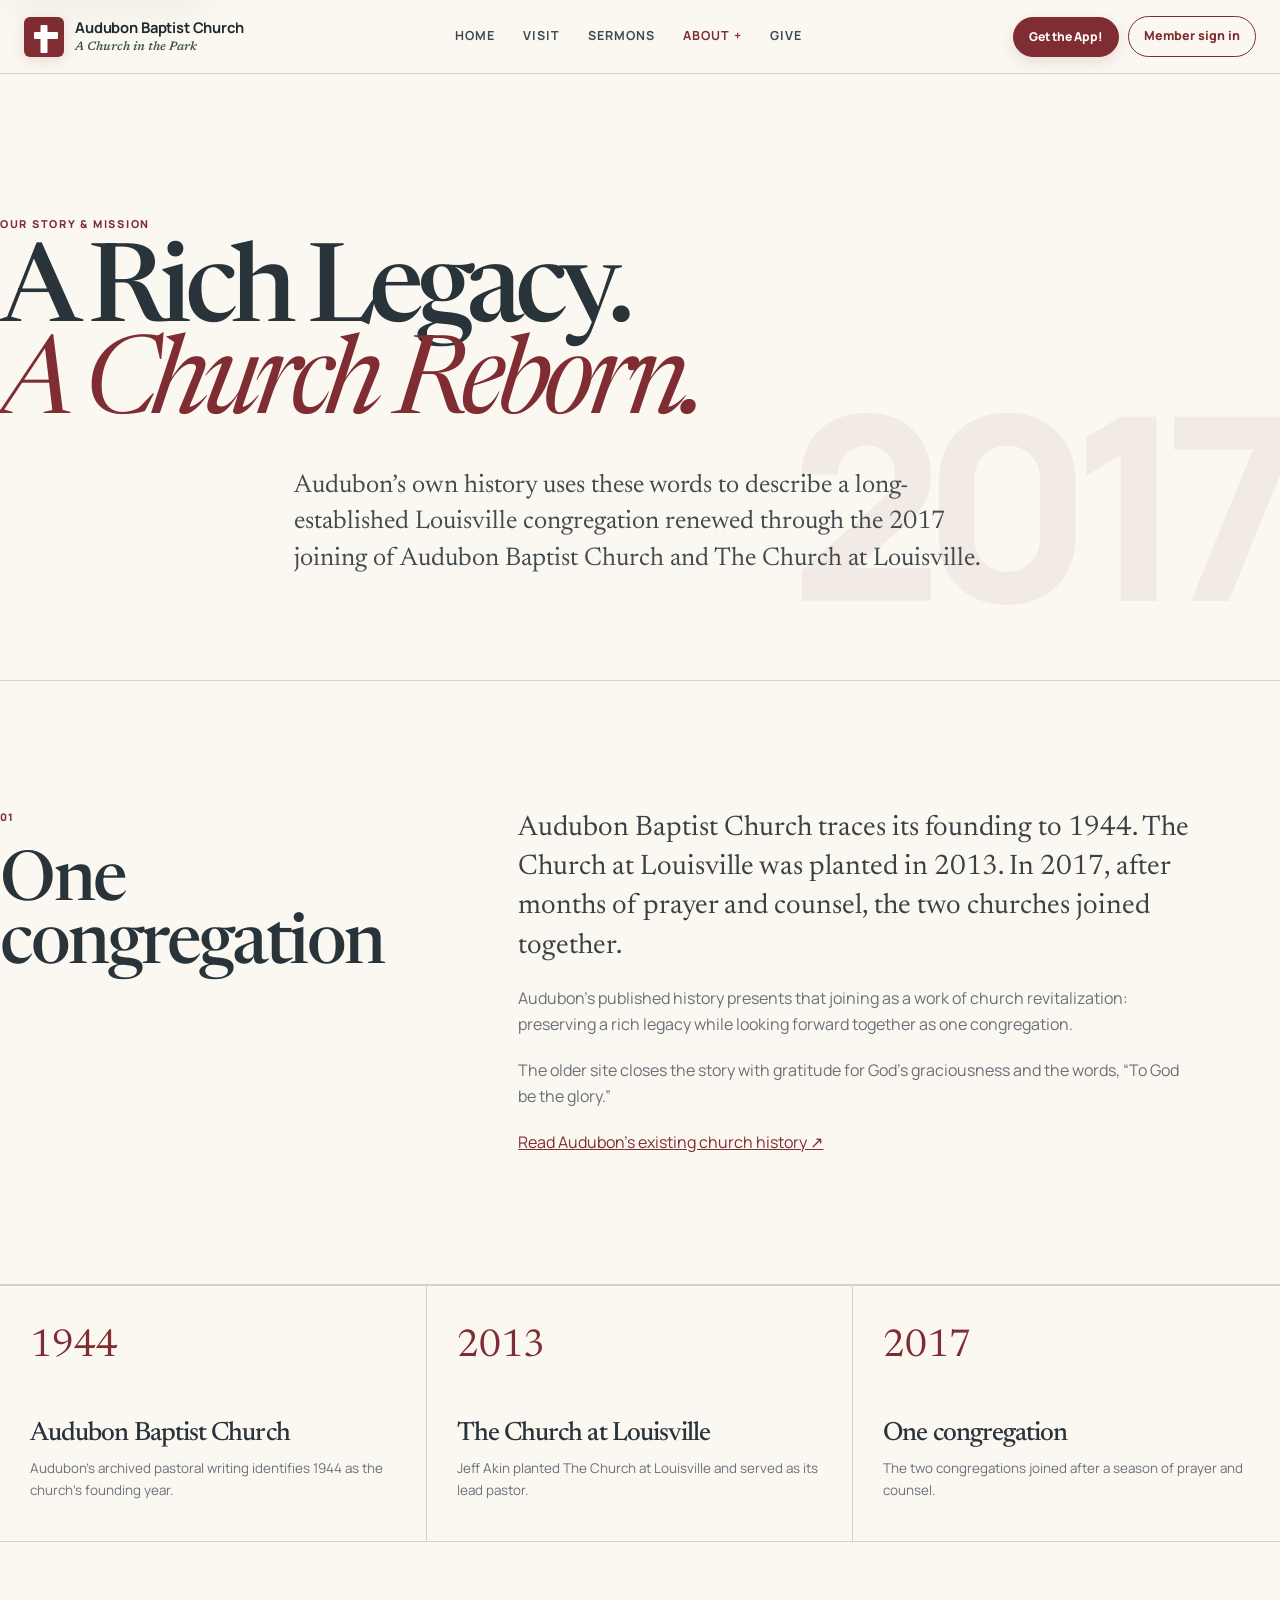
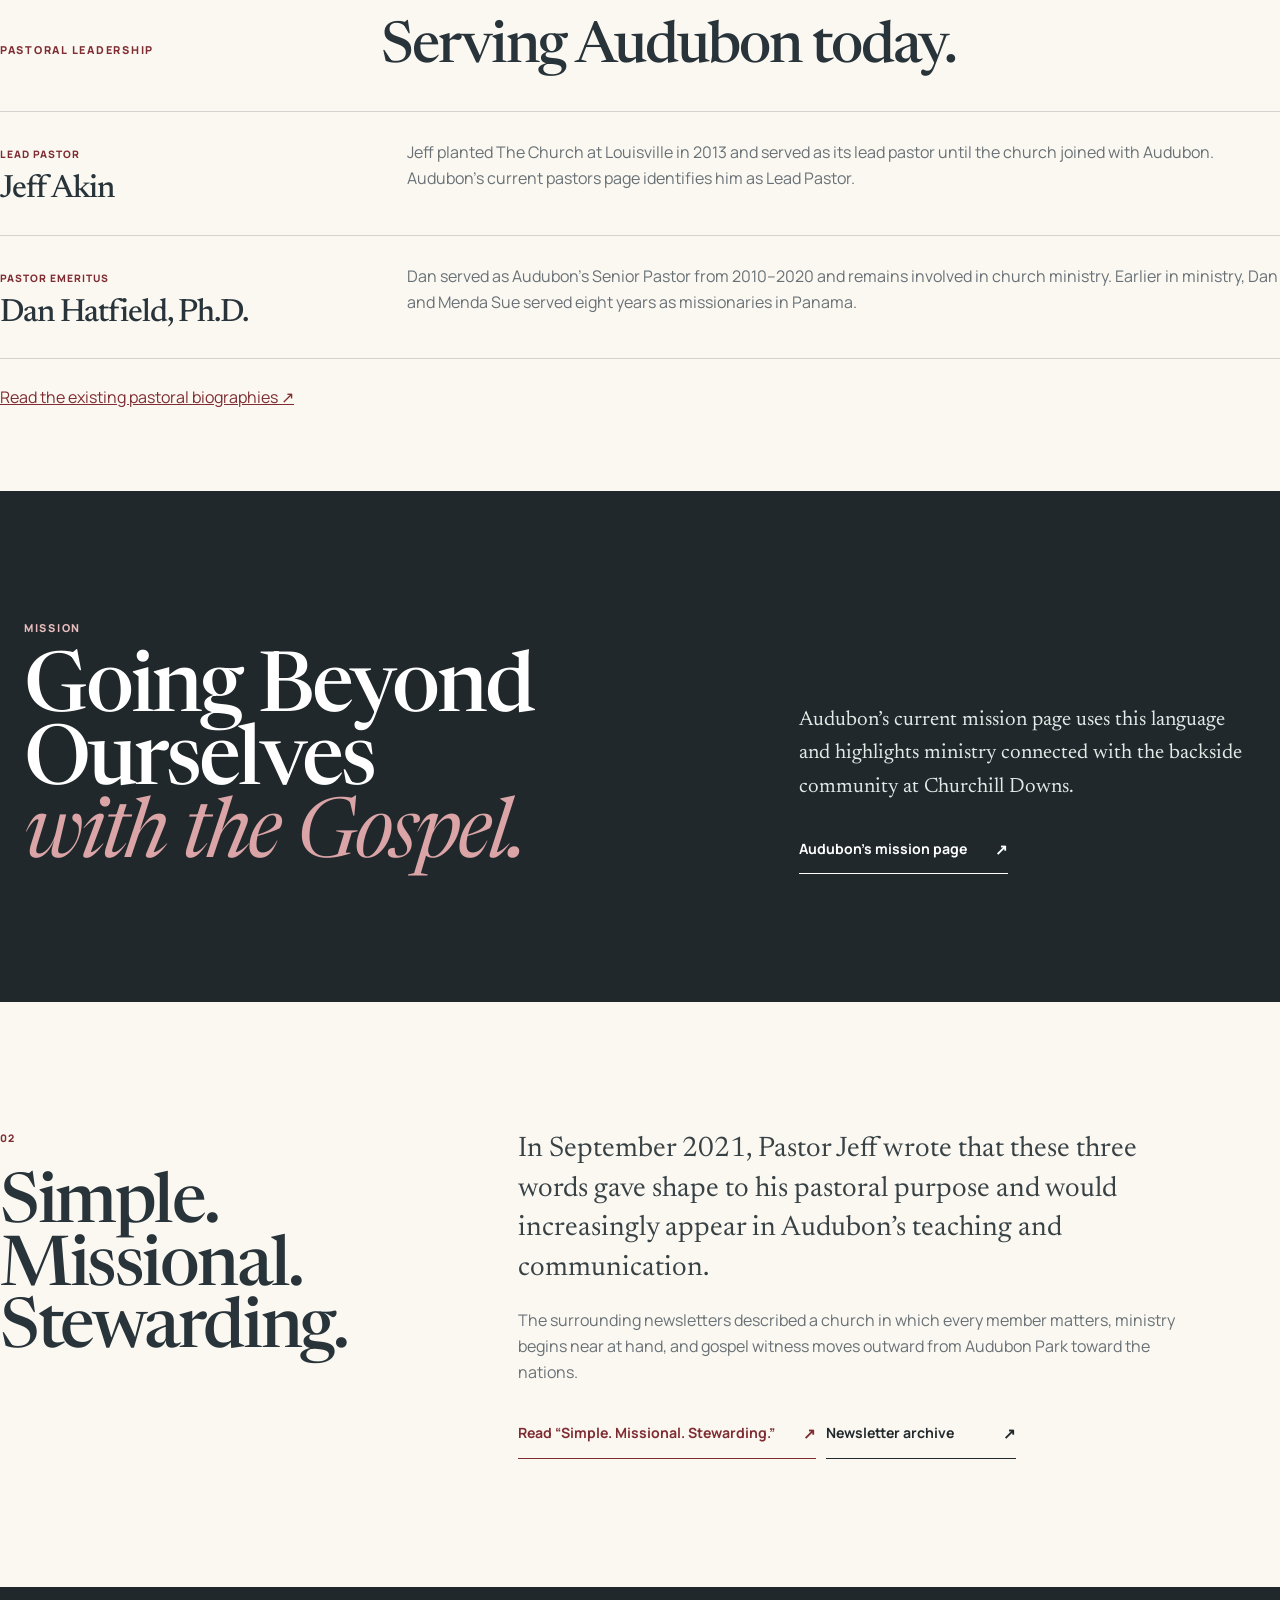
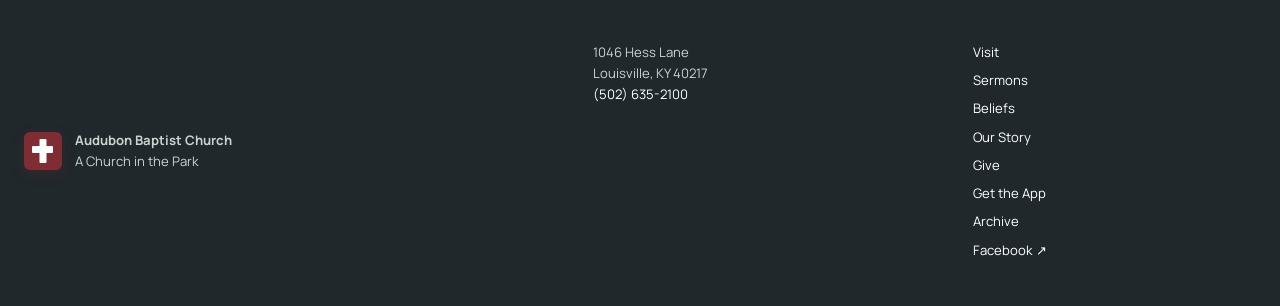
==== commit dba89bf1: "Link about.html to the new church archive" ====
--- a/about.html
+++ b/about.html
@@ -51,9 +51,9 @@
             <span>Our Story & Mission</span>
             <small>Who we are</small>
           </a>
-          <a href="https://www.achurchinthepark.org/newsletters/" target="_blank" rel="noopener">
-            <span>Newsletter Archive ↗</span>
-            <small>Audubon’s published archive</small>
+          <a href="archive.html" data-nav-page="archive">
+            <span>Church Archive</span>
+            <small>Newsletters &amp; older resources</small>
           </a>
         </div>
       </details>
@@ -219,7 +219,7 @@
         <a href="about.html">Our Story</a>
         <a href="give.html">Give</a>
         <a href="app.html">Get the App</a>
-        <a href="https://www.achurchinthepark.org/newsletters/" target="_blank" rel="noopener">Newsletters ↗</a>
+        <a href="archive.html">Archive</a>
         <a href="https://www.facebook.com/audubonbaptistchurch/" target="_blank" rel="noopener">Facebook ↗</a>
       </nav>
     </div>
--- a/styles.css
+++ b/styles.css
@@ -2639,3 +2639,578 @@
   .sermon-mode-button{border-right:0;border-bottom:1px solid rgba(255,255,255,.2)}
   .sermon-mode-button:last-child{border-bottom:0}
 }
+
+
+/* =========================================================
+   Comprehensive product polish — 2026-09-28
+   Public storytelling, archive utilities, member/admin cues
+   ========================================================= */
+
+/* Home: source-based heritage language */
+.home-heritage-line{
+  max-width:var(--max);
+  margin:0 auto;
+  padding:58px 0 64px;
+  border-top:1px solid var(--audubon-rule);
+  border-bottom:1px solid var(--audubon-rule);
+  display:grid;
+  grid-template-columns:.48fr 1.15fr .9fr;
+  gap:42px;
+  align-items:center;
+}
+
+.home-heritage-line .editorial-kicker{
+  margin:0;
+}
+
+.home-heritage-line h2{
+  margin:0;
+  font-size:clamp(2.8rem,5vw,5.2rem);
+  line-height:.9;
+}
+
+.home-heritage-line h2 em{
+  color:var(--audubon-red);
+  font-weight:400;
+}
+
+.home-heritage-line>p{
+  margin:0;
+  color:var(--audubon-muted);
+}
+
+.home-heritage-line .text-link-dark{
+  grid-column:3;
+  justify-self:start;
+}
+
+.home-destinations{
+  grid-template-columns:repeat(4,1fr);
+}
+
+.home-destinations a{
+  min-width:0;
+}
+
+/* Visit: simple practical first-visit actions */
+.visit-action-band{
+  max-width:var(--max);
+  margin:0 auto;
+  display:grid;
+  grid-template-columns:repeat(3,1fr);
+  border-top:1px solid var(--audubon-rule);
+  border-bottom:1px solid var(--audubon-rule);
+}
+
+.visit-action-band a{
+  display:grid;
+  grid-template-columns:1fr auto;
+  gap:7px 18px;
+  min-height:145px;
+  padding:26px 28px;
+  border-right:1px solid var(--audubon-rule);
+  text-decoration:none;
+  color:inherit;
+}
+
+.visit-action-band a:last-child{
+  border-right:0;
+}
+
+.visit-action-band a:hover{
+  background:#f2ece3;
+}
+
+.visit-action-band span{
+  grid-column:1/-1;
+  color:var(--audubon-red);
+  font-size:.64rem;
+  font-weight:800;
+  letter-spacing:.09em;
+  text-transform:uppercase;
+}
+
+.visit-action-band strong{
+  align-self:end;
+  font-family:var(--display);
+  font-size:1.45rem;
+  font-weight:500;
+  line-height:1.15;
+}
+
+.visit-action-band b{
+  align-self:end;
+  color:var(--audubon-red);
+  font-size:1.25rem;
+  font-weight:400;
+}
+
+/* Story: use dates and biographies instead of generic profile cards */
+.story-timeline{
+  max-width:var(--max);
+  margin:0 auto;
+  display:grid;
+  grid-template-columns:repeat(3,1fr);
+  border-top:1px solid var(--audubon-rule);
+  border-bottom:1px solid var(--audubon-rule);
+}
+
+.story-timeline article{
+  min-height:255px;
+  padding:30px;
+  border-right:1px solid var(--audubon-rule);
+}
+
+.story-timeline article:last-child{
+  border-right:0;
+}
+
+.story-timeline span{
+  display:block;
+  color:var(--audubon-red);
+  font-family:var(--display);
+  font-size:2.4rem;
+}
+
+.story-timeline h2{
+  margin:42px 0 10px;
+  font-size:1.65rem;
+}
+
+.story-timeline p{
+  margin:0;
+  color:var(--audubon-muted);
+  font-size:.84rem;
+}
+
+.pastor-bio-list{
+  border-top:1px solid var(--audubon-rule);
+  margin-bottom:26px;
+}
+
+.pastor-bio-list article{
+  display:grid;
+  grid-template-columns:.58fr 1.42fr;
+  gap:50px;
+  padding:28px 0;
+  border-bottom:1px solid var(--audubon-rule);
+}
+
+.pastor-bio-list span{
+  color:var(--audubon-red);
+  font-size:.64rem;
+  font-weight:800;
+  letter-spacing:.1em;
+  text-transform:uppercase;
+}
+
+.pastor-bio-list h3{
+  margin:6px 0 0;
+  font-size:2rem;
+}
+
+.pastor-bio-list p{
+  margin:0;
+  color:var(--audubon-muted);
+}
+
+.ministry-emphasis{
+  border-bottom:0;
+}
+
+/* Beliefs / giving */
+.belief-source-section .button-row{
+  align-items:center;
+  gap:28px;
+}
+
+.giving-safety-band{
+  max-width:none;
+  padding:clamp(75px,8vw,110px) max(24px,calc((100vw - var(--max))/2));
+  display:grid;
+  grid-template-columns:1.05fr .95fr;
+  gap:80px;
+  align-items:end;
+  background:var(--audubon-green-deep);
+  color:white;
+}
+
+.giving-safety-band h2{
+  margin:0;
+  color:white;
+  font-size:clamp(2.8rem,5vw,4.8rem);
+  line-height:.95;
+}
+
+.giving-safety-band>p{
+  margin:0;
+  color:#d8e2dc;
+  font-size:1rem;
+}
+
+/* Sermon archive: real audio library controls */
+.sermon-archive-date{
+  margin:5px 0 0;
+  color:#b9c4bf;
+  font-size:.75rem;
+}
+
+.sermon-library-toolbar{
+  align-items:flex-end;
+}
+
+.archive-sort{
+  display:flex;
+  flex-direction:column;
+  gap:7px;
+  min-width:155px;
+}
+
+.archive-sort span{
+  color:var(--audubon-ink);
+  font-size:.75rem;
+  font-weight:800;
+}
+
+.archive-sort select{
+  min-height:46px;
+  padding:10px 34px 10px 12px;
+  border:1px solid var(--audubon-rule);
+  border-radius:10px;
+  background:white;
+  color:var(--audubon-ink);
+}
+
+.archive-result-count{
+  display:block;
+  margin-top:7px;
+  color:var(--audubon-muted);
+  font-size:.76rem;
+}
+
+.archive-sermon-card{
+  min-height:235px;
+}
+
+.sermon-card-meta{
+  display:flex;
+  justify-content:space-between;
+  gap:15px;
+  align-items:start;
+}
+
+.sermon-card-meta>span:last-child{
+  color:var(--audubon-muted);
+  font-size:.68rem;
+  text-align:right;
+}
+
+.archive-card-actions{
+  display:flex;
+  flex-wrap:wrap;
+  gap:18px;
+  align-items:center;
+  margin-top:auto;
+  padding-top:12px;
+}
+
+.archive-card-actions .text-button{
+  margin:0;
+}
+
+.archive-source-link{
+  color:var(--audubon-muted);
+  font-size:.72rem;
+  font-weight:700;
+  text-decoration:none;
+}
+
+.archive-source-link:hover{
+  color:var(--audubon-red);
+  text-decoration:underline;
+}
+
+.archive-source-note{
+  max-width:760px;
+  margin:28px 0 0;
+  color:var(--audubon-muted);
+  font-size:.78rem;
+}
+
+/* PWA install/share page */
+.app-hero-actions{
+  display:flex;
+  flex-wrap:wrap;
+  gap:12px;
+  margin-top:30px;
+}
+
+.app-install-status{
+  max-width:650px;
+  margin:16px 0 0;
+  color:var(--audubon-muted);
+  font-size:.8rem;
+}
+
+.app-test-band{
+  max-width:var(--max);
+  margin:0 auto;
+  padding:75px 0;
+  border-top:1px solid var(--audubon-rule);
+  display:grid;
+  grid-template-columns:.7fr 1.3fr;
+  gap:70px;
+  align-items:start;
+}
+
+.app-test-band h2{
+  margin:0;
+  font-size:clamp(2.6rem,4vw,4.2rem);
+}
+
+.app-test-links{
+  border-top:1px solid var(--audubon-rule);
+}
+
+.app-test-links a{
+  display:grid;
+  grid-template-columns:60px 1fr auto;
+  gap:18px;
+  align-items:center;
+  padding:18px 0;
+  border-bottom:1px solid var(--audubon-rule);
+  color:inherit;
+  text-decoration:none;
+}
+
+.app-test-links span{
+  color:var(--audubon-red);
+  font-size:.65rem;
+  font-weight:800;
+}
+
+.app-test-links strong{
+  font-family:var(--display);
+  font-size:1.35rem;
+  font-weight:500;
+}
+
+.app-test-links b{
+  color:var(--audubon-red);
+  font-weight:400;
+}
+
+/* Member Home */
+.member-overview-actions{
+  grid-template-columns:repeat(4,1fr);
+}
+
+.privacy-legend{
+  display:flex;
+  flex-wrap:wrap;
+  gap:8px;
+  margin:-12px 0 28px;
+}
+
+.privacy-legend span{
+  display:inline-flex;
+  gap:6px;
+  align-items:center;
+  padding:7px 10px;
+  border:1px solid var(--audubon-rule);
+  border-radius:999px;
+  color:var(--audubon-muted);
+  font-size:.68rem;
+}
+
+.privacy-legend strong{
+  color:var(--audubon-ink);
+}
+
+/* Site Admin launch-readiness checklist */
+.content-review-card{
+  max-width:var(--max);
+  margin:30px auto;
+  padding:28px;
+  border:1px solid var(--audubon-rule);
+  background:#fffdfa;
+}
+
+.content-confirmation-list{
+  display:grid;
+  grid-template-columns:repeat(2,minmax(0,1fr));
+  gap:0 28px;
+  margin-top:18px;
+  border-top:1px solid var(--audubon-rule);
+}
+
+.content-confirmation-list label{
+  display:flex;
+  gap:10px;
+  align-items:flex-start;
+  padding:13px 0;
+  border-bottom:1px solid var(--audubon-rule);
+  color:var(--audubon-ink);
+  font-size:.82rem;
+  cursor:pointer;
+}
+
+.content-confirmation-list input{
+  margin-top:3px;
+  accent-color:var(--audubon-red);
+}
+
+.status-pill.ready{
+  background:#e5efe9;
+  color:var(--audubon-green-deep);
+}
+
+/* Calendar detail polish */
+.agenda-location{
+  margin:3px 0 8px!important;
+  color:var(--audubon-red)!important;
+  font-size:.72rem!important;
+  font-weight:750;
+}
+
+/* Responsive refinements for the new sections */
+@media (max-width:1000px){
+  .home-heritage-line,
+  .visit-action-band,
+  .story-timeline,
+  .app-test-band{
+    margin-left:24px;
+    margin-right:24px;
+  }
+
+  .home-heritage-line{
+    grid-template-columns:.55fr 1fr;
+  }
+
+  .home-heritage-line>p,
+  .home-heritage-line .text-link-dark{
+    grid-column:2;
+  }
+
+  .home-destinations{
+    grid-template-columns:repeat(2,1fr);
+  }
+
+  .home-destinations a:nth-child(2){
+    border-right:0;
+  }
+
+  .home-destinations a:nth-child(-n+2){
+    border-bottom:1px solid var(--audubon-rule);
+  }
+}
+
+@media (max-width:820px){
+  .visit-action-band,
+  .story-timeline,
+  .giving-safety-band,
+  .app-test-band{
+    grid-template-columns:1fr;
+  }
+
+  .visit-action-band a,
+  .story-timeline article{
+    border-right:0;
+    border-bottom:1px solid var(--audubon-rule);
+  }
+
+  .visit-action-band a:last-child,
+  .story-timeline article:last-child{
+    border-bottom:0;
+  }
+
+  .pastor-bio-list article{
+    grid-template-columns:1fr;
+    gap:12px;
+  }
+
+  .member-overview-actions{
+    grid-template-columns:repeat(2,1fr);
+  }
+
+  .member-overview-actions>*:nth-child(2n){
+    border-right:0;
+  }
+
+  .content-confirmation-list{
+    grid-template-columns:1fr;
+  }
+}
+
+@media (max-width:600px){
+  .home-heritage-line,
+  .visit-action-band,
+  .story-timeline,
+  .app-test-band{
+    margin-left:18px;
+    margin-right:18px;
+  }
+
+  .home-heritage-line{
+    display:block;
+  }
+
+  .home-heritage-line h2{
+    margin:20px 0;
+  }
+
+  .home-heritage-line .text-link-dark{
+    display:inline-block;
+    margin-top:12px;
+  }
+
+  .home-destinations{
+    grid-template-columns:1fr;
+  }
+
+  .home-destinations a{
+    border-right:0!important;
+    border-bottom:1px solid var(--audubon-rule)!important;
+  }
+
+  .home-destinations a:last-child{
+    border-bottom:0!important;
+  }
+
+  .member-overview-actions{
+    grid-template-columns:1fr;
+  }
+
+  .member-overview-actions>*{
+    border-right:0!important;
+  }
+
+  .sermon-library-toolbar{
+    align-items:stretch;
+  }
+
+  .archive-sort{
+    width:100%;
+  }
+}
+
+
+/* Media Studio source guidance */
+.media-source-note{
+  margin-top:18px;
+  padding:16px 18px;
+  border-left:3px solid var(--audubon-red);
+  background:#fbf7f0;
+}
+
+.media-source-note strong{
+  display:block;
+  color:var(--audubon-ink);
+  font-size:.82rem;
+}
+
+.media-source-note p{
+  margin:5px 0 0;
+  color:var(--audubon-muted);
+  font-size:.76rem;
+}
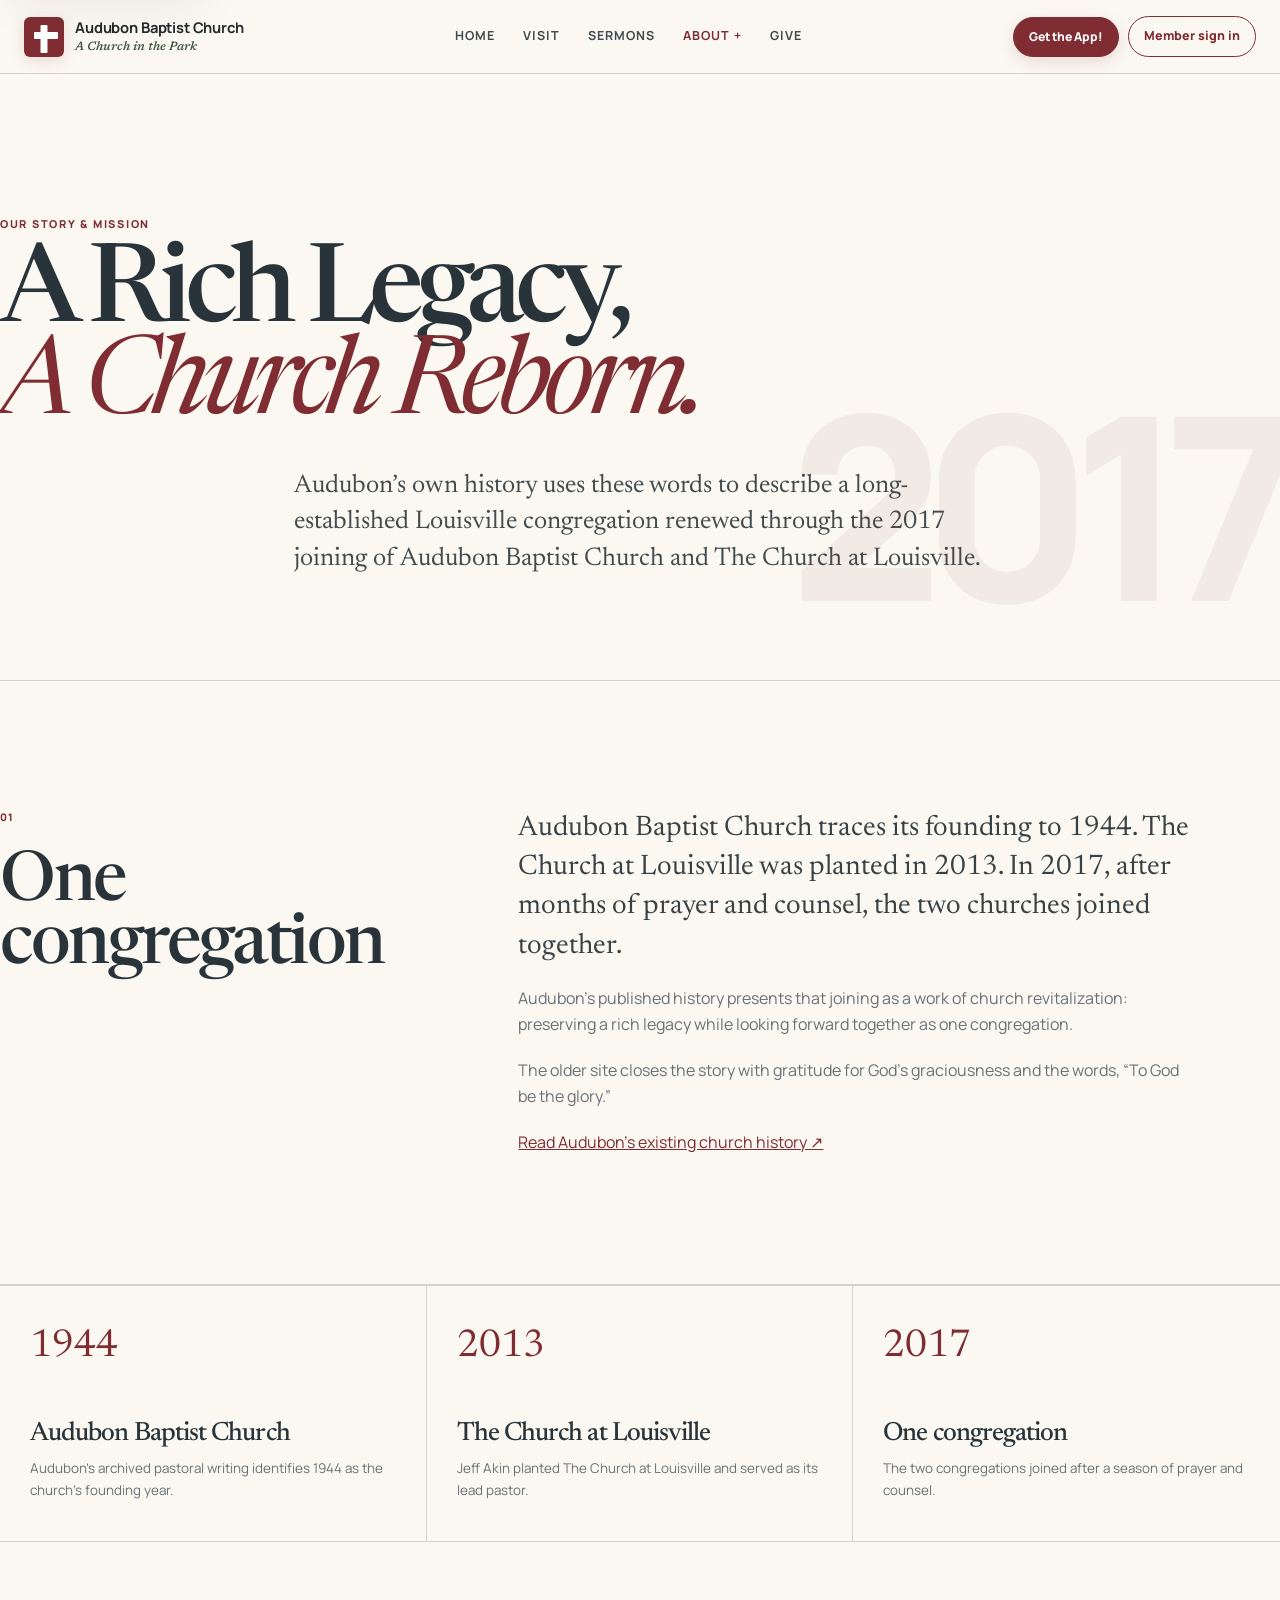
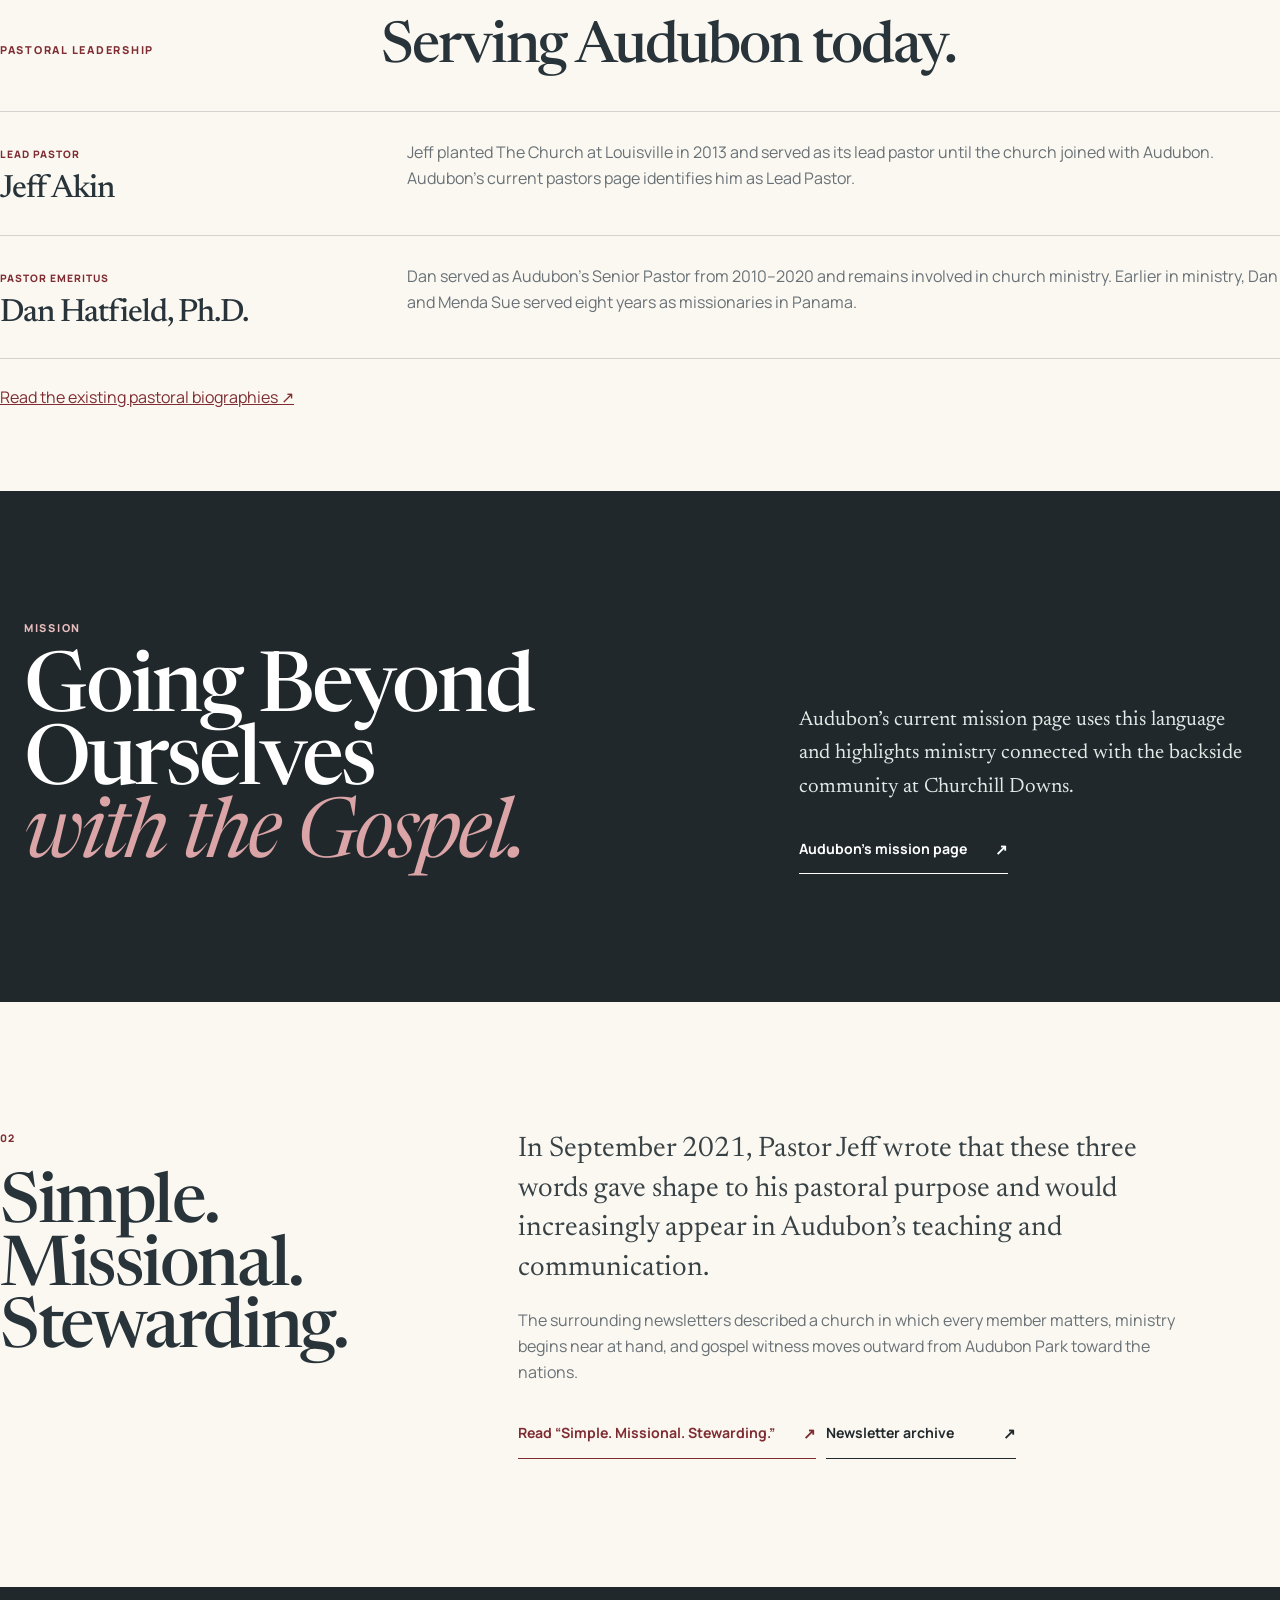
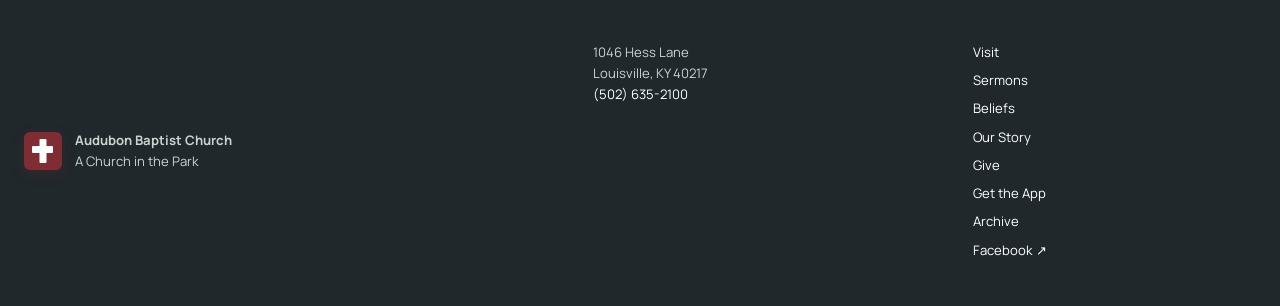
==== commit 9fee52bc: "Match Audubon’s published church-history title" ====
--- a/about.html
+++ b/about.html
@@ -71,7 +71,7 @@
     <section class="page-hero story-page-hero">
       <p class="editorial-kicker">Our story &amp; mission</p>
       <div class="page-year">2017</div>
-      <h1>A Rich Legacy.<br><em>A Church Reborn.</em></h1>
+      <h1>A Rich Legacy,<br><em>A Church Reborn.</em></h1>
       <p class="page-hero-lead">
         Audubon’s own history uses these words to describe a long-established Louisville congregation
         renewed through the 2017 joining of Audubon Baptist Church and The Church at Louisville.
--- a/styles.css
+++ b/styles.css
@@ -3214,3 +3214,173 @@
   color:var(--audubon-muted);
   font-size:.76rem;
 }
+
+
+/* =========================================================
+   Church archive page — 2026-09-28
+   ========================================================= */
+.archive-page-hero{
+  background:
+    linear-gradient(115deg,rgba(127,45,50,.96),rgba(93,29,34,.93)),
+    var(--audubon-red);
+  color:white;
+}
+
+.archive-page-hero h1,
+.archive-page-hero .page-hero-lead{
+  color:white;
+}
+
+.archive-page-hero .editorial-kicker{
+  color:#f3d9d9;
+}
+
+.archive-intro-strip{
+  max-width:var(--max);
+  margin:0 auto;
+  padding:18px 0;
+  display:grid;
+  grid-template-columns:180px 1fr;
+  gap:26px;
+  border-bottom:1px solid var(--audubon-rule);
+}
+
+.archive-intro-strip span{
+  color:var(--audubon-red);
+  font-size:.66rem;
+  font-weight:800;
+  letter-spacing:.09em;
+  text-transform:uppercase;
+}
+
+.archive-intro-strip p{
+  margin:0;
+  color:var(--audubon-muted);
+  font-size:.78rem;
+}
+
+.archive-editorial-section{
+  max-width:var(--max);
+  margin:0 auto;
+  padding:80px 0;
+}
+
+.newsletter-archive-list{
+  margin:36px 0;
+  border-top:1px solid var(--audubon-rule);
+}
+
+.newsletter-archive-list article{
+  display:grid;
+  grid-template-columns:150px 1fr 130px;
+  gap:34px;
+  align-items:start;
+  padding:26px 0;
+  border-bottom:1px solid var(--audubon-rule);
+}
+
+.newsletter-date{
+  color:var(--audubon-red);
+  font-size:.68rem;
+  font-weight:800;
+  letter-spacing:.05em;
+  text-transform:uppercase;
+}
+
+.newsletter-archive-list h3{
+  margin:0 0 8px;
+  font-size:1.65rem;
+}
+
+.newsletter-archive-list p{
+  max-width:730px;
+  margin:0;
+  color:var(--audubon-muted);
+}
+
+.newsletter-archive-list a{
+  justify-self:end;
+  color:var(--audubon-ink);
+  font-size:.72rem;
+  font-weight:800;
+  text-decoration:none;
+}
+
+.newsletter-archive-list a:hover{
+  color:var(--audubon-red);
+  text-decoration:underline;
+}
+
+.archive-series-band{
+  padding:clamp(65px,8vw,100px) max(24px,calc((100vw - var(--max))/2));
+  display:grid;
+  grid-template-columns:.8fr 1.2fr;
+  gap:70px;
+  background:var(--audubon-green-deep);
+  color:white;
+}
+
+.archive-series-band h2{
+  margin:0;
+  color:white;
+  font-size:clamp(2.8rem,5vw,4.9rem);
+  line-height:.94;
+}
+
+.archive-series-links{
+  border-top:1px solid rgba(255,255,255,.2);
+}
+
+.archive-series-links a{
+  display:flex;
+  justify-content:space-between;
+  gap:20px;
+  padding:15px 0;
+  border-bottom:1px solid rgba(255,255,255,.2);
+  color:white;
+  text-decoration:none;
+  font-family:var(--display);
+  font-size:1.25rem;
+}
+
+.archive-series-links a span{
+  color:#bfcbc5;
+  font-family:var(--sans);
+  font-size:.66rem;
+  font-weight:700;
+}
+
+.archive-series-links a:hover span{
+  color:white;
+}
+
+@media (max-width:820px){
+  .archive-intro-strip,
+  .archive-editorial-section{
+    margin-left:24px;
+    margin-right:24px;
+  }
+
+  .archive-intro-strip,
+  .archive-series-band{
+    grid-template-columns:1fr;
+    gap:16px;
+  }
+
+  .newsletter-archive-list article{
+    grid-template-columns:1fr;
+    gap:9px;
+  }
+
+  .newsletter-archive-list a{
+    justify-self:start;
+  }
+}
+
+@media (max-width:600px){
+  .archive-intro-strip,
+  .archive-editorial-section{
+    margin-left:18px;
+    margin-right:18px;
+  }
+}
